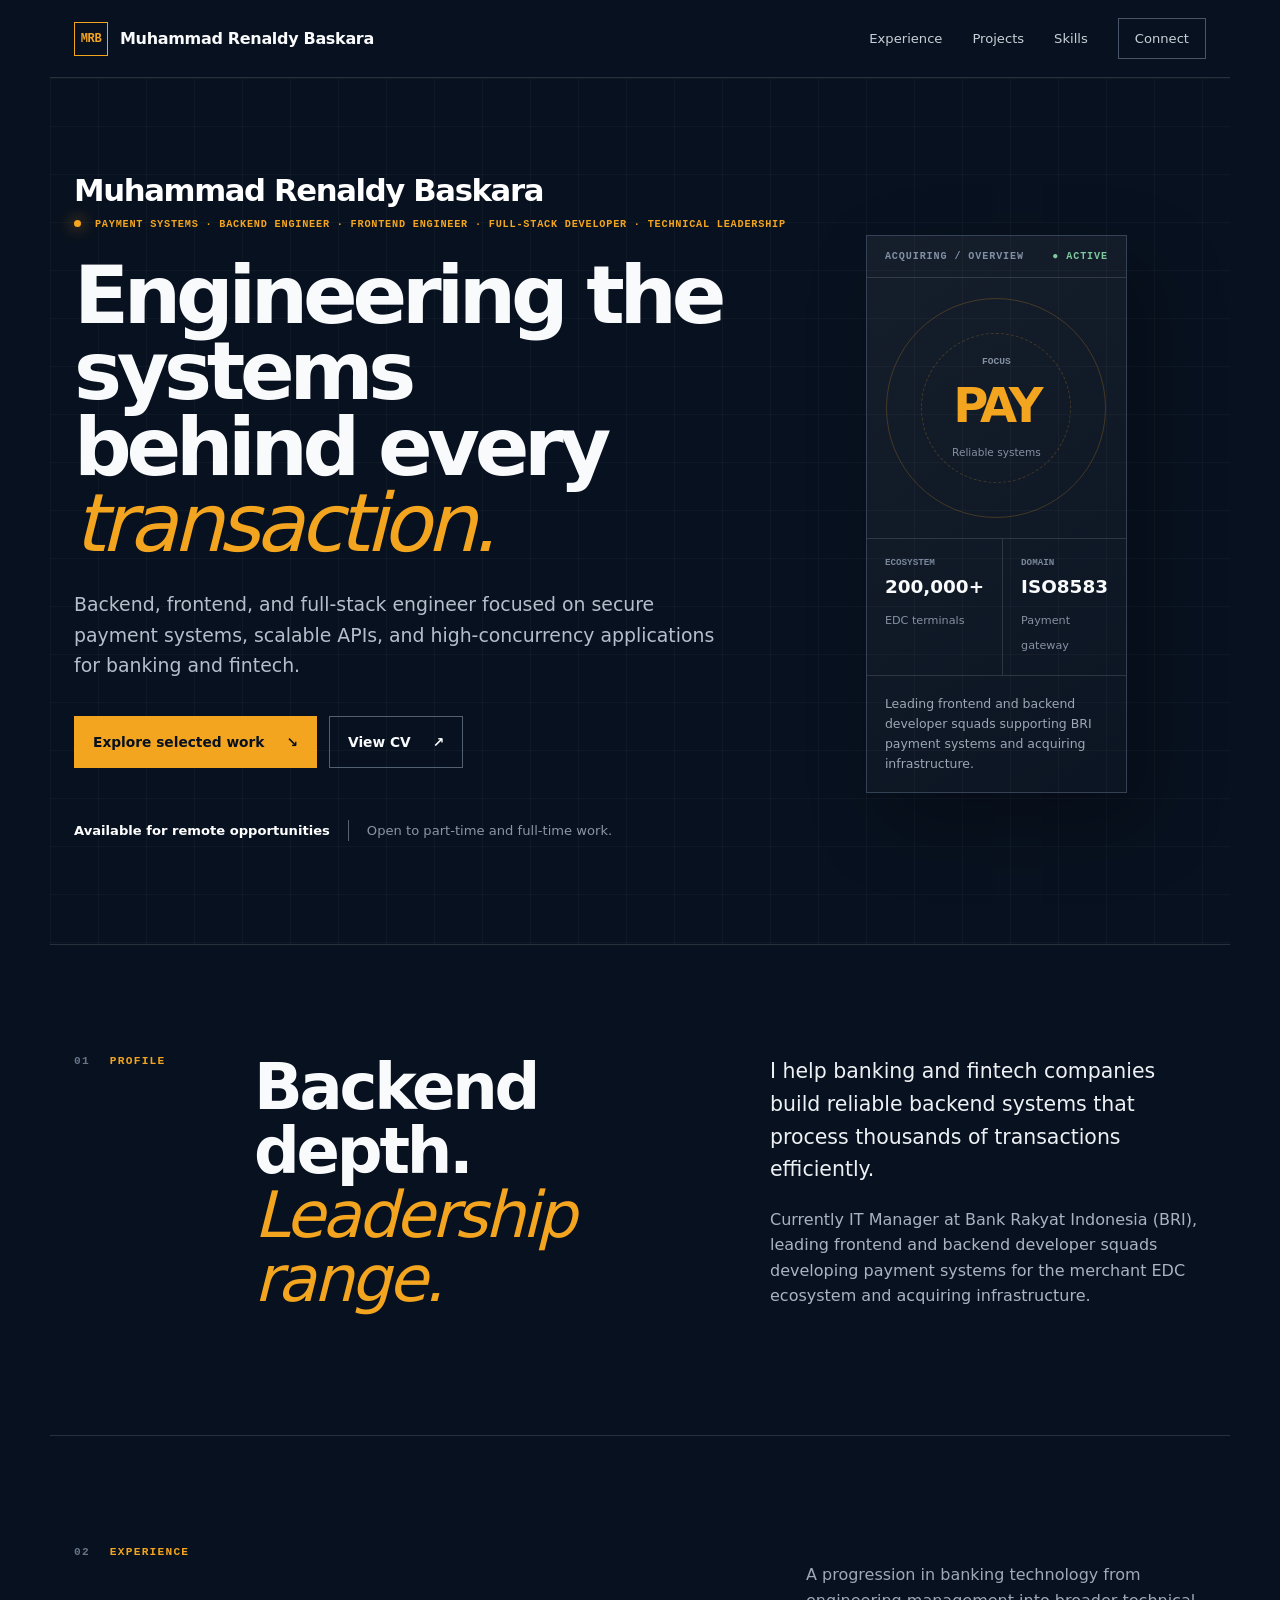
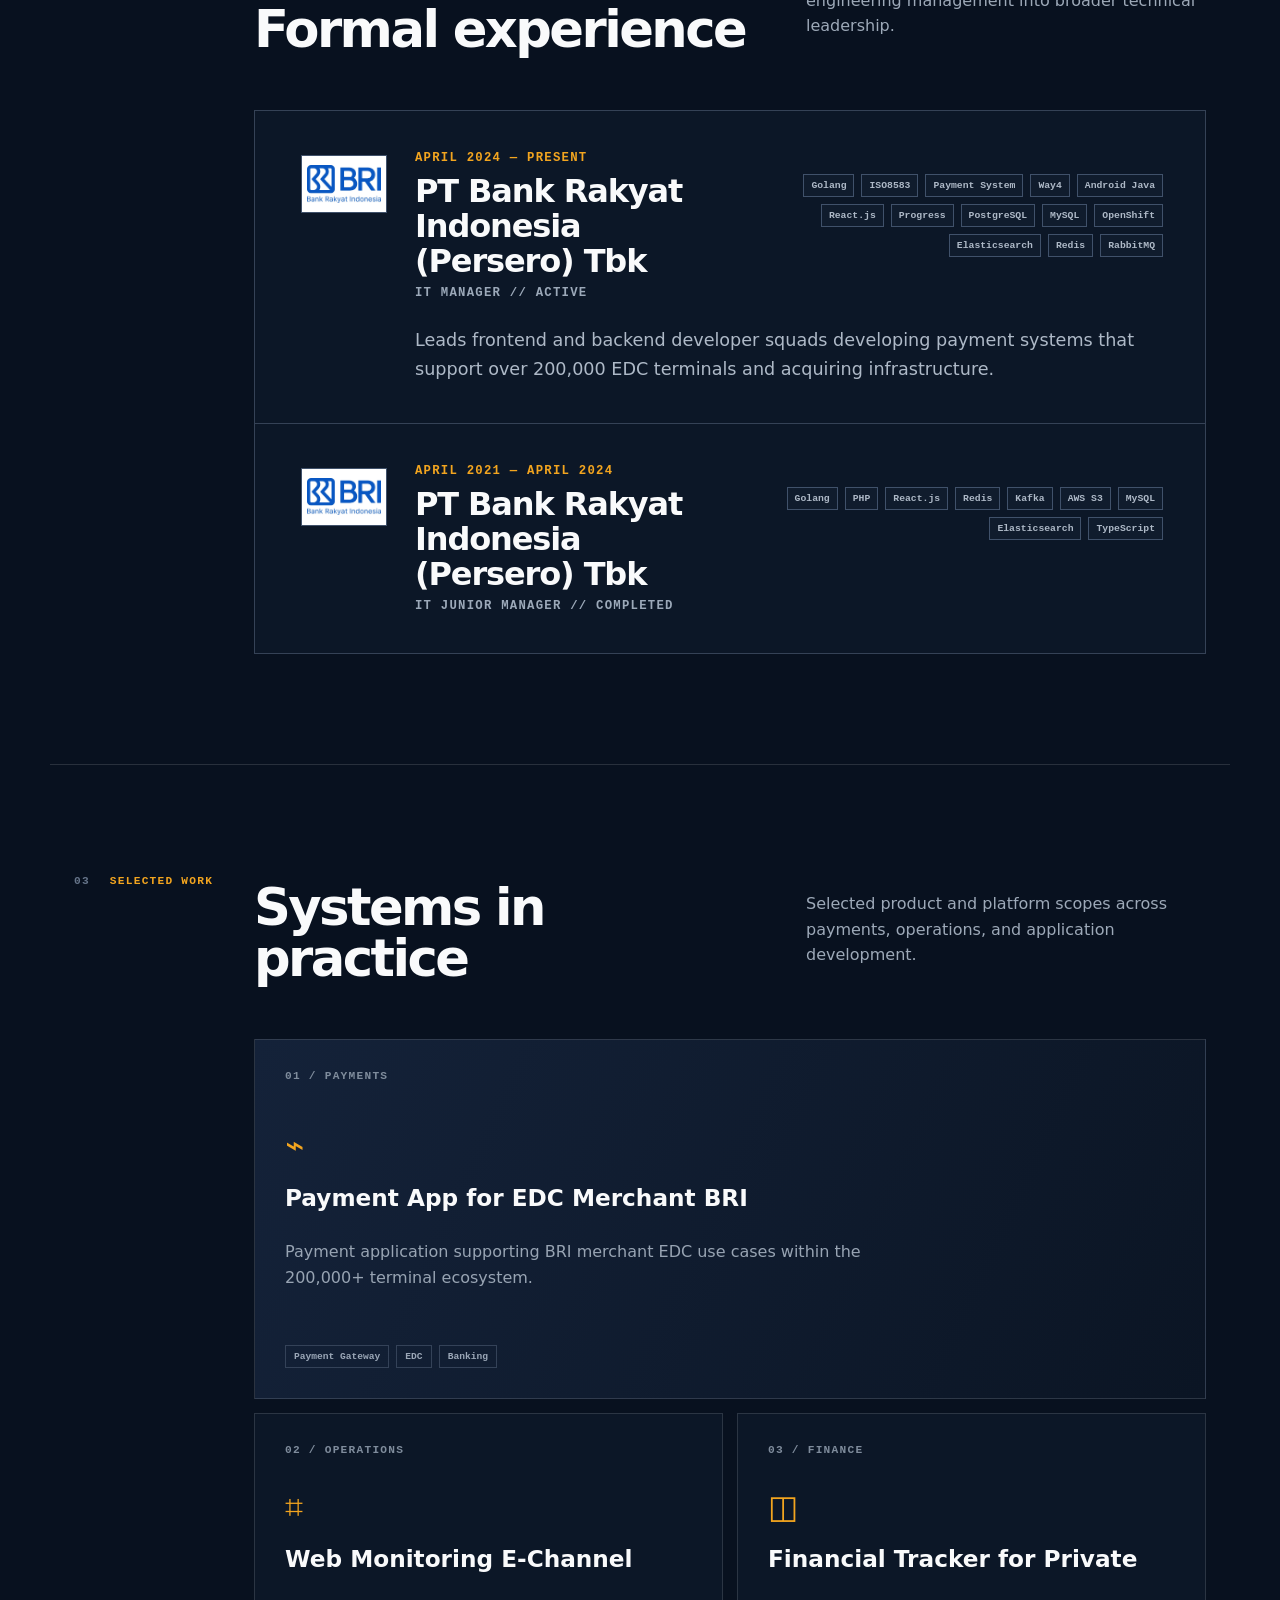
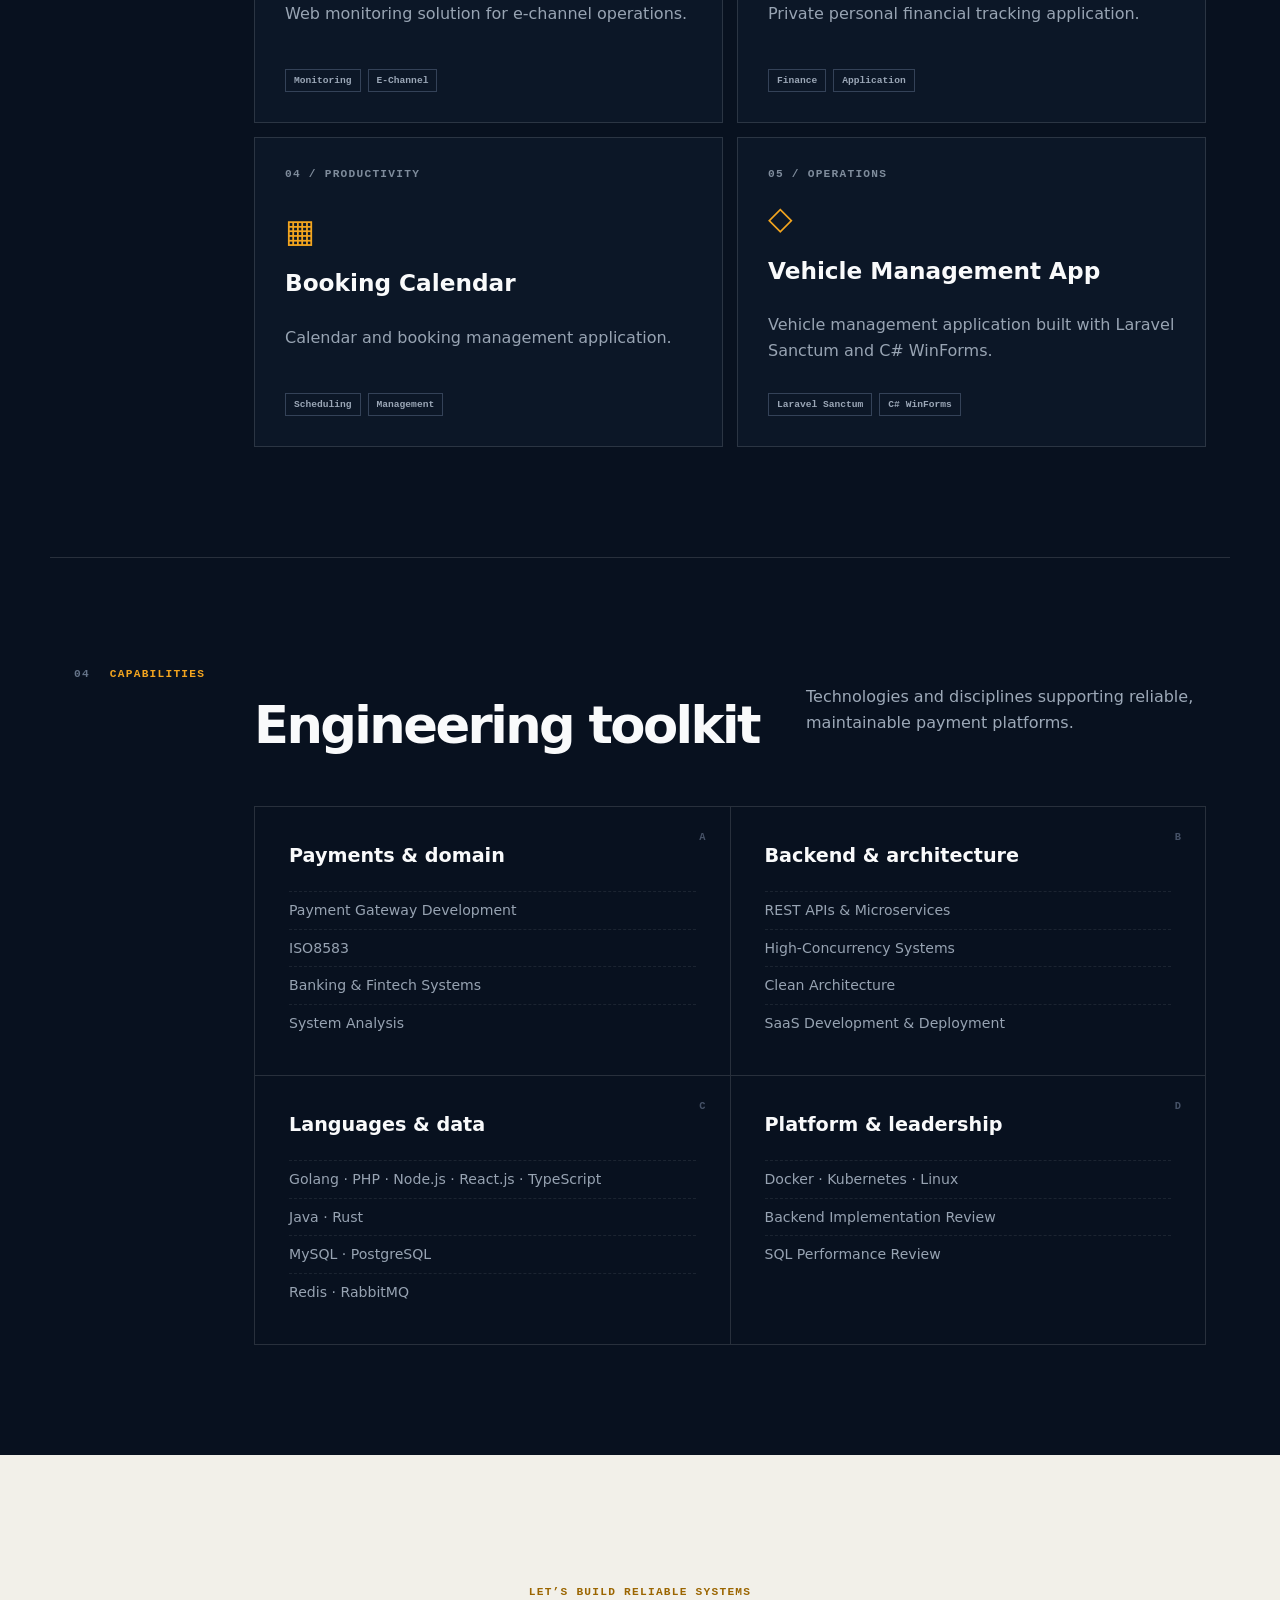
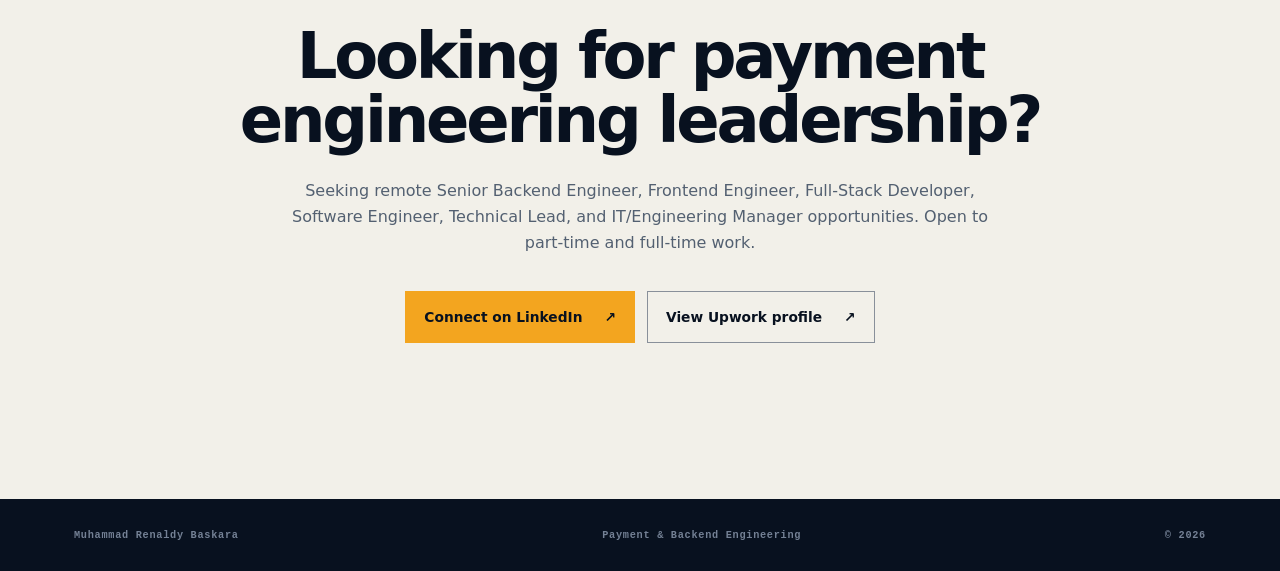
==== index.html @ 93cb057c "feat: publish portfolio and CV application" ====
<!doctype html>
<html lang="en">
<head>
  <meta charset="utf-8">
  <meta name="viewport" content="width=device-width, initial-scale=1">
  <meta name="description" content="Muhammad Renaldy Baskara is a Backend, Frontend, and Full-Stack Engineer focused on payment gateways, banking systems, Golang, ISO8583, scalable APIs, and high-concurrency fintech platforms.">
  <meta name="theme-color" content="#08111f">
  <link rel="canonical" href="https://famledger.my.id/renaldybaskara/">
  <meta property="og:type" content="website">
  <meta property="og:title" content="Muhammad Renaldy Baskara — Senior Backend Engineer & Technical Lead">
  <meta property="og:description" content="Payment gateway, banking systems, Golang, ISO8583, scalable APIs, and high-concurrency backend engineering.">
  <meta property="og:url" content="https://famledger.my.id/renaldybaskara/">
  <meta name="twitter:card" content="summary">
  <title>Muhammad Renaldy Baskara — Senior Backend Engineer & Technical Lead</title>
  <script type="application/ld+json">{"@context":"https://schema.org","@type":"Person","name":"Muhammad Renaldy Baskara","jobTitle":"Senior Backend Engineer | Payment Gateway | Golang | ISO8583","url":"https://famledger.my.id/renaldybaskara/","worksFor":{"@type":"Organization","name":"Bank Rakyat Indonesia"},"sameAs":["https://www.linkedin.com/in/mrenaldybaskara?trk=contact-info","https://www.upwork.com/freelancers/~01356ddc4dbcc68cb0?companyReference=2062589248382688414&mp_source=share"]}</script>
  <link rel="stylesheet" href="assets/styles.css">
  <script src="assets/main.js" defer></script>
</head>
<body>
  <a class="skip-link" href="#main">Skip to main content</a>
  <header class="site-header">
    <a class="brand" href="#top" aria-label="Muhammad Renaldy Baskara, home"><span class="brand-mark" aria-hidden="true">MRB</span><span>Muhammad Renaldy Baskara</span></a>
    <nav aria-label="Primary navigation">
      <a href="#experience">Experience</a><a href="#projects">Projects</a><a href="#skills">Skills</a><a class="nav-cta" href="#contact">Connect</a>
    </nav>
  </header>

  <main id="main">
    <section class="hero" id="top" aria-labelledby="hero-title">
      <div class="hero-copy">
        <p class="hero-name">Muhammad Renaldy Baskara</p>
        <p class="eyebrow"><span class="status-dot" aria-hidden="true"></span> Payment systems · Backend engineer · Frontend engineer · Full-stack developer · Technical leadership</p>
        <h1 id="hero-title">Engineering the systems<br>behind every <span>transaction.</span></h1>
        <p class="hero-lede">Backend, frontend, and full-stack engineer focused on secure payment systems, scalable APIs, and high-concurrency applications for banking and fintech.</p>
        <div class="hero-actions">
          <a class="button button-primary" href="#projects">Explore selected work <span aria-hidden="true">↘</span></a>
          <a class="button button-secondary" href="Muhammad_Renaldy_Baskara_CV.pdf">View CV <span aria-hidden="true">↗</span></a>
        </div>
        <p class="availability"><strong>Available for remote opportunities</strong><span>Open to part-time and full-time work.</span></p>
      </div>
      <div class="system-card" aria-label="Professional focus overview">
        <div class="system-head"><span>ACQUIRING / OVERVIEW</span><span class="live">● ACTIVE</span></div>
        <div class="system-core">
          <span class="orbit orbit-one" aria-hidden="true"></span><span class="orbit orbit-two" aria-hidden="true"></span>
          <div class="core-mark"><small>FOCUS</small><strong>PAY</strong><span>Reliable systems</span></div>
        </div>
        <div class="system-stats">
          <div><small>ECOSYSTEM</small><strong>200,000+</strong><span>EDC terminals</span></div>
          <div><small>DOMAIN</small><strong>ISO8583</strong><span>Payment gateway</span></div>
        </div>
        <p class="system-note">Leading frontend and backend developer squads supporting BRI payment systems and acquiring infrastructure.</p>
      </div>
    </section>

    <section class="section intro" id="about" aria-labelledby="about-title">
      <div class="section-label"><span>01</span> Profile</div>
      <div class="section-content split-intro">
        <h2 id="about-title">Backend depth.<br><em>Leadership range.</em></h2>
        <div><p class="large-copy">I help banking and fintech companies build reliable backend systems that process thousands of transactions efficiently.</p><p>Currently IT Manager at Bank Rakyat Indonesia (BRI), leading frontend and backend developer squads developing payment systems for the merchant EDC ecosystem and acquiring infrastructure.</p></div>
      </div>
    </section>

    <section class="section" id="experience" aria-labelledby="experience-title">
      <div class="section-label"><span>02</span> Experience</div>
      <div class="section-content">
        <div class="title-row"><h2 id="experience-title">Formal experience</h2><p>A progression in banking technology from engineering management into broader technical leadership.</p></div>
        <div class="timeline experience-ledger">
          <article class="role current">
            <div class="role-logo"><img src="assets/bri-logo-full.jpg" alt="Bank Rakyat Indonesia (BRI) logo"></div>
            <div class="role-body"><p class="role-date">April 2024 — Present</p><div class="role-heading"><div><h3>PT Bank Rakyat Indonesia<br>(Persero) Tbk</h3><p class="role-subtitle">IT MANAGER // ACTIVE</p></div><ul class="role-tags" aria-label="IT Manager technology stack"><li>Golang</li><li>ISO8583</li><li>Payment System</li><li>Way4</li><li>Android Java</li><li>React.js</li><li>Progress</li><li>PostgreSQL</li><li>MySQL</li><li>OpenShift</li><li>Elasticsearch</li><li>Redis</li><li>RabbitMQ</li></ul></div><p class="role-description">Leads frontend and backend developer squads developing payment systems that support over 200,000 EDC terminals and acquiring infrastructure.</p></div>
          </article>
          <article class="role">
            <div class="role-logo"><img src="assets/bri-logo-full.jpg" alt="Bank Rakyat Indonesia (BRI) logo"></div>
            <div class="role-body"><p class="role-date">April 2021 — April 2024</p><div class="role-heading"><div><h3>PT Bank Rakyat Indonesia<br>(Persero) Tbk</h3><p class="role-subtitle">IT JUNIOR MANAGER // COMPLETED</p></div><ul class="role-tags" aria-label="IT Junior Manager technology stack"><li>Golang</li><li>PHP</li><li>React.js</li><li>Redis</li><li>Kafka</li><li>AWS S3</li><li>MySQL</li><li>Elasticsearch</li><li>TypeScript</li></ul></div></div>
          </article>
        </div>
      </div>
    </section>

    <section class="section projects-section" id="projects" aria-labelledby="projects-title">
      <div class="section-label"><span>03</span> Selected work</div>
      <div class="section-content">
        <div class="title-row"><h2 id="projects-title">Systems in practice</h2><p>Selected product and platform scopes across payments, operations, and application development.</p></div>
        <div class="project-grid">
          <article class="project featured"><div class="project-index">01 / PAYMENTS</div><div class="project-icon" aria-hidden="true">⌁</div><h3>Payment App for EDC Merchant BRI</h3><p>Payment application supporting BRI merchant EDC use cases within the 200,000+ terminal ecosystem.</p><div class="tags"><span>Payment Gateway</span><span>EDC</span><span>Banking</span></div></article>
          <article class="project"><div class="project-index">02 / OPERATIONS</div><div class="project-icon" aria-hidden="true">⌗</div><h3>Web Monitoring E-Channel</h3><p>Web monitoring solution for e-channel operations.</p><div class="tags"><span>Monitoring</span><span>E-Channel</span></div></article>
          <article class="project"><div class="project-index">03 / FINANCE</div><div class="project-icon" aria-hidden="true">◫</div><h3>Financial Tracker for Private</h3><p>Private personal financial tracking application.</p><div class="tags"><span>Finance</span><span>Application</span></div></article>
          <article class="project"><div class="project-index">04 / PRODUCTIVITY</div><div class="project-icon" aria-hidden="true">▦</div><h3>Booking Calendar</h3><p>Calendar and booking management application.</p><div class="tags"><span>Scheduling</span><span>Management</span></div></article>
          <article class="project"><div class="project-index">05 / OPERATIONS</div><div class="project-icon" aria-hidden="true">◇</div><h3>Vehicle Management App</h3><p>Vehicle management application built with Laravel Sanctum and C# WinForms.</p><div class="tags"><span>Laravel Sanctum</span><span>C# WinForms</span></div></article>
        </div>
      </div>
    </section>

    <section class="section" id="skills" aria-labelledby="skills-title">
      <div class="section-label"><span>04</span> Capabilities</div>
      <div class="section-content">
        <div class="title-row"><h2 id="skills-title">Engineering toolkit</h2><p>Technologies and disciplines supporting reliable, maintainable payment platforms.</p></div>
        <div class="skill-grid">
          <article><span class="skill-no">A</span><h3>Payments & domain</h3><ul><li>Payment Gateway Development</li><li>ISO8583</li><li>Banking & Fintech Systems</li><li>System Analysis</li></ul></article>
          <article><span class="skill-no">B</span><h3>Backend & architecture</h3><ul><li>REST APIs & Microservices</li><li>High-Concurrency Systems</li><li>Clean Architecture</li><li>SaaS Development & Deployment</li></ul></article>
          <article><span class="skill-no">C</span><h3>Languages & data</h3><ul><li>Golang · PHP · Node.js · React.js · TypeScript</li><li>Java · Rust</li><li>MySQL · PostgreSQL</li><li>Redis · RabbitMQ</li></ul></article>
          <article><span class="skill-no">D</span><h3>Platform & leadership</h3><ul><li>Docker · Kubernetes · Linux</li><li>Backend Implementation Review</li><li>SQL Performance Review</li></ul></article>
        </div>
      </div>
    </section>

    <section class="contact" id="contact" aria-labelledby="contact-title">
      <p class="eyebrow">Let’s build reliable systems</p><h2 id="contact-title">Looking for payment<br>engineering leadership?</h2><p>Seeking remote Senior Backend Engineer, Frontend Engineer, Full-Stack Developer, Software Engineer, Technical Lead, and IT/Engineering Manager opportunities. Open to part-time and full-time work.</p>
      <div class="contact-actions"><a class="button button-primary" href="https://www.linkedin.com/in/mrenaldybaskara?trk=contact-info" target="_blank" rel="noopener noreferrer">Connect on LinkedIn <span aria-hidden="true">↗</span></a><a class="button button-secondary" href="https://www.upwork.com/freelancers/~01356ddc4dbcc68cb0?companyReference=2062589248382688414&amp;mp_source=share" target="_blank" rel="noopener noreferrer">View Upwork profile <span aria-hidden="true">↗</span></a></div>
    </section>
  </main>
  <footer><span>Muhammad Renaldy Baskara</span><span>Payment & Backend Engineering</span><span>© <span data-year>2026</span></span></footer>
</body>
</html>
---- assets/styles.css ----
:root{--ink:#08111f;--ink-2:#101c2d;--paper:#f2f0e9;--muted:#a9b2bf;--line:rgba(255,255,255,.13);--amber:#f3a51f;--blue:#88a9c4;--max:1180px;--sans:Inter,ui-sans-serif,system-ui,-apple-system,BlinkMacSystemFont,"Segoe UI",sans-serif;--mono:"SFMono-Regular",Consolas,"Liberation Mono",monospace}*{box-sizing:border-box}html{scroll-behavior:smooth}body{margin:0;background:var(--ink);color:#f9fafb;font-family:var(--sans);line-height:1.6}a{color:inherit}a:focus-visible{outline:3px solid var(--amber);outline-offset:4px}.skip-link{position:fixed;z-index:99;top:1rem;left:1rem;padding:.7rem 1rem;background:var(--amber);color:var(--ink);transform:translateY(-180%)}.skip-link:focus{transform:none}.site-header{height:78px;display:flex;align-items:center;justify-content:space-between;max-width:var(--max);margin:auto;padding:0 24px;border-bottom:1px solid var(--line)}.brand{display:flex;gap:12px;align-items:center;text-decoration:none;font-weight:700;letter-spacing:-.02em}.brand-mark{display:grid;place-items:center;width:34px;height:34px;border:1px solid var(--amber);color:var(--amber);font:700 12px var(--mono)}nav{display:flex;align-items:center;gap:30px}nav a{text-decoration:none;color:#c9d0d9;font-size:.82rem}nav a:hover{color:#fff}.nav-cta{border:1px solid #485468;padding:9px 16px}.hero{max-width:var(--max);min-height:700px;margin:auto;padding:96px 24px 90px;display:grid;grid-template-columns:1.32fr .68fr;gap:80px;align-items:center;background-image:linear-gradient(rgba(255,255,255,.026) 1px,transparent 1px),linear-gradient(90deg,rgba(255,255,255,.026) 1px,transparent 1px);background-size:48px 48px}.eyebrow,.section-label,.project-index,.role-tag{font:600 .7rem var(--mono);letter-spacing:.11em;text-transform:uppercase;color:var(--amber)}.status-dot{display:inline-block;width:7px;height:7px;border-radius:50%;background:var(--amber);box-shadow:0 0 16px var(--amber);margin-right:7px}.hero h1{font-size:clamp(3.3rem,6.3vw,6.5rem);line-height:.94;letter-spacing:-.065em;margin:28px 0}.hero h1 span{color:var(--amber);font-style:italic;font-weight:500}.hero-lede{max-width:650px;font-size:1.18rem;color:#b5bfcb}.hero-actions,.contact-actions{display:flex;gap:12px;margin:36px 0}.button{display:inline-flex;gap:22px;align-items:center;justify-content:space-between;padding:14px 18px;text-decoration:none;font-size:.86rem;font-weight:700;border:1px solid #526072}.button-primary{background:var(--amber);border-color:var(--amber);color:var(--ink)}.button-secondary{background:transparent}.availability{display:flex;gap:18px;align-items:center;margin-top:52px;font-size:.82rem}.availability strong{color:#fff}.availability span{color:#8995a5;border-left:1px solid #566172;padding-left:18px}.system-card{border:1px solid #354256;background:linear-gradient(145deg,rgba(255,255,255,.055),rgba(255,255,255,.015));box-shadow:20px 30px 70px rgba(0,0,0,.25)}.system-head{display:flex;justify-content:space-between;padding:15px 18px;border-bottom:1px solid var(--line);font:600 .63rem var(--mono);letter-spacing:.09em;color:#8090a4}.live{color:#7ec89e}.system-core{position:relative;height:260px;display:grid;place-items:center;overflow:hidden}.orbit{position:absolute;border:1px solid rgba(243,165,31,.22);border-radius:50%}.orbit-one{width:220px;height:220px}.orbit-two{width:150px;height:150px;border-style:dashed}.core-mark{z-index:1;display:flex;flex-direction:column;align-items:center}.core-mark small{font:600 .6rem var(--mono);color:#8290a1}.core-mark strong{font-size:3rem;letter-spacing:-.08em;color:var(--amber)}.core-mark span{font-size:.66rem;color:#8390a0}.system-stats{display:grid;grid-template-columns:1fr 1fr;border-top:1px solid var(--line);border-bottom:1px solid var(--line)}.system-stats div{padding:18px}.system-stats div+div{border-left:1px solid var(--line)}.system-stats small{display:block;font:600 .58rem var(--mono);color:#78879a}.system-stats strong{display:block;font-size:1.15rem;margin:4px 0}.system-stats span{font-size:.7rem;color:#8491a1}.system-note{padding:18px;margin:0;font-size:.78rem;color:#9ba7b5}.section{max-width:var(--max);margin:auto;padding:110px 24px;display:grid;grid-template-columns:180px 1fr;border-top:1px solid var(--line)}.section-label span{color:#657489;margin-right:12px}.section-content h2,.contact h2{font-size:clamp(2.5rem,5vw,5rem);line-height:1;letter-spacing:-.05em;margin:0}.split-intro{display:grid;grid-template-columns:1fr 1fr;gap:80px}.split-intro h2 em{color:var(--amber);font-weight:500}.split-intro p{color:#aab4c1}.split-intro .large-copy{font-size:1.28rem;color:#eef1f4;margin-top:0}.title-row{display:flex;align-items:end;justify-content:space-between;gap:40px;margin-bottom:55px}.title-row h2{font-size:clamp(2.3rem,4vw,4.2rem)}.title-row p{max-width:400px;color:#9da9b8}.timeline{border-top:1px solid var(--line)}.role{display:grid;grid-template-columns:210px 1fr;border-bottom:1px solid var(--line);padding:42px 0}.role-date{display:flex;flex-direction:column;font:600 .66rem var(--mono);letter-spacing:.08em;color:#8390a2}.role-date span+span:before{content:"↓";display:block;margin:11px 0;color:#4b5869}.role-body{border-left:1px solid var(--line);padding-left:42px}.role-body h3{font-size:1.7rem;margin:0}.role-body p{max-width:650px;color:#9da9b8}.role-body .company{color:var(--amber);font-size:.84rem}.project-grid{display:grid;grid-template-columns:repeat(2,1fr);gap:14px}.project{min-height:310px;padding:30px;border:1px solid var(--line);background:#0c1727;display:flex;flex-direction:column}.project.featured{grid-column:span 2;min-height:360px;background:linear-gradient(115deg,#142239,#0b1524)}.project-index{color:#7f8c9c}.project-icon{margin:auto 0 12px;color:var(--amber);font-size:2rem}.project h3{font-size:1.45rem;line-height:1.2;margin:0 0 12px}.project p{color:#98a4b3;max-width:630px}.tags{display:flex;flex-wrap:wrap;gap:7px;margin-top:auto}.tags span{border:1px solid #344258;padding:5px 8px;font:600 .6rem var(--mono);color:#9ba7b7}.skill-grid{display:grid;grid-template-columns:repeat(2,1fr);border-top:1px solid var(--line);border-left:1px solid var(--line)}.skill-grid article{position:relative;padding:34px;border-right:1px solid var(--line);border-bottom:1px solid var(--line)}.skill-no{position:absolute;right:24px;top:24px;color:#465267;font:600 .65rem var(--mono)}.skill-grid h3{font-size:1.2rem;margin-top:0}.skill-grid ul{list-style:none;padding:0;margin:0;color:#97a3b2}.skill-grid li{padding:7px 0;border-top:1px dashed rgba(255,255,255,.08);font-size:.88rem}.contact{background:var(--paper);color:var(--ink);text-align:center;padding:120px 24px}.contact h2{margin:26px 0}.contact>p:not(.eyebrow){max-width:700px;margin:0 auto;color:#536071}.contact-actions{justify-content:center}.contact .button-secondary{border-color:#89909a}.contact .eyebrow{color:#9b6500}footer{max-width:var(--max);margin:auto;padding:30px 24px;display:flex;justify-content:space-between;font:600 .64rem var(--mono);letter-spacing:.07em;color:#748195}.js .section,.js .project,.js .skill-grid article{opacity:0;transform:translateY(18px);transition:opacity .7s ease,transform .7s ease}.js .is-visible,.js .section.is-visible .project,.js .section.is-visible .skill-grid article{opacity:1;transform:none}.js .project:nth-child(2),.js .skill-grid article:nth-child(2){transition-delay:.08s}.js .project:nth-child(3),.js .skill-grid article:nth-child(3){transition-delay:.14s}@media(max-width:850px){nav a:not(.nav-cta){display:none}.hero{grid-template-columns:1fr;padding-top:65px;gap:35px}.system-card{max-width:520px}.section{grid-template-columns:1fr;padding-top:80px;padding-bottom:80px}.section-label{margin-bottom:34px}.split-intro{grid-template-columns:1fr;gap:35px}.title-row{display:block}.title-row p{margin-top:22px}.role{grid-template-columns:150px 1fr}}@media(max-width:560px){.site-header{height:68px}.brand>span:last-child{display:none}.hero{min-height:auto;padding:60px 18px}.hero h1{font-size:3.5rem}.hero-actions,.contact-actions{flex-direction:column}.availability{align-items:flex-start;flex-direction:column;gap:7px}.availability span{border:0;padding:0}.system-core{height:210px}.section{padding:68px 18px}.project-grid,.skill-grid{grid-template-columns:1fr}.project.featured{grid-column:auto;min-height:330px}.role{grid-template-columns:1fr;gap:18px}.role-date{flex-direction:row;gap:16px}.role-date span+span:before{display:inline;content:"→";margin-right:16px}.role-body{border-left:0;padding-left:0}.contact{padding:80px 18px}.contact h2 br{display:none}footer{flex-direction:column;gap:8px;padding:24px 18px}}@media(prefers-reduced-motion:reduce){html{scroll-behavior:auto}.js .section,.js .project,.js .skill-grid article{opacity:1;transform:none;transition:none}}
html,body{overflow-x:clip}
.hero-name{margin:0 0 12px;color:#fff;font-size:clamp(1.35rem,2.4vw,2.2rem);font-weight:750;line-height:1.05;letter-spacing:-.045em}.bri-logo{display:inline-block;width:auto;height:38px;max-width:150px;object-fit:contain;vertical-align:middle;margin:0 10px 0 0;padding:2px;background:#fff;border:1px solid rgba(255,255,255,.18)}
@media(max-width:560px){.contact h2 br{display:block}.hero-name{font-size:1.3rem}.bri-logo{height:28px;max-width:110px}}
@media(min-width:851px){.hero .eyebrow{font-size:.64rem;letter-spacing:.075em;white-space:nowrap}}
/* Experience ledger: original editorial treatment inspired by the supplied reference. */
.experience-ledger{border:1px solid #d8d4ca;background:#f4f2ec;color:#172033}.experience-ledger .role{grid-template-columns:94px 1fr;gap:24px;padding:40px 42px;border-color:#d8d4ca}.experience-ledger .role-logo{display:flex;align-items:flex-start;justify-content:center;padding-top:4px}.experience-ledger .role-logo img{display:block;width:86px;height:58px;object-fit:contain;background:#fff;border:1px solid #d8d4ca;padding:5px}.experience-ledger .role-body{border:0;padding:0}.experience-ledger .role-date{margin:0 0 9px;color:#c5684d;font:700 .77rem var(--mono);letter-spacing:.1em;text-transform:uppercase}.experience-ledger .role-heading{display:flex;align-items:flex-start;justify-content:space-between;gap:28px}.experience-ledger .role-body h3{margin:0;color:#182030;font-size:clamp(1.45rem,2.5vw,2.3rem);line-height:1.1;letter-spacing:-.035em}.experience-ledger .role-subtitle{margin:7px 0 0;color:#566274;font:600 .77rem var(--mono);letter-spacing:.1em}.experience-ledger .role-tags{display:flex;flex-wrap:wrap;justify-content:flex-end;gap:7px;max-width:310px;margin:0;padding:0;list-style:none}.experience-ledger .role-tags li{padding:5px 7px;border:1px solid #d4d0c7;color:#596476;background:#f8f7f3;font:600 .61rem var(--mono);white-space:nowrap}.experience-ledger .role-description{max-width:820px;margin:26px 0 0;color:#4e5969;font-size:1.1rem}.experience-ledger .role:last-child{border-bottom:0}@media(max-width:700px){.experience-ledger .role{grid-template-columns:68px 1fr;padding:30px 22px;gap:18px}.experience-ledger .role-logo img{width:64px;height:48px}.experience-ledger .role-heading{display:block}.experience-ledger .role-tags{justify-content:flex-start;max-width:none;margin-top:18px}.experience-ledger .role-description{font-size:1rem}}
/* Keep the portfolio's established dark payment-infrastructure theme; only the experience format changes. */
#experience .experience-ledger{background:#0c1727;color:#f9fafb;border-color:#354256}#experience .experience-ledger .role{border-color:#354256}#experience .experience-ledger .role-logo img{border-color:#40516a;background:#fff}#experience .experience-ledger .role-date{color:var(--amber)}#experience .experience-ledger .role-body h3{color:#f9fafb}#experience .experience-ledger .role-subtitle{color:#9ca9b9}#experience .experience-ledger .role-tags{max-width:390px}#experience .experience-ledger .role-tags li{color:#aeb9c7;background:#101c2d;border-color:#40516a}#experience .experience-ledger .role-description{color:#aeb9c7}
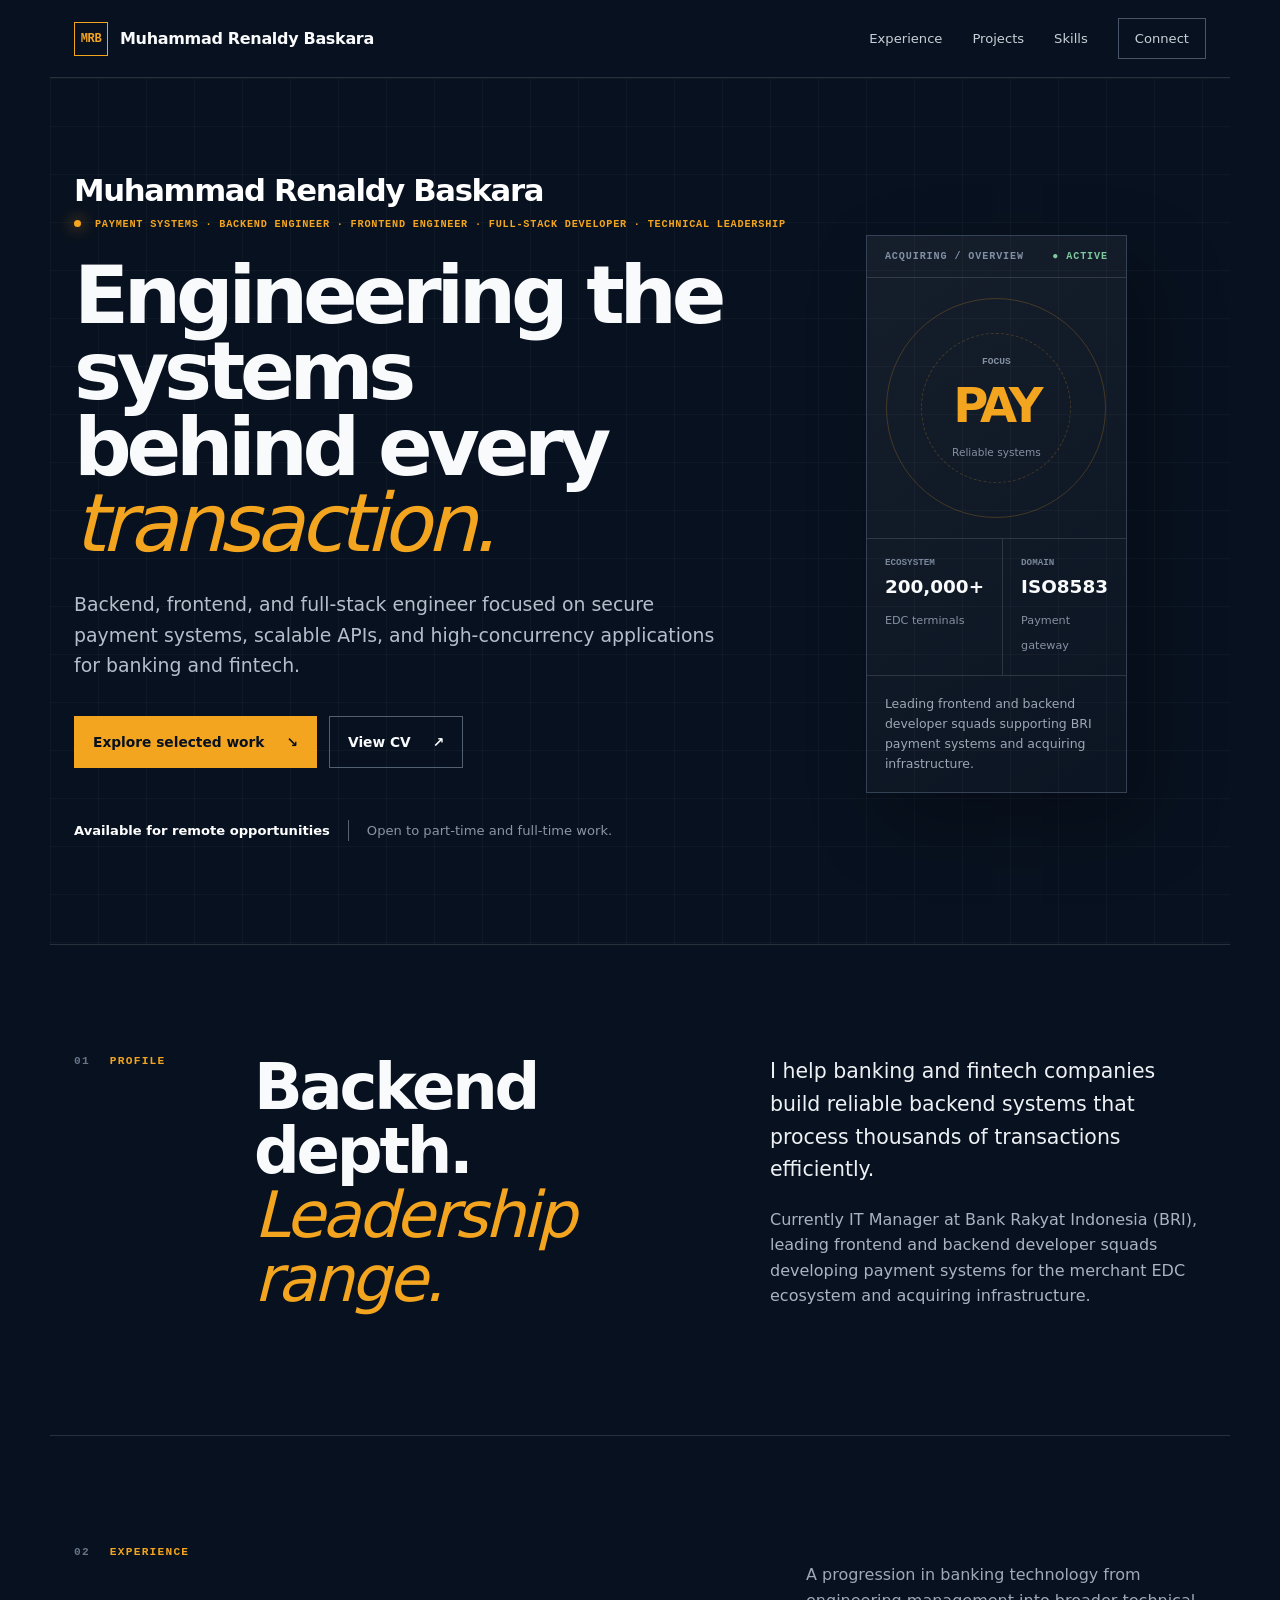
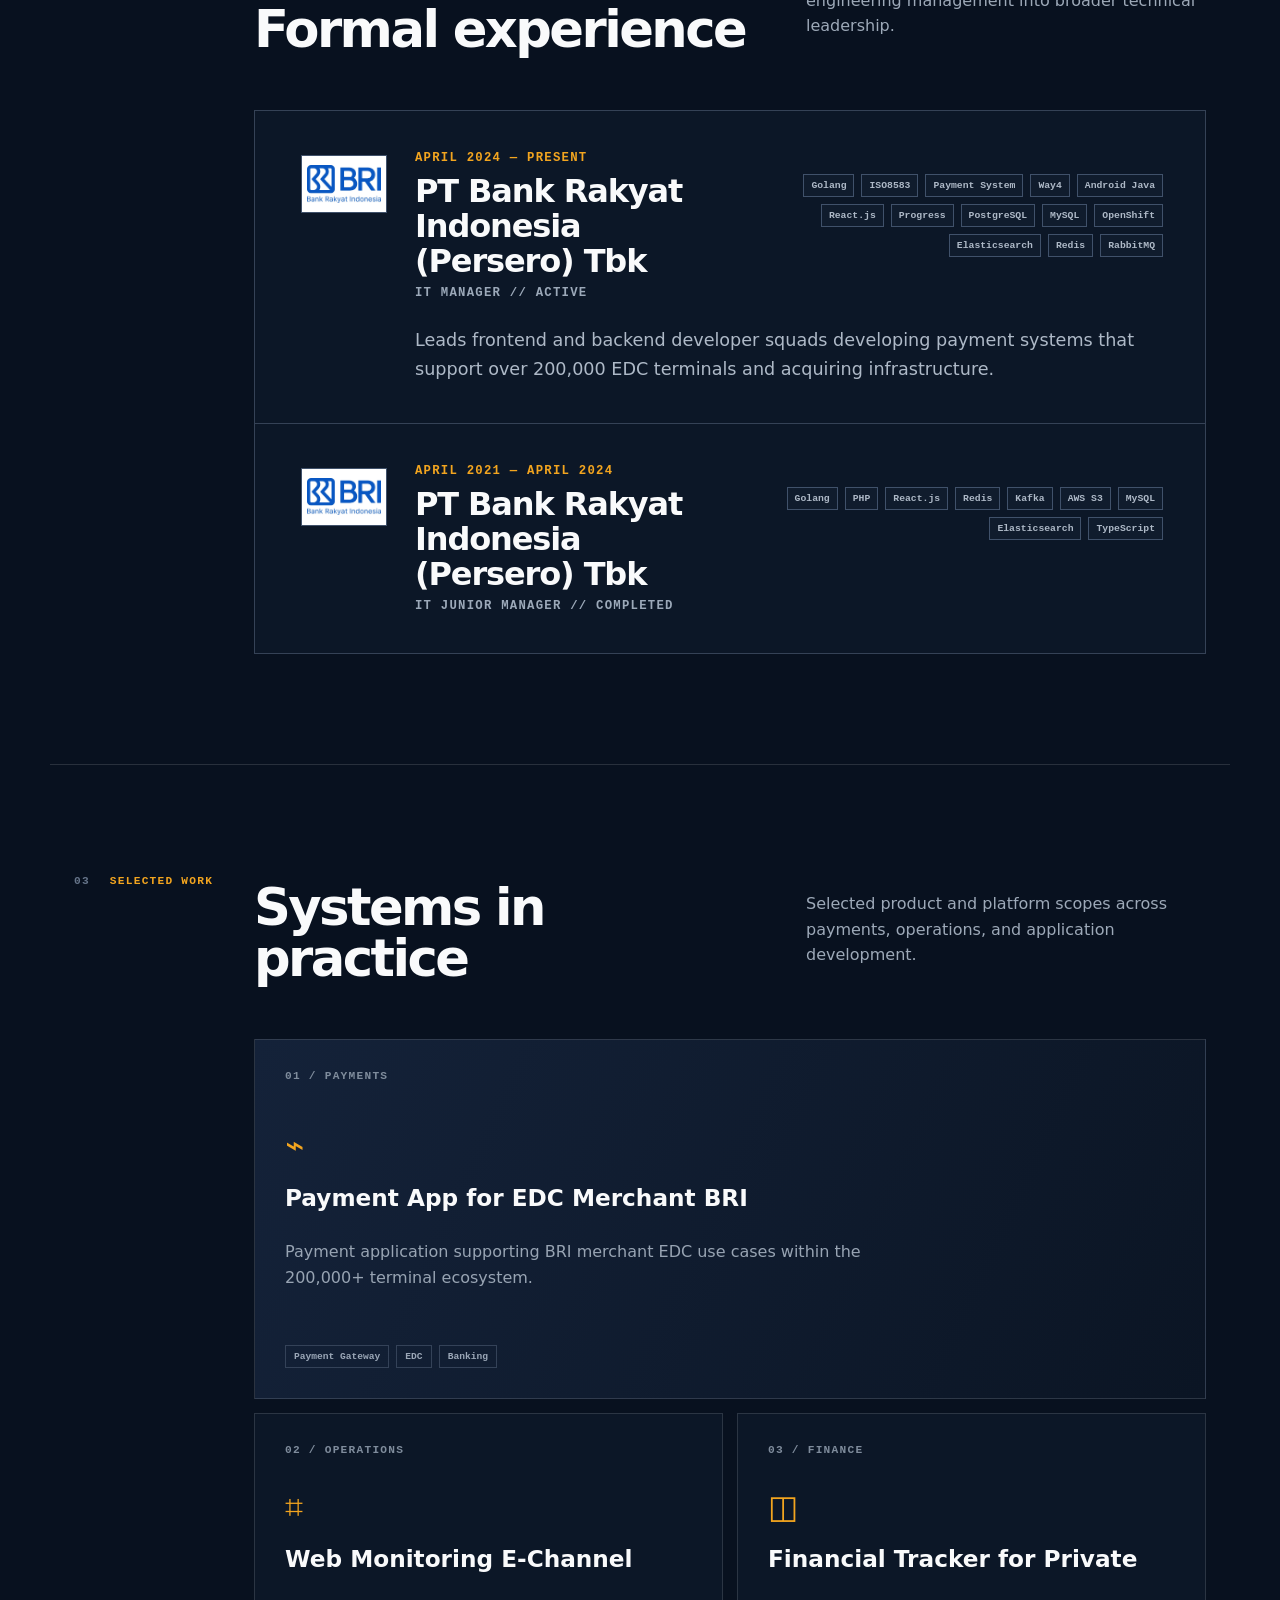
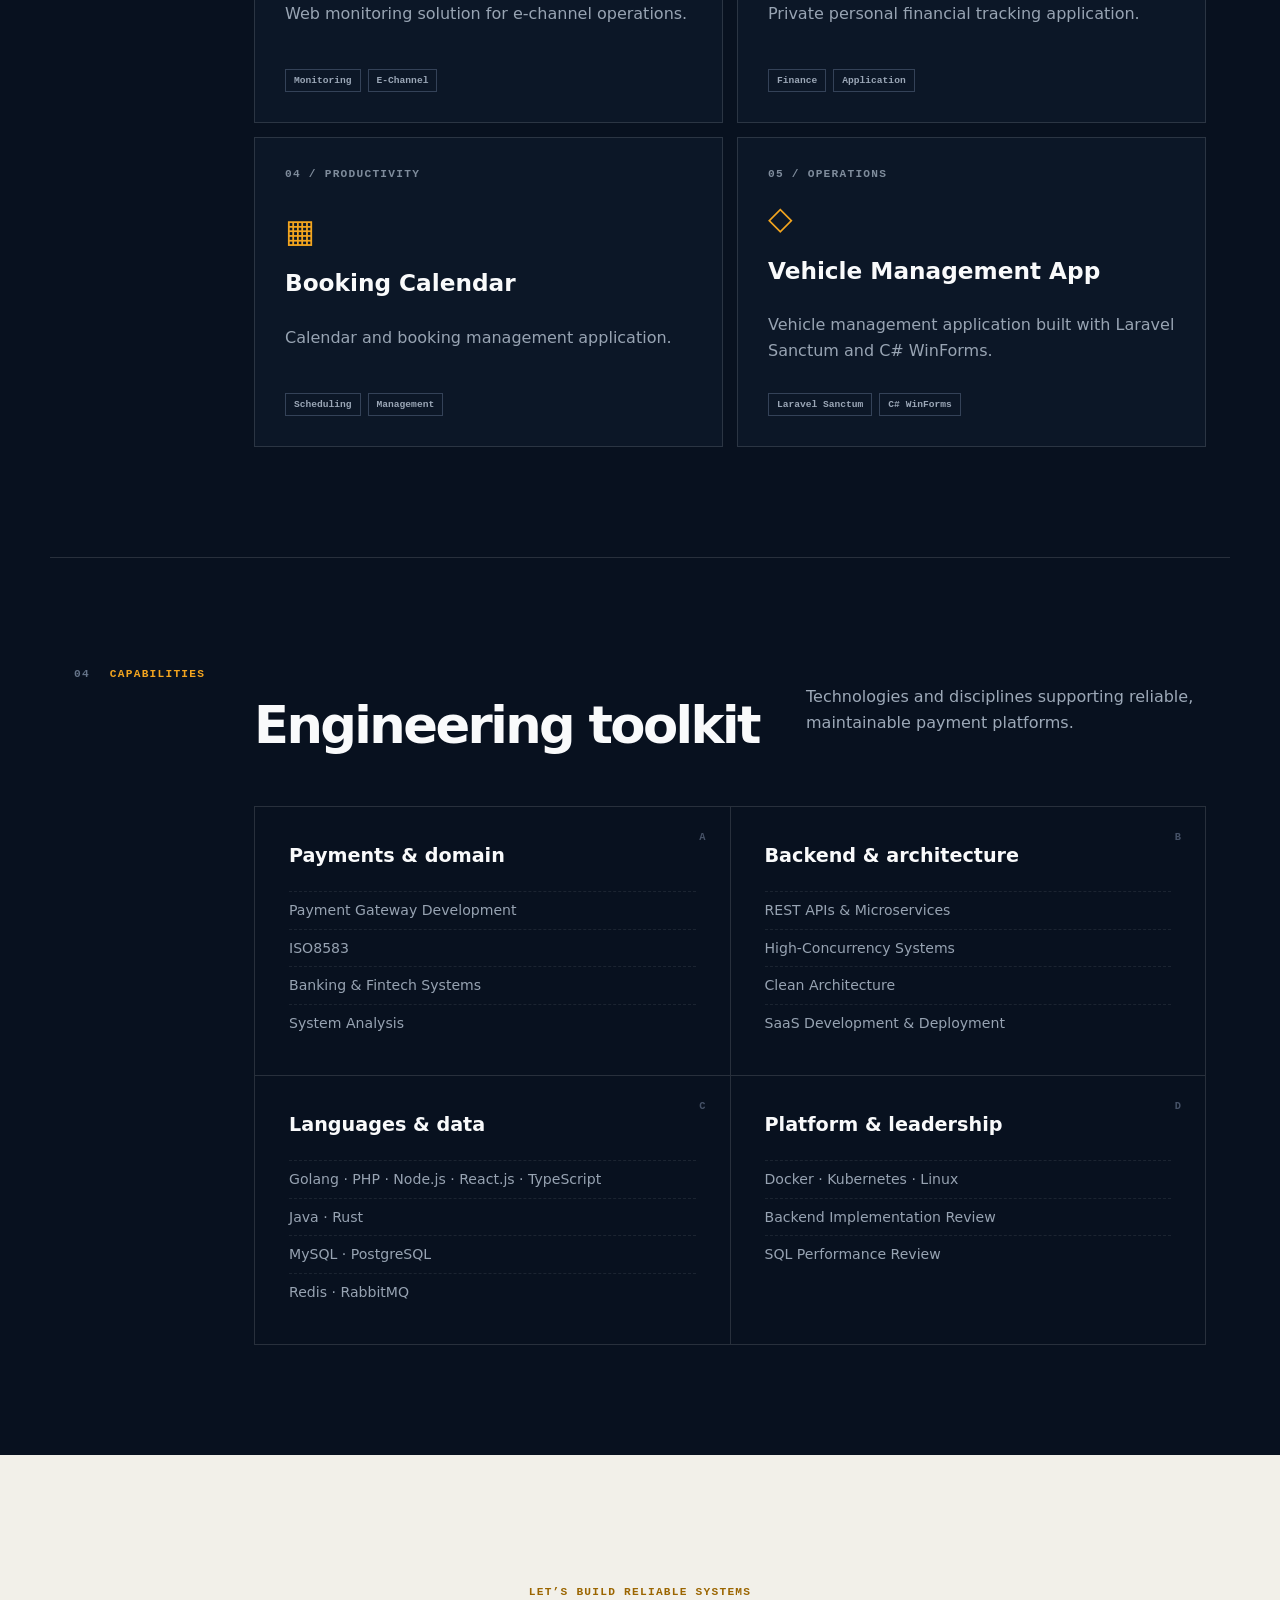
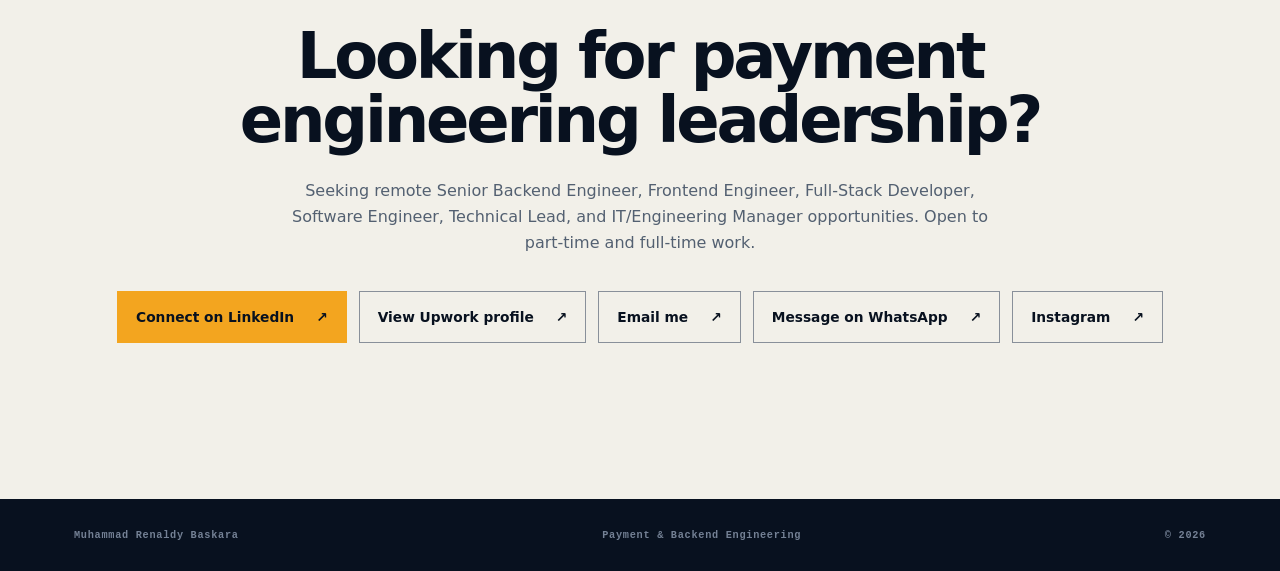
==== commit fcafbe00: "feat: add direct portfolio contact links" ====
--- a/index.html
+++ b/index.html
@@ -12,7 +12,7 @@
   <meta property="og:url" content="https://famledger.my.id/renaldybaskara/">
   <meta name="twitter:card" content="summary">
   <title>Muhammad Renaldy Baskara — Senior Backend Engineer & Technical Lead</title>
-  <script type="application/ld+json">{"@context":"https://schema.org","@type":"Person","name":"Muhammad Renaldy Baskara","jobTitle":"Senior Backend Engineer | Payment Gateway | Golang | ISO8583","url":"https://famledger.my.id/renaldybaskara/","worksFor":{"@type":"Organization","name":"Bank Rakyat Indonesia"},"sameAs":["https://www.linkedin.com/in/mrenaldybaskara?trk=contact-info","https://www.upwork.com/freelancers/~01356ddc4dbcc68cb0?companyReference=2062589248382688414&mp_source=share"]}</script>
+  <script type="application/ld+json">{"@context":"https://schema.org","@type":"Person","name":"Muhammad Renaldy Baskara","jobTitle":"Senior Backend Engineer | Payment Gateway | Golang | ISO8583","url":"https://famledger.my.id/renaldybaskara/","worksFor":{"@type":"Organization","name":"Bank Rakyat Indonesia"},"sameAs":["https://www.linkedin.com/in/mrenaldybaskara?trk=contact-info","https://www.upwork.com/freelancers/~01356ddc4dbcc68cb0?companyReference=2062589248382688414&mp_source=share","mailto:renaldybaskara6@gmail.com","https://wa.me/6281272103353","https://www.instagram.com/renaldybaskara?igsh=ZHhtNmtpYXdxajly&utm_source=qr"]}</script>
   <link rel="stylesheet" href="assets/styles.css">
   <script src="assets/main.js" defer></script>
 </head>
@@ -106,7 +106,7 @@
 
     <section class="contact" id="contact" aria-labelledby="contact-title">
       <p class="eyebrow">Let’s build reliable systems</p><h2 id="contact-title">Looking for payment<br>engineering leadership?</h2><p>Seeking remote Senior Backend Engineer, Frontend Engineer, Full-Stack Developer, Software Engineer, Technical Lead, and IT/Engineering Manager opportunities. Open to part-time and full-time work.</p>
-      <div class="contact-actions"><a class="button button-primary" href="https://www.linkedin.com/in/mrenaldybaskara?trk=contact-info" target="_blank" rel="noopener noreferrer">Connect on LinkedIn <span aria-hidden="true">↗</span></a><a class="button button-secondary" href="https://www.upwork.com/freelancers/~01356ddc4dbcc68cb0?companyReference=2062589248382688414&amp;mp_source=share" target="_blank" rel="noopener noreferrer">View Upwork profile <span aria-hidden="true">↗</span></a></div>
+      <div class="contact-actions"><a class="button button-primary" href="https://www.linkedin.com/in/mrenaldybaskara?trk=contact-info" target="_blank" rel="noopener noreferrer">Connect on LinkedIn <span aria-hidden="true">↗</span></a><a class="button button-secondary" href="https://www.upwork.com/freelancers/~01356ddc4dbcc68cb0?companyReference=2062589248382688414&amp;mp_source=share" target="_blank" rel="noopener noreferrer">View Upwork profile <span aria-hidden="true">↗</span></a><a class="button button-secondary" href="mailto:renaldybaskara6@gmail.com">Email me <span aria-hidden="true">↗</span></a><a class="button button-secondary" href="https://wa.me/6281272103353" target="_blank" rel="noopener noreferrer">Message on WhatsApp <span aria-hidden="true">↗</span></a><a class="button button-secondary" href="https://www.instagram.com/renaldybaskara?igsh=ZHhtNmtpYXdxajly&amp;utm_source=qr" target="_blank" rel="noopener noreferrer">Instagram <span aria-hidden="true">↗</span></a></div>
     </section>
   </main>
   <footer><span>Muhammad Renaldy Baskara</span><span>Payment & Backend Engineering</span><span>© <span data-year>2026</span></span></footer>
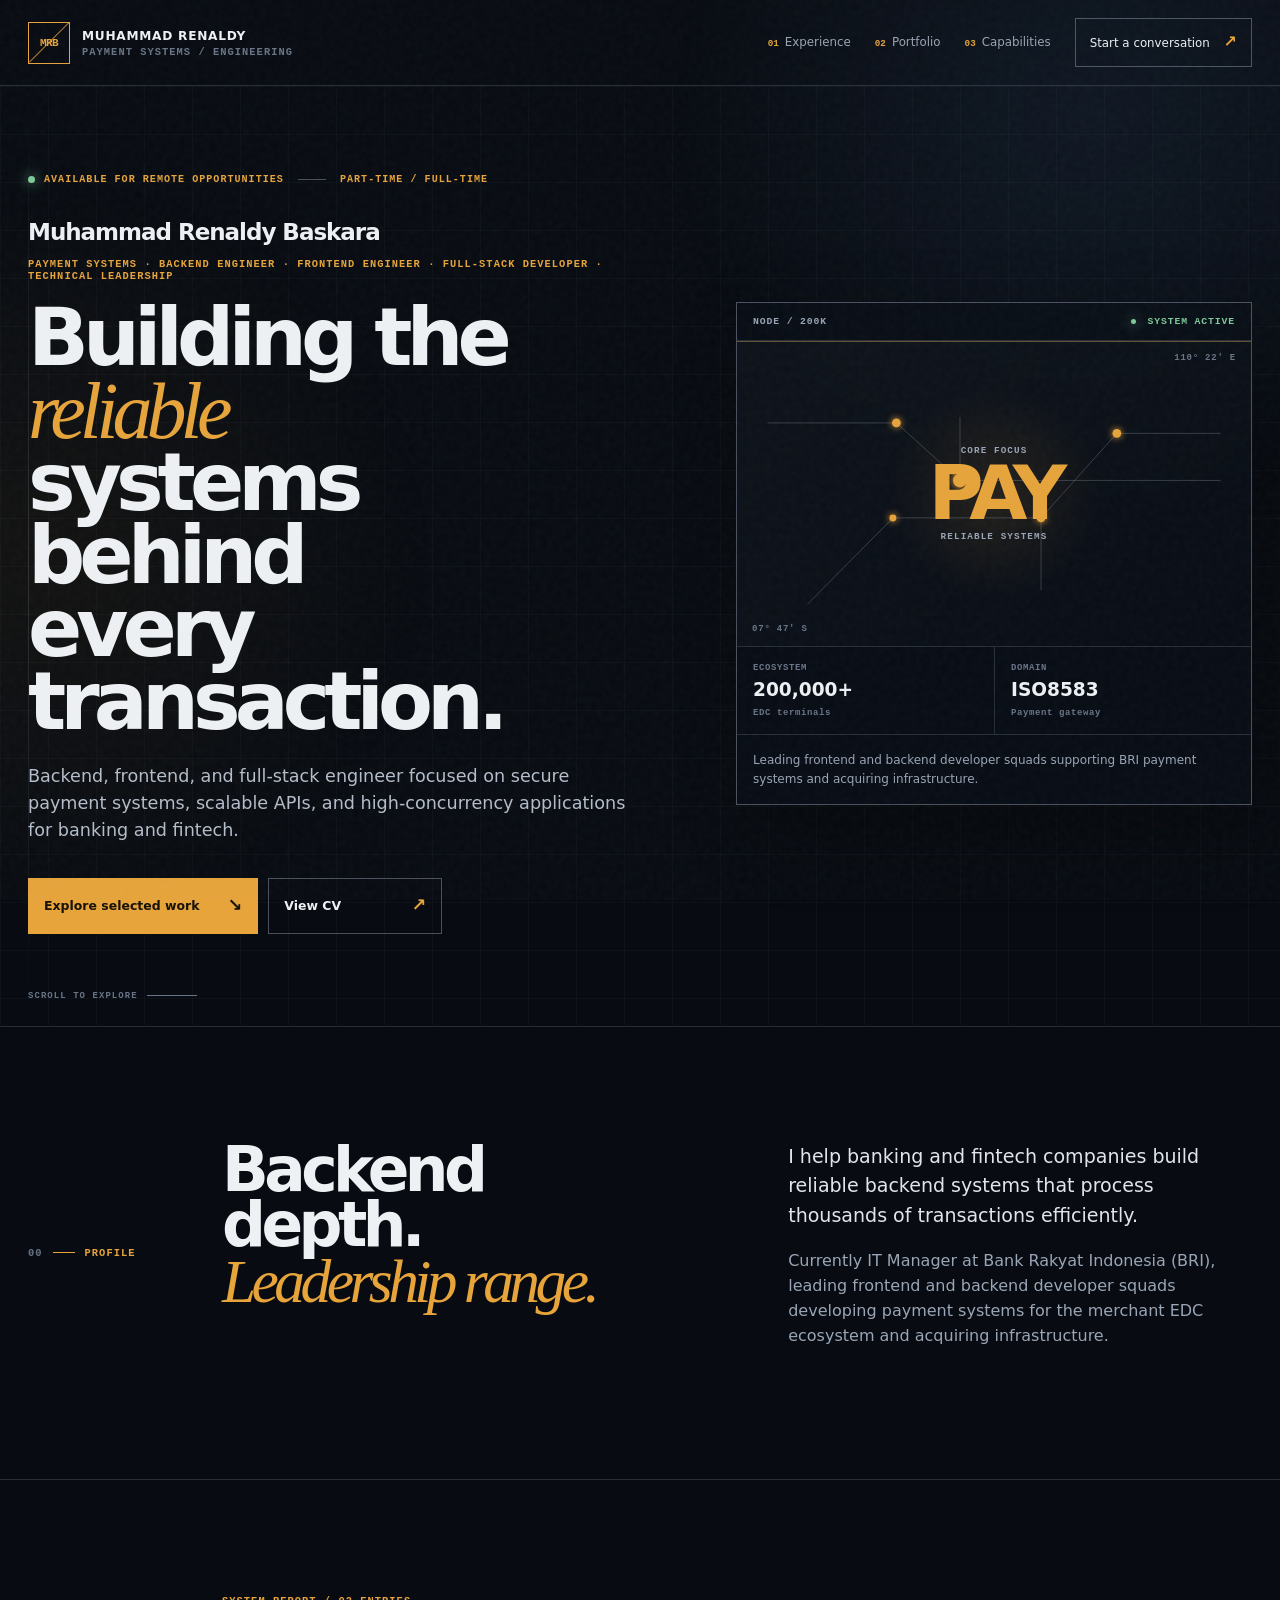
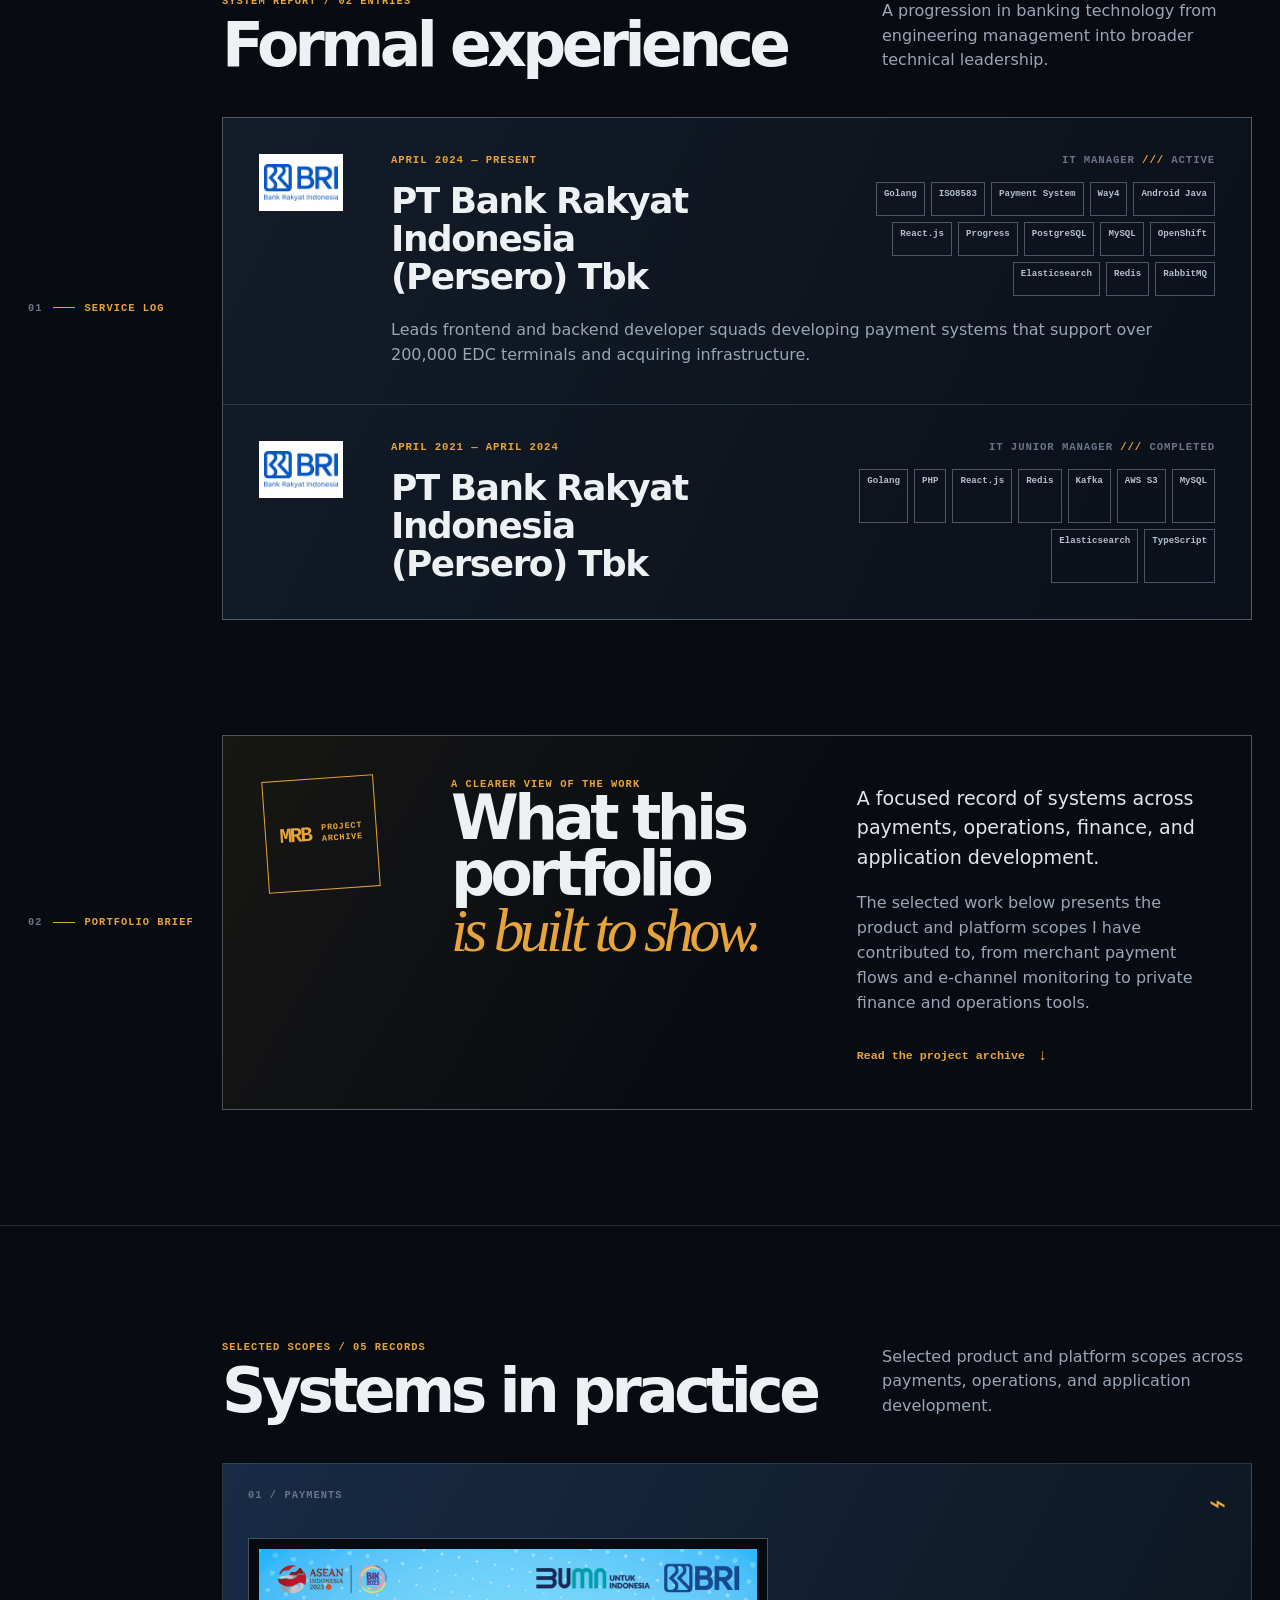
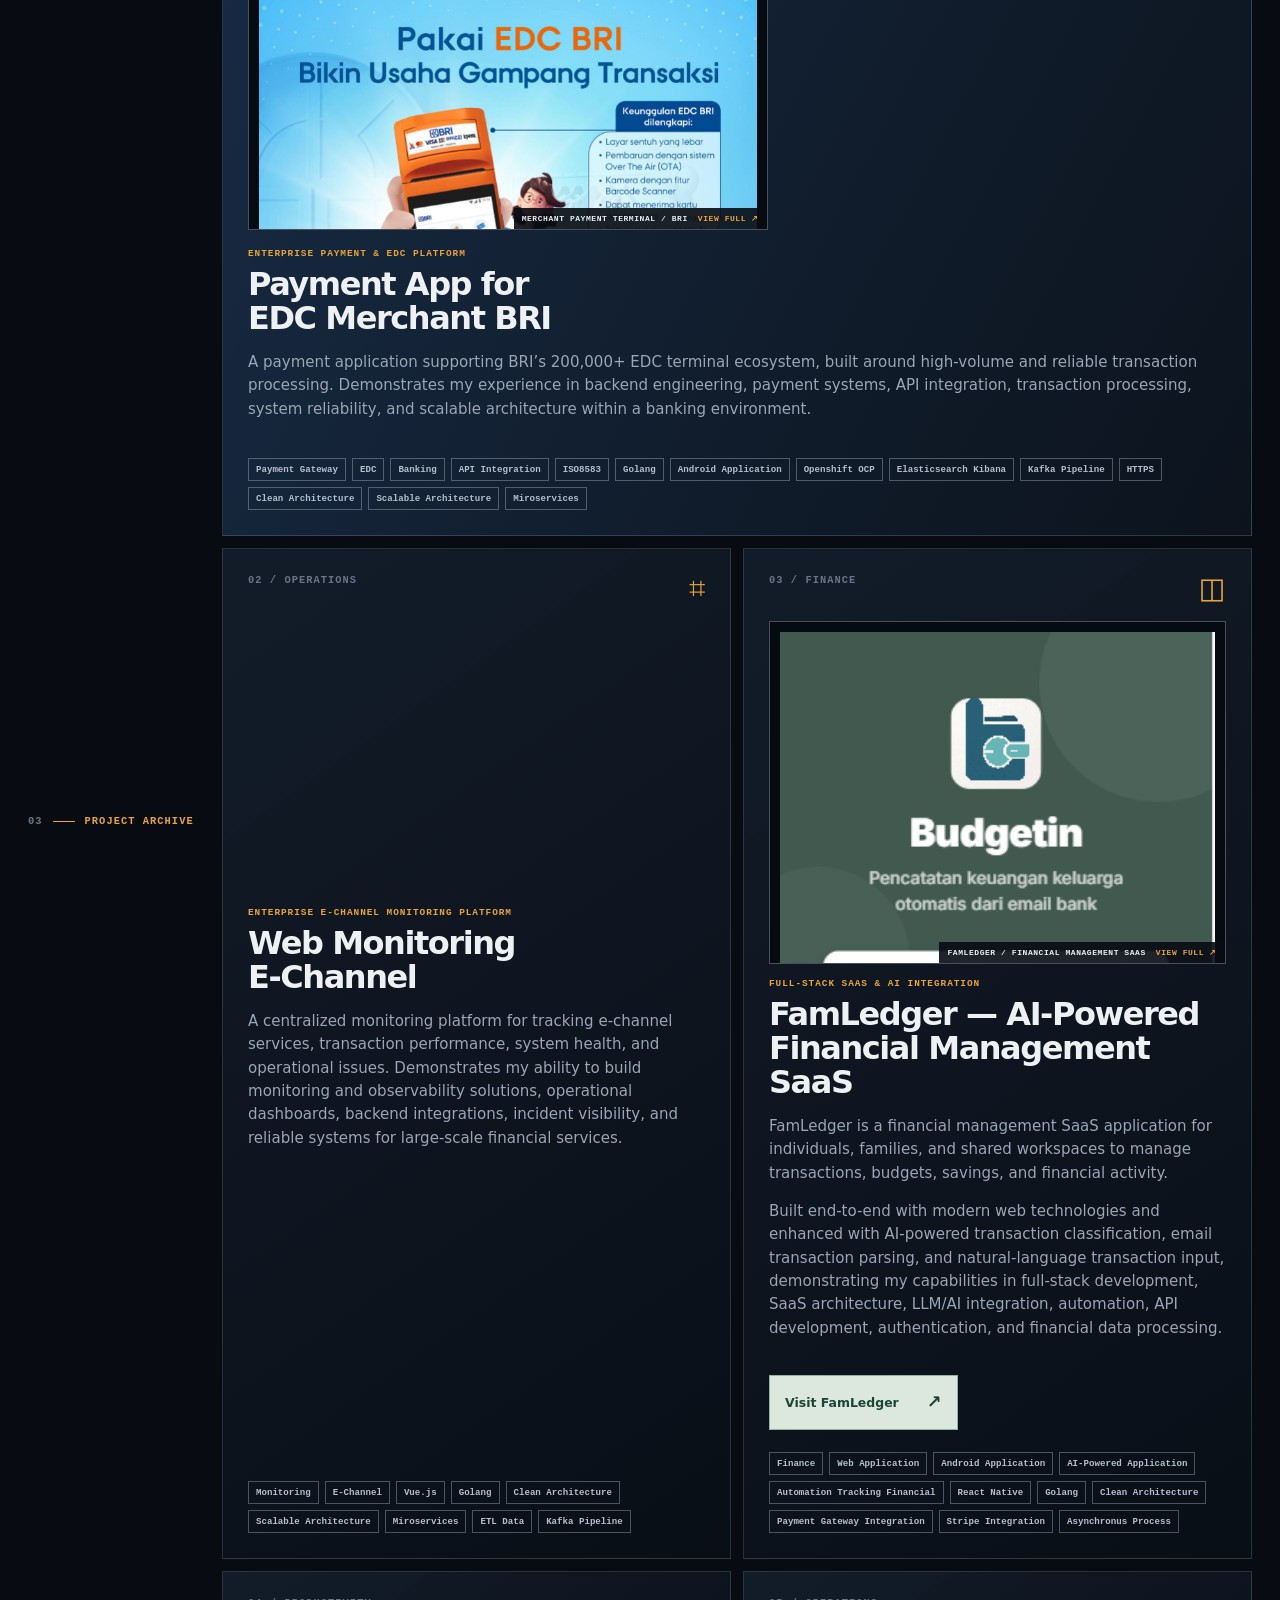
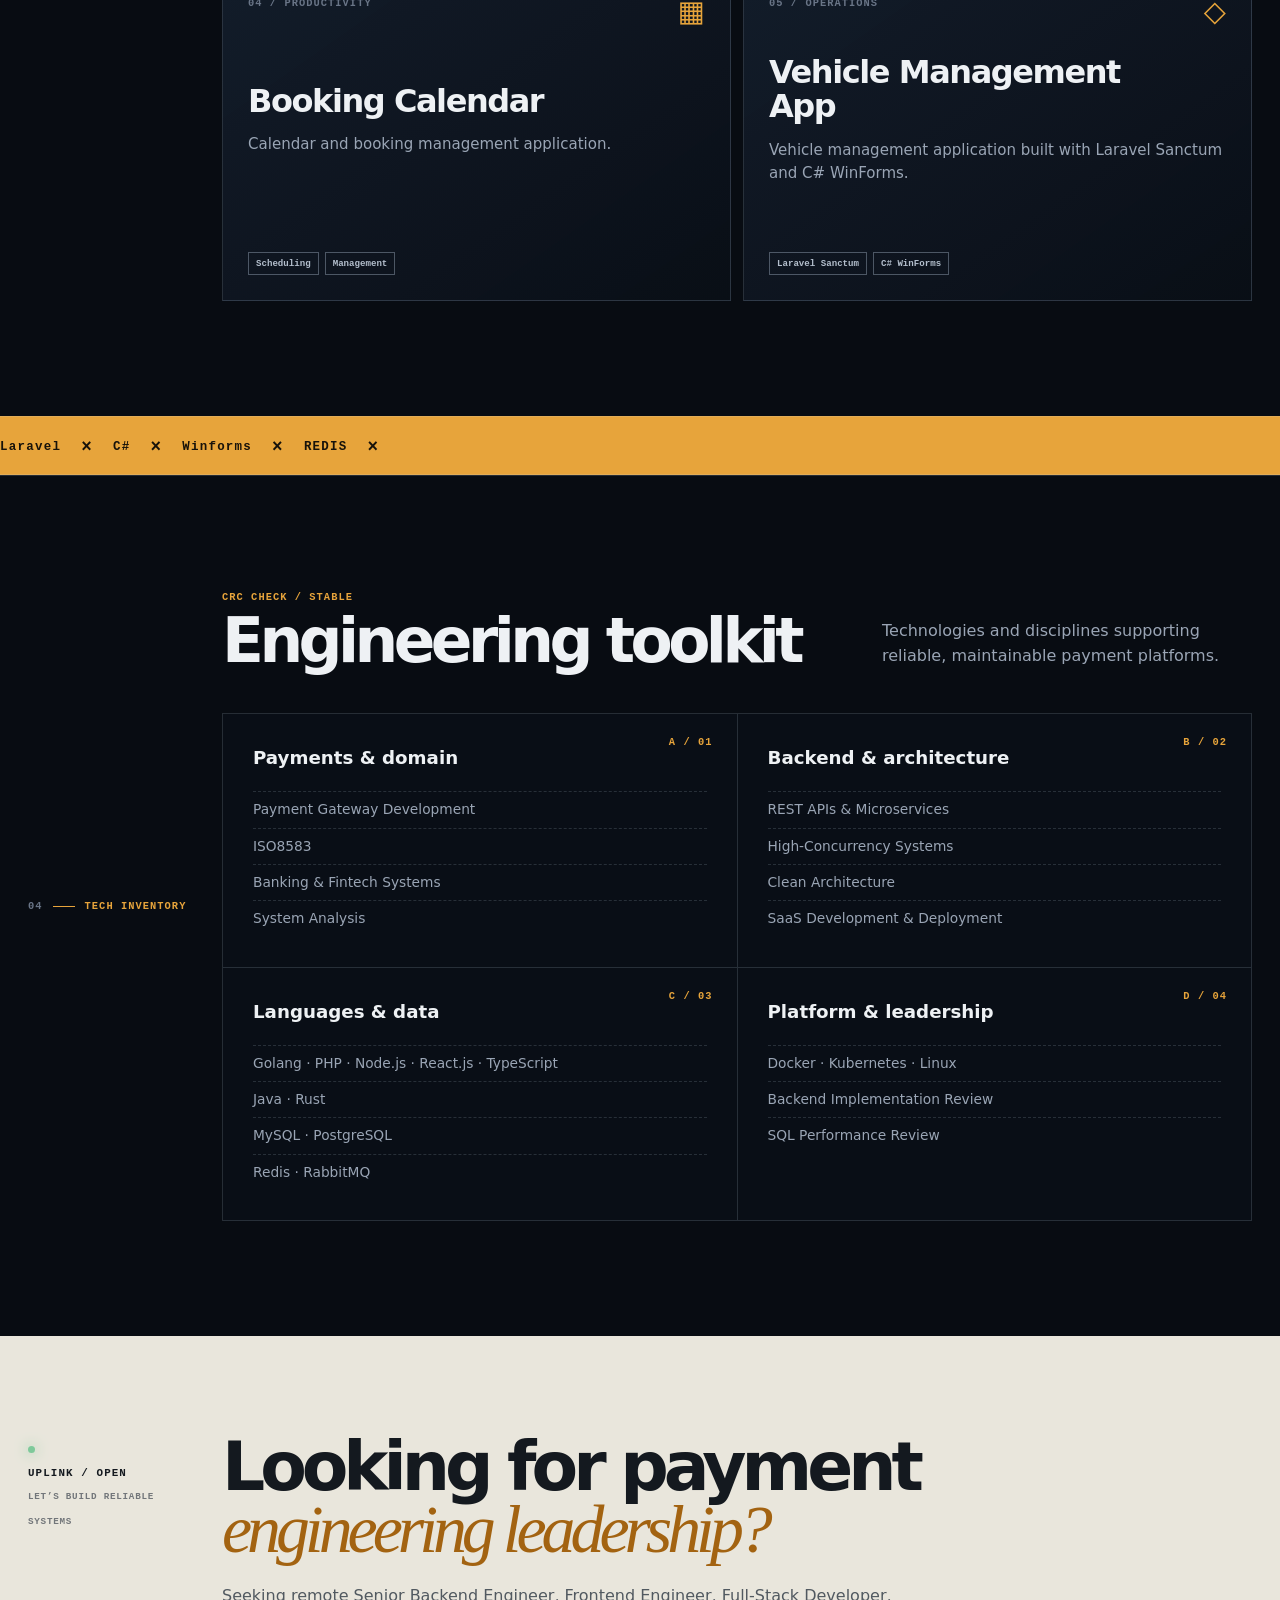
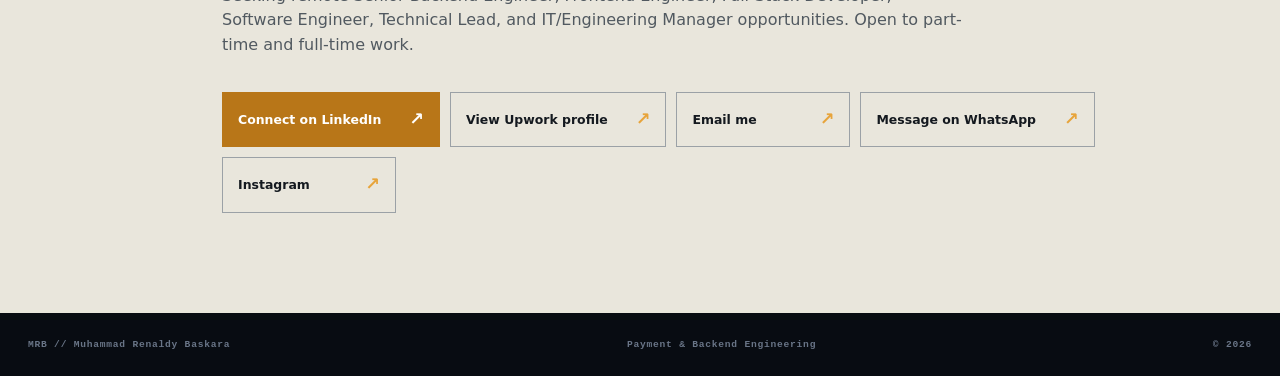
==== commit f1c6c1f7: "edit index.html" ====
--- a/index.html
+++ b/index.html
@@ -1,114 +1,34 @@
 <!doctype html>
 <html lang="en">
 <head>
-  <meta charset="utf-8">
-  <meta name="viewport" content="width=device-width, initial-scale=1">
-  <meta name="description" content="Muhammad Renaldy Baskara is a Backend, Frontend, and Full-Stack Engineer focused on payment gateways, banking systems, Golang, ISO8583, scalable APIs, and high-concurrency fintech platforms.">
-  <meta name="theme-color" content="#08111f">
-  <link rel="canonical" href="https://famledger.my.id/renaldybaskara/">
-  <meta property="og:type" content="website">
-  <meta property="og:title" content="Muhammad Renaldy Baskara — Senior Backend Engineer & Technical Lead">
-  <meta property="og:description" content="Payment gateway, banking systems, Golang, ISO8583, scalable APIs, and high-concurrency backend engineering.">
-  <meta property="og:url" content="https://famledger.my.id/renaldybaskara/">
-  <meta name="twitter:card" content="summary">
+  <meta charset="utf-8"><meta name="viewport" content="width=device-width, initial-scale=1">
+  <meta name="description" content="Muhammad Renaldy Baskara is a Backend, Frontend, and Full-Stack Engineer focused on payment gateways, banking systems, Golang, ISO8583, scalable APIs, and high-concurrency fintech platforms."><meta name="theme-color" content="#080c12">
+  <link rel="canonical" href="https://famledger.my.id/renaldybaskara/"><meta property="og:type" content="website"><meta property="og:title" content="Muhammad Renaldy Baskara — Senior Backend Engineer & Technical Lead"><meta property="og:description" content="Payment gateway, banking systems, Golang, ISO8583, scalable APIs, and high-concurrency backend engineering."><meta property="og:url" content="https://famledger.my.id/renaldybaskara/"><meta name="twitter:card" content="summary">
   <title>Muhammad Renaldy Baskara — Senior Backend Engineer & Technical Lead</title>
-  <script type="application/ld+json">{"@context":"https://schema.org","@type":"Person","name":"Muhammad Renaldy Baskara","jobTitle":"Senior Backend Engineer | Payment Gateway | Golang | ISO8583","url":"https://famledger.my.id/renaldybaskara/","worksFor":{"@type":"Organization","name":"Bank Rakyat Indonesia"},"sameAs":["https://www.linkedin.com/in/mrenaldybaskara?trk=contact-info","https://www.upwork.com/freelancers/~01356ddc4dbcc68cb0?companyReference=2062589248382688414&mp_source=share","mailto:renaldybaskara6@gmail.com","https://wa.me/6281272103353","https://www.instagram.com/renaldybaskara?igsh=ZHhtNmtpYXdxajly&utm_source=qr"]}</script>
-  <link rel="stylesheet" href="assets/styles.css">
-  <script src="assets/main.js" defer></script>
+  <script type="application/ld+json">{"@context":"https://schema.org","@type":"Person","name":"Muhammad Renaldy Baskara","jobTitle":"Senior Backend Engineer | Payment Gateway | Golang | ISO8583","url":"https://famledger.my.id/renaldybaskara/","worksFor":{"@type":"Organization","name":"Bank Rakyat Indonesia"},"sameAs":["https://www.linkedin.com/in/mrenaldybaskara?trk=contact-info","https://www.upwork.com/freelancers/~01356ddc4dbcc68cb0?companyReference=2062589248382688414&mp_source=share","mailto:renaldybaskara8@gmail.com","https://wa.me/6281272103353","https://www.instagram.com/renaldybaskara?igsh=ZHhtNmtpYXdxajly&utm_source=qr"]}</script>
+  <link rel="stylesheet" href="assets/styles.css"><script src="assets/main.js" defer></script>
 </head>
 <body>
-  <a class="skip-link" href="#main">Skip to main content</a>
+  <a class="skip-link" href="#main">Skip to main content</a><div class="page-noise" aria-hidden="true"></div>
   <header class="site-header">
-    <a class="brand" href="#top" aria-label="Muhammad Renaldy Baskara, home"><span class="brand-mark" aria-hidden="true">MRB</span><span>Muhammad Renaldy Baskara</span></a>
-    <nav aria-label="Primary navigation">
-      <a href="#experience">Experience</a><a href="#projects">Projects</a><a href="#skills">Skills</a><a class="nav-cta" href="#contact">Connect</a>
-    </nav>
+    <a class="brand" href="#top" aria-label="Muhammad Renaldy Baskara, home"><span class="brand-mark" aria-hidden="true"><i></i><b>MRB</b></span><span class="brand-copy"><strong>MUHAMMAD RENALDY</strong><small>PAYMENT SYSTEMS / ENGINEERING</small></span></a>
+    <nav aria-label="Primary navigation"><a href="#experience"><span>01</span>Experience</a><a href="#portfolio"><span>02</span>Portfolio</a><a href="#skills"><span>03</span>Capabilities</a><a class="nav-cta" href="#contact">Start a conversation <b aria-hidden="true">↗</b></a></nav>
   </header>
-
   <main id="main">
     <section class="hero" id="top" aria-labelledby="hero-title">
-      <div class="hero-copy">
-        <p class="hero-name">Muhammad Renaldy Baskara</p>
-        <p class="eyebrow"><span class="status-dot" aria-hidden="true"></span> Payment systems · Backend engineer · Frontend engineer · Full-stack developer · Technical leadership</p>
-        <h1 id="hero-title">Engineering the systems<br>behind every <span>transaction.</span></h1>
-        <p class="hero-lede">Backend, frontend, and full-stack engineer focused on secure payment systems, scalable APIs, and high-concurrency applications for banking and fintech.</p>
-        <div class="hero-actions">
-          <a class="button button-primary" href="#projects">Explore selected work <span aria-hidden="true">↘</span></a>
-          <a class="button button-secondary" href="Muhammad_Renaldy_Baskara_CV.pdf">View CV <span aria-hidden="true">↗</span></a>
-        </div>
-        <p class="availability"><strong>Available for remote opportunities</strong><span>Open to part-time and full-time work.</span></p>
-      </div>
-      <div class="system-card" aria-label="Professional focus overview">
-        <div class="system-head"><span>ACQUIRING / OVERVIEW</span><span class="live">● ACTIVE</span></div>
-        <div class="system-core">
-          <span class="orbit orbit-one" aria-hidden="true"></span><span class="orbit orbit-two" aria-hidden="true"></span>
-          <div class="core-mark"><small>FOCUS</small><strong>PAY</strong><span>Reliable systems</span></div>
-        </div>
-        <div class="system-stats">
-          <div><small>ECOSYSTEM</small><strong>200,000+</strong><span>EDC terminals</span></div>
-          <div><small>DOMAIN</small><strong>ISO8583</strong><span>Payment gateway</span></div>
-        </div>
-        <p class="system-note">Leading frontend and backend developer squads supporting BRI payment systems and acquiring infrastructure.</p>
-      </div>
+      <div class="hero-copy reveal"><div class="signal-line"><span class="status-dot" aria-hidden="true"></span><span>AVAILABLE FOR REMOTE OPPORTUNITIES</span><i aria-hidden="true"></i><span>PART-TIME / FULL-TIME</span></div><p class="hero-name">Muhammad Renaldy Baskara</p><p class="eyebrow">Payment systems · Backend engineer · Frontend engineer · Full-stack developer · Technical leadership</p><h1 id="hero-title">Building the <em>reliable</em><br>systems behind<br>every transaction.</h1><p class="hero-lede">Backend, frontend, and full-stack engineer focused on secure payment systems, scalable APIs, and high-concurrency applications for banking and fintech.</p><div class="hero-actions"><a class="button button-primary" href="#projects"><span>Explore selected work</span><b aria-hidden="true">↘</b></a><a class="button button-secondary" href="Muhammad_Renaldy_Baskara_CV.pdf"><span>View CV</span><b aria-hidden="true">↗</b></a></div></div>
+      <aside class="system-card reveal" aria-label="Professional focus overview"><div class="card-topline"><span>NODE / 200K</span><span><i class="ping" aria-hidden="true"></i> SYSTEM ACTIVE</span></div><div class="system-display"><div class="scan-line" aria-hidden="true"></div><svg class="network-graphic" viewBox="0 0 520 350" aria-hidden="true"><path d="M0 94H148L221 160H520M46 302l98-99h170l87-97h119M221 160v-73M314 203v83"/><circle cx="148" cy="94" r="5"/><circle cx="221" cy="160" r="8"/><circle cx="401" cy="106" r="5"/><circle cx="314" cy="203" r="5"/><circle cx="144" cy="203" r="4"/></svg><div class="system-center"><small>CORE FOCUS</small><strong>PAY</strong><span>RELIABLE SYSTEMS</span></div><div class="system-coordinate coordinate-one">07° 47' S</div><div class="system-coordinate coordinate-two">110° 22' E</div></div><div class="system-stats"><div><small>ECOSYSTEM</small><strong>200,000+</strong><span>EDC terminals</span></div><div><small>DOMAIN</small><strong>ISO8583</strong><span>Payment gateway</span></div></div><p class="system-note">Leading frontend and backend developer squads supporting BRI payment systems and acquiring infrastructure.</p></aside>
+      <div class="scroll-prompt" aria-hidden="true"><span>SCROLL TO EXPLORE</span><i></i></div>
     </section>
-
-    <section class="section intro" id="about" aria-labelledby="about-title">
-      <div class="section-label"><span>01</span> Profile</div>
-      <div class="section-content split-intro">
-        <h2 id="about-title">Backend depth.<br><em>Leadership range.</em></h2>
-        <div><p class="large-copy">I help banking and fintech companies build reliable backend systems that process thousands of transactions efficiently.</p><p>Currently IT Manager at Bank Rakyat Indonesia (BRI), leading frontend and backend developer squads developing payment systems for the merchant EDC ecosystem and acquiring infrastructure.</p></div>
-      </div>
-    </section>
-
-    <section class="section" id="experience" aria-labelledby="experience-title">
-      <div class="section-label"><span>02</span> Experience</div>
-      <div class="section-content">
-        <div class="title-row"><h2 id="experience-title">Formal experience</h2><p>A progression in banking technology from engineering management into broader technical leadership.</p></div>
-        <div class="timeline experience-ledger">
-          <article class="role current">
-            <div class="role-logo"><img src="assets/bri-logo-full.jpg" alt="Bank Rakyat Indonesia (BRI) logo"></div>
-            <div class="role-body"><p class="role-date">April 2024 — Present</p><div class="role-heading"><div><h3>PT Bank Rakyat Indonesia<br>(Persero) Tbk</h3><p class="role-subtitle">IT MANAGER // ACTIVE</p></div><ul class="role-tags" aria-label="IT Manager technology stack"><li>Golang</li><li>ISO8583</li><li>Payment System</li><li>Way4</li><li>Android Java</li><li>React.js</li><li>Progress</li><li>PostgreSQL</li><li>MySQL</li><li>OpenShift</li><li>Elasticsearch</li><li>Redis</li><li>RabbitMQ</li></ul></div><p class="role-description">Leads frontend and backend developer squads developing payment systems that support over 200,000 EDC terminals and acquiring infrastructure.</p></div>
-          </article>
-          <article class="role">
-            <div class="role-logo"><img src="assets/bri-logo-full.jpg" alt="Bank Rakyat Indonesia (BRI) logo"></div>
-            <div class="role-body"><p class="role-date">April 2021 — April 2024</p><div class="role-heading"><div><h3>PT Bank Rakyat Indonesia<br>(Persero) Tbk</h3><p class="role-subtitle">IT JUNIOR MANAGER // COMPLETED</p></div><ul class="role-tags" aria-label="IT Junior Manager technology stack"><li>Golang</li><li>PHP</li><li>React.js</li><li>Redis</li><li>Kafka</li><li>AWS S3</li><li>MySQL</li><li>Elasticsearch</li><li>TypeScript</li></ul></div></div>
-          </article>
-        </div>
-      </div>
-    </section>
-
-    <section class="section projects-section" id="projects" aria-labelledby="projects-title">
-      <div class="section-label"><span>03</span> Selected work</div>
-      <div class="section-content">
-        <div class="title-row"><h2 id="projects-title">Systems in practice</h2><p>Selected product and platform scopes across payments, operations, and application development.</p></div>
-        <div class="project-grid">
-          <article class="project featured"><div class="project-index">01 / PAYMENTS</div><div class="project-icon" aria-hidden="true">⌁</div><h3>Payment App for EDC Merchant BRI</h3><p>Payment application supporting BRI merchant EDC use cases within the 200,000+ terminal ecosystem.</p><div class="tags"><span>Payment Gateway</span><span>EDC</span><span>Banking</span></div></article>
-          <article class="project"><div class="project-index">02 / OPERATIONS</div><div class="project-icon" aria-hidden="true">⌗</div><h3>Web Monitoring E-Channel</h3><p>Web monitoring solution for e-channel operations.</p><div class="tags"><span>Monitoring</span><span>E-Channel</span></div></article>
-          <article class="project"><div class="project-index">03 / FINANCE</div><div class="project-icon" aria-hidden="true">◫</div><h3>Financial Tracker for Private</h3><p>Private personal financial tracking application.</p><div class="tags"><span>Finance</span><span>Application</span></div></article>
-          <article class="project"><div class="project-index">04 / PRODUCTIVITY</div><div class="project-icon" aria-hidden="true">▦</div><h3>Booking Calendar</h3><p>Calendar and booking management application.</p><div class="tags"><span>Scheduling</span><span>Management</span></div></article>
-          <article class="project"><div class="project-index">05 / OPERATIONS</div><div class="project-icon" aria-hidden="true">◇</div><h3>Vehicle Management App</h3><p>Vehicle management application built with Laravel Sanctum and C# WinForms.</p><div class="tags"><span>Laravel Sanctum</span><span>C# WinForms</span></div></article>
-        </div>
-      </div>
-    </section>
-
-    <section class="section" id="skills" aria-labelledby="skills-title">
-      <div class="section-label"><span>04</span> Capabilities</div>
-      <div class="section-content">
-        <div class="title-row"><h2 id="skills-title">Engineering toolkit</h2><p>Technologies and disciplines supporting reliable, maintainable payment platforms.</p></div>
-        <div class="skill-grid">
-          <article><span class="skill-no">A</span><h3>Payments & domain</h3><ul><li>Payment Gateway Development</li><li>ISO8583</li><li>Banking & Fintech Systems</li><li>System Analysis</li></ul></article>
-          <article><span class="skill-no">B</span><h3>Backend & architecture</h3><ul><li>REST APIs & Microservices</li><li>High-Concurrency Systems</li><li>Clean Architecture</li><li>SaaS Development & Deployment</li></ul></article>
-          <article><span class="skill-no">C</span><h3>Languages & data</h3><ul><li>Golang · PHP · Node.js · React.js · TypeScript</li><li>Java · Rust</li><li>MySQL · PostgreSQL</li><li>Redis · RabbitMQ</li></ul></article>
-          <article><span class="skill-no">D</span><h3>Platform & leadership</h3><ul><li>Docker · Kubernetes · Linux</li><li>Backend Implementation Review</li><li>SQL Performance Review</li></ul></article>
-        </div>
-      </div>
-    </section>
-
-    <section class="contact" id="contact" aria-labelledby="contact-title">
-      <p class="eyebrow">Let’s build reliable systems</p><h2 id="contact-title">Looking for payment<br>engineering leadership?</h2><p>Seeking remote Senior Backend Engineer, Frontend Engineer, Full-Stack Developer, Software Engineer, Technical Lead, and IT/Engineering Manager opportunities. Open to part-time and full-time work.</p>
-      <div class="contact-actions"><a class="button button-primary" href="https://www.linkedin.com/in/mrenaldybaskara?trk=contact-info" target="_blank" rel="noopener noreferrer">Connect on LinkedIn <span aria-hidden="true">↗</span></a><a class="button button-secondary" href="https://www.upwork.com/freelancers/~01356ddc4dbcc68cb0?companyReference=2062589248382688414&amp;mp_source=share" target="_blank" rel="noopener noreferrer">View Upwork profile <span aria-hidden="true">↗</span></a><a class="button button-secondary" href="mailto:renaldybaskara6@gmail.com">Email me <span aria-hidden="true">↗</span></a><a class="button button-secondary" href="https://wa.me/6281272103353" target="_blank" rel="noopener noreferrer">Message on WhatsApp <span aria-hidden="true">↗</span></a><a class="button button-secondary" href="https://www.instagram.com/renaldybaskara?igsh=ZHhtNmtpYXdxajly&amp;utm_source=qr" target="_blank" rel="noopener noreferrer">Instagram <span aria-hidden="true">↗</span></a></div>
-    </section>
+    <section class="section intro" id="about" aria-labelledby="about-title"><div class="section-label"><span>00</span><i></i> Profile</div><div class="section-content split-intro reveal"><h2 id="about-title">Backend depth.<br><em>Leadership range.</em></h2><div><p class="large-copy">I help banking and fintech companies build reliable backend systems that process thousands of transactions efficiently.</p><p>Currently IT Manager at Bank Rakyat Indonesia (BRI), leading frontend and backend developer squads developing payment systems for the merchant EDC ecosystem and acquiring infrastructure.</p></div></div></section>
+    <section class="section" id="experience" aria-labelledby="experience-title"><div class="section-label"><span>01</span><i></i> Service log</div><div class="section-content reveal"><div class="title-row"><div><p class="eyebrow">SYSTEM REPORT / 02 ENTRIES</p><h2 id="experience-title">Formal experience</h2></div><p>A progression in banking technology from engineering management into broader technical leadership.</p></div><div class="experience-ledger"><article class="role current"><div class="role-logo"><img src="assets/bri-logo-full.jpg" alt="Bank Rakyat Indonesia (BRI) logo"></div><div class="role-body"><div class="role-meta"><p class="role-date">April 2024 — Present</p><p class="role-subtitle">IT MANAGER <span>///</span> ACTIVE</p></div><div class="role-heading"><h3>PT Bank Rakyat Indonesia<br>(Persero) Tbk</h3><ul class="role-tags" aria-label="IT Manager technology stack"><li>Golang</li><li>ISO8583</li><li>Payment System</li><li>Way4</li><li>Android Java</li><li>React.js</li><li>Progress</li><li>PostgreSQL</li><li>MySQL</li><li>OpenShift</li><li>Elasticsearch</li><li>Redis</li><li>RabbitMQ</li></ul></div><p class="role-description">Leads frontend and backend developer squads developing payment systems that support over 200,000 EDC terminals and acquiring infrastructure.</p></div></article><article class="role"><div class="role-logo"><img src="assets/bri-logo-full.jpg" alt="Bank Rakyat Indonesia (BRI) logo"></div><div class="role-body"><div class="role-meta"><p class="role-date">April 2021 — April 2024</p><p class="role-subtitle">IT JUNIOR MANAGER <span>///</span> COMPLETED</p></div><div class="role-heading"><h3>PT Bank Rakyat Indonesia<br>(Persero) Tbk</h3><ul class="role-tags" aria-label="IT Junior Manager technology stack"><li>Golang</li><li>PHP</li><li>React.js</li><li>Redis</li><li>Kafka</li><li>AWS S3</li><li>MySQL</li><li>Elasticsearch</li><li>TypeScript</li></ul></div></div></article></div></div></section>
+    <section class="section portfolio-intro" id="portfolio" aria-labelledby="portfolio-title"><div class="section-label"><span>02</span><i></i> Portfolio brief</div><div class="section-content reveal"><div class="portfolio-panel"><div class="portfolio-stamp" aria-hidden="true"><span>MRB</span><small>PROJECT<br>ARCHIVE</small></div><div><p class="eyebrow">A CLEARER VIEW OF THE WORK</p><h2 id="portfolio-title">What this portfolio<br><em>is built to show.</em></h2></div><div class="portfolio-copy"><p class="large-copy">A focused record of systems across payments, operations, finance, and application development.</p><p>The selected work below presents the product and platform scopes I have contributed to, from merchant payment flows and e-channel monitoring to private finance and operations tools.</p><a class="text-link" href="#projects">Read the project archive <b aria-hidden="true">↓</b></a></div></div></div></section>
+    <section class="section projects-section" id="projects" aria-labelledby="projects-title"><div class="section-label"><span>03</span><i></i> Project archive</div><div class="section-content reveal"><div class="title-row"><div><p class="eyebrow">SELECTED SCOPES / 05 RECORDS</p><h2 id="projects-title">Systems in practice</h2></div><p>Selected product and platform scopes across payments, operations, and application development.</p></div><div class="project-grid"><article class="project featured"><div class="project-top"><span class="project-index">01 / PAYMENTS</span><span class="project-glyph" aria-hidden="true">⌁</span></div><button class="project-preview project-preview-edc" type="button" data-preview-src="assets/edc-merchant-payment.png" data-preview-alt="BRI merchant EDC terminal application visual"><img src="assets/edc-merchant-payment.png" alt="BRI merchant EDC terminal application visual"><span class="project-preview-caption">MERCHANT PAYMENT TERMINAL / BRI <b>VIEW FULL ↗</b></span></button><div class="project-body"><p class="project-kicker">ENTERPRISE PAYMENT &amp; EDC PLATFORM</p><h3>Payment App for<br>EDC Merchant BRI</h3><p>A payment application supporting BRI’s 200,000+ EDC terminal ecosystem, built around high-volume and reliable transaction processing. Demonstrates my experience in backend engineering, payment systems, API integration, transaction processing, system reliability, and scalable architecture within a banking environment.</p></div><div class="tags"><span>Payment Gateway</span><span>EDC</span><span>Banking</span><span>API Integration</span><span>ISO8583</span><span>Golang</span><span>Android Application</span><span>Openshift OCP</span><span>Elasticsearch Kibana</span><span>Kafka Pipeline</span><span>HTTPS</span><span>Clean Architecture</span><span>Scalable Architecture</span><span>Miroservices</span></div></article><article class="project"><div class="project-top"><span class="project-index">02 / OPERATIONS</span><span class="project-glyph" aria-hidden="true">⌗</span></div><div class="project-body"><p class="project-kicker">ENTERPRISE E-CHANNEL MONITORING PLATFORM</p><h3>Web Monitoring<br>E-Channel</h3><p>A centralized monitoring platform for tracking e-channel services, transaction performance, system health, and operational issues. Demonstrates my ability to build monitoring and observability solutions, operational dashboards, backend integrations, incident visibility, and reliable systems for large-scale financial services.</p></div><div class="tags"><span>Monitoring</span><span>E-Channel</span><span>Vue.js</span><span>Golang</span><span>Clean Architecture</span><span>Scalable Architecture</span><span>Miroservices</span><span>ETL Data</span><span>Kafka Pipeline</span></article><article class="project"><div class="project-top"><span class="project-index">03 / FINANCE</span><span class="project-glyph" aria-hidden="true">◫</span></div><button class="project-preview project-preview-famledger" type="button" data-preview-src="assets/famledger-financial-management.png" data-preview-alt="FamLedger financial management onboarding screen"><img src="assets/famledger-financial-management.png" alt="FamLedger financial management onboarding screen"><span class="project-preview-caption">FAMLEDGER / FINANCIAL MANAGEMENT SAAS <b>VIEW FULL ↗</b></span></button><div class="project-body"><p class="project-kicker">FULL-STACK SAAS &amp; AI INTEGRATION</p><h3>FamLedger — AI-Powered<br>Financial Management SaaS</h3><p>FamLedger is a financial management SaaS application for individuals, families, and shared workspaces to manage transactions, budgets, savings, and financial activity.</p><p>Built end-to-end with modern web technologies and enhanced with AI-powered transaction classification, email transaction parsing, and natural-language transaction input, demonstrating my capabilities in full-stack development, SaaS architecture, LLM/AI integration, automation, API development, authentication, and financial data processing.</p><a class="button button-famledger" href="https://famledger.my.id" target="_blank" rel="noopener noreferrer"><span>Visit FamLedger</span><b aria-hidden="true">↗</b></a></div><div class="tags"><span>Finance</span><span>Web Application</span><span>Android Application</span><span>AI-Powered Application</span><span>Automation Tracking Financial</span><span>React Native</span><span>Golang</span><span>Clean Architecture</span><span>Payment Gateway Integration</span><span>Stripe Integration</span><span>Asynchronus Process</span></div></article><article class="project"><div class="project-top"><span class="project-index">04 / PRODUCTIVITY</span><span class="project-glyph" aria-hidden="true">▦</span></div><div class="project-body"><h3>Booking Calendar</h3><p>Calendar and booking management application.</p></div><div class="tags"><span>Scheduling</span><span>Management</span></div></article><article class="project"><div class="project-top"><span class="project-index">05 / OPERATIONS</span><span class="project-glyph" aria-hidden="true">◇</span></div><div class="project-body"><h3>Vehicle Management<br>App</h3><p>Vehicle management application built with Laravel Sanctum and C# WinForms.</p></div><div class="tags"><span>Laravel Sanctum</span><span>C# WinForms</span></div></article></div></div></section>
+    <section class="ticker" aria-label="Core technologies"><div><span>Laravel</span><b>×</b><span>C#</span><b>×</b><span>Winforms</span><b>×</b><span>REDIS</span><b>×</b></div></section>
+    <section class="section" id="skills" aria-labelledby="skills-title"><div class="section-label"><span>04</span><i></i> Tech inventory</div><div class="section-content reveal"><div class="title-row"><div><p class="eyebrow">CRC CHECK / STABLE</p><h2 id="skills-title">Engineering toolkit</h2></div><p>Technologies and disciplines supporting reliable, maintainable payment platforms.</p></div><div class="skill-grid"><article><span class="skill-no">A / 01</span><h3>Payments &amp; domain</h3><ul><li>Payment Gateway Development</li><li>ISO8583</li><li>Banking &amp; Fintech Systems</li><li>System Analysis</li></ul></article><article><span class="skill-no">B / 02</span><h3>Backend &amp; architecture</h3><ul><li>REST APIs &amp; Microservices</li><li>High-Concurrency Systems</li><li>Clean Architecture</li><li>SaaS Development &amp; Deployment</li></ul></article><article><span class="skill-no">C / 03</span><h3>Languages &amp; data</h3><ul><li>Golang · PHP · Node.js · React.js · TypeScript</li><li>Java · Rust</li><li>MySQL · PostgreSQL</li><li>Redis · RabbitMQ</li></ul></article><article><span class="skill-no">D / 04</span><h3>Platform &amp; leadership</h3><ul><li>Docker · Kubernetes · Linux</li><li>Backend Implementation Review</li><li>SQL Performance Review</li></ul></article></div></div></section>
+    <section class="contact" id="contact" aria-labelledby="contact-title"><div class="contact-grid"><div class="contact-label"><span class="status-dot" aria-hidden="true"></span><p>UPLINK / OPEN</p><small>LET’S BUILD RELIABLE SYSTEMS</small></div><div><h2 id="contact-title">Looking for payment<br><em>engineering leadership?</em></h2><p>Seeking remote Senior Backend Engineer, Frontend Engineer, Full-Stack Developer, Software Engineer, Technical Lead, and IT/Engineering Manager opportunities. Open to part-time and full-time work.</p><div class="contact-actions"><a class="button button-primary" href="https://www.linkedin.com/in/mrenaldybaskara?trk=contact-info" target="_blank" rel="noopener noreferrer"><span>Connect on LinkedIn</span><b aria-hidden="true">↗</b></a><a class="button button-secondary" href="https://www.upwork.com/freelancers/~01356ddc4dbcc68cb0?companyReference=2062589248382688414&amp;mp_source=share" target="_blank" rel="noopener noreferrer"><span>View Upwork profile</span><b aria-hidden="true">↗</b></a><a class="button button-secondary" href="mailto:renaldybaskara8@gmail.com"><span>Email me</span><b aria-hidden="true">↗</b></a><a class="button button-secondary" href="https://wa.me/6281272103353" target="_blank" rel="noopener noreferrer"><span>Message on WhatsApp</span><b aria-hidden="true">↗</b></a><a class="button button-secondary" href="https://www.instagram.com/renaldybaskara?igsh=ZHhtNmtpYXdxajly&amp;utm_source=qr" target="_blank" rel="noopener noreferrer"><span>Instagram</span><b aria-hidden="true">↗</b></a></div></div></div></section>
   </main>
-  <footer><span>Muhammad Renaldy Baskara</span><span>Payment & Backend Engineering</span><span>© <span data-year>2026</span></span></footer>
+  <footer><span>MRB // Muhammad Renaldy Baskara</span><span>Payment &amp; Backend Engineering</span><span>© <span data-year>2026</span></span></footer>
+  <dialog class="image-dialog" aria-label="Project image preview"><div class="image-dialog-content"><div class="image-dialog-header"><span>PROJECT VISUAL / FULL VIEW</span><button class="image-dialog-close" type="button" data-close-dialog>CLOSE ×</button></div><figure><img data-dialog-image src="" alt="Selected project visual preview"></figure></div></dialog>
 </body>
-</html>
+</html>
--- a/assets/styles.css
+++ b/assets/styles.css
@@ -1,9 +1,11 @@
-:root{--ink:#08111f;--ink-2:#101c2d;--paper:#f2f0e9;--muted:#a9b2bf;--line:rgba(255,255,255,.13);--amber:#f3a51f;--blue:#88a9c4;--max:1180px;--sans:Inter,ui-sans-serif,system-ui,-apple-system,BlinkMacSystemFont,"Segoe UI",sans-serif;--mono:"SFMono-Regular",Consolas,"Liberation Mono",monospace}*{box-sizing:border-box}html{scroll-behavior:smooth}body{margin:0;background:var(--ink);color:#f9fafb;font-family:var(--sans);line-height:1.6}a{color:inherit}a:focus-visible{outline:3px solid var(--amber);outline-offset:4px}.skip-link{position:fixed;z-index:99;top:1rem;left:1rem;padding:.7rem 1rem;background:var(--amber);color:var(--ink);transform:translateY(-180%)}.skip-link:focus{transform:none}.site-header{height:78px;display:flex;align-items:center;justify-content:space-between;max-width:var(--max);margin:auto;padding:0 24px;border-bottom:1px solid var(--line)}.brand{display:flex;gap:12px;align-items:center;text-decoration:none;font-weight:700;letter-spacing:-.02em}.brand-mark{display:grid;place-items:center;width:34px;height:34px;border:1px solid var(--amber);color:var(--amber);font:700 12px var(--mono)}nav{display:flex;align-items:center;gap:30px}nav a{text-decoration:none;color:#c9d0d9;font-size:.82rem}nav a:hover{color:#fff}.nav-cta{border:1px solid #485468;padding:9px 16px}.hero{max-width:var(--max);min-height:700px;margin:auto;padding:96px 24px 90px;display:grid;grid-template-columns:1.32fr .68fr;gap:80px;align-items:center;background-image:linear-gradient(rgba(255,255,255,.026) 1px,transparent 1px),linear-gradient(90deg,rgba(255,255,255,.026) 1px,transparent 1px);background-size:48px 48px}.eyebrow,.section-label,.project-index,.role-tag{font:600 .7rem var(--mono);letter-spacing:.11em;text-transform:uppercase;color:var(--amber)}.status-dot{display:inline-block;width:7px;height:7px;border-radius:50%;background:var(--amber);box-shadow:0 0 16px var(--amber);margin-right:7px}.hero h1{font-size:clamp(3.3rem,6.3vw,6.5rem);line-height:.94;letter-spacing:-.065em;margin:28px 0}.hero h1 span{color:var(--amber);font-style:italic;font-weight:500}.hero-lede{max-width:650px;font-size:1.18rem;color:#b5bfcb}.hero-actions,.contact-actions{display:flex;gap:12px;margin:36px 0}.button{display:inline-flex;gap:22px;align-items:center;justify-content:space-between;padding:14px 18px;text-decoration:none;font-size:.86rem;font-weight:700;border:1px solid #526072}.button-primary{background:var(--amber);border-color:var(--amber);color:var(--ink)}.button-secondary{background:transparent}.availability{display:flex;gap:18px;align-items:center;margin-top:52px;font-size:.82rem}.availability strong{color:#fff}.availability span{color:#8995a5;border-left:1px solid #566172;padding-left:18px}.system-card{border:1px solid #354256;background:linear-gradient(145deg,rgba(255,255,255,.055),rgba(255,255,255,.015));box-shadow:20px 30px 70px rgba(0,0,0,.25)}.system-head{display:flex;justify-content:space-between;padding:15px 18px;border-bottom:1px solid var(--line);font:600 .63rem var(--mono);letter-spacing:.09em;color:#8090a4}.live{color:#7ec89e}.system-core{position:relative;height:260px;display:grid;place-items:center;overflow:hidden}.orbit{position:absolute;border:1px solid rgba(243,165,31,.22);border-radius:50%}.orbit-one{width:220px;height:220px}.orbit-two{width:150px;height:150px;border-style:dashed}.core-mark{z-index:1;display:flex;flex-direction:column;align-items:center}.core-mark small{font:600 .6rem var(--mono);color:#8290a1}.core-mark strong{font-size:3rem;letter-spacing:-.08em;color:var(--amber)}.core-mark span{font-size:.66rem;color:#8390a0}.system-stats{display:grid;grid-template-columns:1fr 1fr;border-top:1px solid var(--line);border-bottom:1px solid var(--line)}.system-stats div{padding:18px}.system-stats div+div{border-left:1px solid var(--line)}.system-stats small{display:block;font:600 .58rem var(--mono);color:#78879a}.system-stats strong{display:block;font-size:1.15rem;margin:4px 0}.system-stats span{font-size:.7rem;color:#8491a1}.system-note{padding:18px;margin:0;font-size:.78rem;color:#9ba7b5}.section{max-width:var(--max);margin:auto;padding:110px 24px;display:grid;grid-template-columns:180px 1fr;border-top:1px solid var(--line)}.section-label span{color:#657489;margin-right:12px}.section-content h2,.contact h2{font-size:clamp(2.5rem,5vw,5rem);line-height:1;letter-spacing:-.05em;margin:0}.split-intro{display:grid;grid-template-columns:1fr 1fr;gap:80px}.split-intro h2 em{color:var(--amber);font-weight:500}.split-intro p{color:#aab4c1}.split-intro .large-copy{font-size:1.28rem;color:#eef1f4;margin-top:0}.title-row{display:flex;align-items:end;justify-content:space-between;gap:40px;margin-bottom:55px}.title-row h2{font-size:clamp(2.3rem,4vw,4.2rem)}.title-row p{max-width:400px;color:#9da9b8}.timeline{border-top:1px solid var(--line)}.role{display:grid;grid-template-columns:210px 1fr;border-bottom:1px solid var(--line);padding:42px 0}.role-date{display:flex;flex-direction:column;font:600 .66rem var(--mono);letter-spacing:.08em;color:#8390a2}.role-date span+span:before{content:"↓";display:block;margin:11px 0;color:#4b5869}.role-body{border-left:1px solid var(--line);padding-left:42px}.role-body h3{font-size:1.7rem;margin:0}.role-body p{max-width:650px;color:#9da9b8}.role-body .company{color:var(--amber);font-size:.84rem}.project-grid{display:grid;grid-template-columns:repeat(2,1fr);gap:14px}.project{min-height:310px;padding:30px;border:1px solid var(--line);background:#0c1727;display:flex;flex-direction:column}.project.featured{grid-column:span 2;min-height:360px;background:linear-gradient(115deg,#142239,#0b1524)}.project-index{color:#7f8c9c}.project-icon{margin:auto 0 12px;color:var(--amber);font-size:2rem}.project h3{font-size:1.45rem;line-height:1.2;margin:0 0 12px}.project p{color:#98a4b3;max-width:630px}.tags{display:flex;flex-wrap:wrap;gap:7px;margin-top:auto}.tags span{border:1px solid #344258;padding:5px 8px;font:600 .6rem var(--mono);color:#9ba7b7}.skill-grid{display:grid;grid-template-columns:repeat(2,1fr);border-top:1px solid var(--line);border-left:1px solid var(--line)}.skill-grid article{position:relative;padding:34px;border-right:1px solid var(--line);border-bottom:1px solid var(--line)}.skill-no{position:absolute;right:24px;top:24px;color:#465267;font:600 .65rem var(--mono)}.skill-grid h3{font-size:1.2rem;margin-top:0}.skill-grid ul{list-style:none;padding:0;margin:0;color:#97a3b2}.skill-grid li{padding:7px 0;border-top:1px dashed rgba(255,255,255,.08);font-size:.88rem}.contact{background:var(--paper);color:var(--ink);text-align:center;padding:120px 24px}.contact h2{margin:26px 0}.contact>p:not(.eyebrow){max-width:700px;margin:0 auto;color:#536071}.contact-actions{justify-content:center}.contact .button-secondary{border-color:#89909a}.contact .eyebrow{color:#9b6500}footer{max-width:var(--max);margin:auto;padding:30px 24px;display:flex;justify-content:space-between;font:600 .64rem var(--mono);letter-spacing:.07em;color:#748195}.js .section,.js .project,.js .skill-grid article{opacity:0;transform:translateY(18px);transition:opacity .7s ease,transform .7s ease}.js .is-visible,.js .section.is-visible .project,.js .section.is-visible .skill-grid article{opacity:1;transform:none}.js .project:nth-child(2),.js .skill-grid article:nth-child(2){transition-delay:.08s}.js .project:nth-child(3),.js .skill-grid article:nth-child(3){transition-delay:.14s}@media(max-width:850px){nav a:not(.nav-cta){display:none}.hero{grid-template-columns:1fr;padding-top:65px;gap:35px}.system-card{max-width:520px}.section{grid-template-columns:1fr;padding-top:80px;padding-bottom:80px}.section-label{margin-bottom:34px}.split-intro{grid-template-columns:1fr;gap:35px}.title-row{display:block}.title-row p{margin-top:22px}.role{grid-template-columns:150px 1fr}}@media(max-width:560px){.site-header{height:68px}.brand>span:last-child{display:none}.hero{min-height:auto;padding:60px 18px}.hero h1{font-size:3.5rem}.hero-actions,.contact-actions{flex-direction:column}.availability{align-items:flex-start;flex-direction:column;gap:7px}.availability span{border:0;padding:0}.system-core{height:210px}.section{padding:68px 18px}.project-grid,.skill-grid{grid-template-columns:1fr}.project.featured{grid-column:auto;min-height:330px}.role{grid-template-columns:1fr;gap:18px}.role-date{flex-direction:row;gap:16px}.role-date span+span:before{display:inline;content:"→";margin-right:16px}.role-body{border-left:0;padding-left:0}.contact{padding:80px 18px}.contact h2 br{display:none}footer{flex-direction:column;gap:8px;padding:24px 18px}}@media(prefers-reduced-motion:reduce){html{scroll-behavior:auto}.js .section,.js .project,.js .skill-grid article{opacity:1;transform:none;transition:none}}
-html,body{overflow-x:clip}
-.hero-name{margin:0 0 12px;color:#fff;font-size:clamp(1.35rem,2.4vw,2.2rem);font-weight:750;line-height:1.05;letter-spacing:-.045em}.bri-logo{display:inline-block;width:auto;height:38px;max-width:150px;object-fit:contain;vertical-align:middle;margin:0 10px 0 0;padding:2px;background:#fff;border:1px solid rgba(255,255,255,.18)}
-@media(max-width:560px){.contact h2 br{display:block}.hero-name{font-size:1.3rem}.bri-logo{height:28px;max-width:110px}}
-@media(min-width:851px){.hero .eyebrow{font-size:.64rem;letter-spacing:.075em;white-space:nowrap}}
-/* Experience ledger: original editorial treatment inspired by the supplied reference. */
-.experience-ledger{border:1px solid #d8d4ca;background:#f4f2ec;color:#172033}.experience-ledger .role{grid-template-columns:94px 1fr;gap:24px;padding:40px 42px;border-color:#d8d4ca}.experience-ledger .role-logo{display:flex;align-items:flex-start;justify-content:center;padding-top:4px}.experience-ledger .role-logo img{display:block;width:86px;height:58px;object-fit:contain;background:#fff;border:1px solid #d8d4ca;padding:5px}.experience-ledger .role-body{border:0;padding:0}.experience-ledger .role-date{margin:0 0 9px;color:#c5684d;font:700 .77rem var(--mono);letter-spacing:.1em;text-transform:uppercase}.experience-ledger .role-heading{display:flex;align-items:flex-start;justify-content:space-between;gap:28px}.experience-ledger .role-body h3{margin:0;color:#182030;font-size:clamp(1.45rem,2.5vw,2.3rem);line-height:1.1;letter-spacing:-.035em}.experience-ledger .role-subtitle{margin:7px 0 0;color:#566274;font:600 .77rem var(--mono);letter-spacing:.1em}.experience-ledger .role-tags{display:flex;flex-wrap:wrap;justify-content:flex-end;gap:7px;max-width:310px;margin:0;padding:0;list-style:none}.experience-ledger .role-tags li{padding:5px 7px;border:1px solid #d4d0c7;color:#596476;background:#f8f7f3;font:600 .61rem var(--mono);white-space:nowrap}.experience-ledger .role-description{max-width:820px;margin:26px 0 0;color:#4e5969;font-size:1.1rem}.experience-ledger .role:last-child{border-bottom:0}@media(max-width:700px){.experience-ledger .role{grid-template-columns:68px 1fr;padding:30px 22px;gap:18px}.experience-ledger .role-logo img{width:64px;height:48px}.experience-ledger .role-heading{display:block}.experience-ledger .role-tags{justify-content:flex-start;max-width:none;margin-top:18px}.experience-ledger .role-description{font-size:1rem}}
-/* Keep the portfolio's established dark payment-infrastructure theme; only the experience format changes. */
-#experience .experience-ledger{background:#0c1727;color:#f9fafb;border-color:#354256}#experience .experience-ledger .role{border-color:#354256}#experience .experience-ledger .role-logo img{border-color:#40516a;background:#fff}#experience .experience-ledger .role-date{color:var(--amber)}#experience .experience-ledger .role-body h3{color:#f9fafb}#experience .experience-ledger .role-subtitle{color:#9ca9b9}#experience .experience-ledger .role-tags{max-width:390px}#experience .experience-ledger .role-tags li{color:#aeb9c7;background:#101c2d;border-color:#40516a}#experience .experience-ledger .role-description{color:#aeb9c7}
+:root{--bg:#080c12;--surface:#0d131d;--surface-2:#121b29;--text:#eef1f4;--muted:#9aa5b5;--faint:#697587;--line:rgba(198,215,237,.16);--line-bright:rgba(198,215,237,.34);--amber:#e7a43b;--amber-hi:#ffc566;--green:#7ec99a;--max:1280px;--sans:Inter,ui-sans-serif,system-ui,-apple-system,BlinkMacSystemFont,"Segoe UI",sans-serif;--mono:"SFMono-Regular",Consolas,"Liberation Mono",monospace}*{box-sizing:border-box}html{scroll-behavior:smooth}body{margin:0;overflow-x:hidden;background:var(--bg);color:var(--text);font-family:var(--sans);line-height:1.55}body:before{position:fixed;z-index:-2;inset:0;content:"";background:radial-gradient(circle at 85% 13%,rgba(47,71,104,.2),transparent 26rem),radial-gradient(circle at 4% 62%,rgba(130,84,21,.09),transparent 24rem)}.page-noise{pointer-events:none;position:fixed;z-index:9;inset:0;opacity:.045;background-image:url("data:image/svg+xml,%3Csvg viewBox='0 0 180 180' xmlns='http://www.w3.org/2000/svg'%3E%3Cfilter id='n'%3E%3CfeTurbulence type='fractalNoise' baseFrequency='.8' numOctaves='3' stitchTiles='stitch'/%3E%3C/filter%3E%3Crect width='100%25' height='100%25' filter='url(%23n)' opacity='.8'/%3E%3C/svg%3E")}a{color:inherit}a:focus-visible{outline:2px solid var(--amber-hi);outline-offset:4px}.skip-link{position:fixed;z-index:20;top:1rem;left:1rem;padding:.7rem 1rem;background:var(--amber);color:var(--bg);font:700 .72rem var(--mono);transform:translateY(-200%)}.skip-link:focus{transform:none}.site-header{height:86px;max-width:var(--max);margin:auto;padding:0 28px;display:flex;align-items:center;justify-content:space-between;border-bottom:1px solid var(--line)}.brand{display:flex;align-items:center;gap:12px;text-decoration:none}.brand-mark{position:relative;display:grid;place-items:center;width:42px;height:42px;border:1px solid var(--amber);color:var(--amber);font:700 11px var(--mono);letter-spacing:-.06em;overflow:hidden}.brand-mark i{position:absolute;width:140%;height:1px;background:var(--amber);transform:rotate(-45deg);opacity:.7}.brand-mark b{z-index:1}.brand-copy{display:grid;gap:1px}.brand-copy strong{font-size:.76rem;letter-spacing:.06em}.brand-copy small,.eyebrow,.section-label,.project-index,.skill-no{font:600 .65rem var(--mono);letter-spacing:.1em;color:var(--faint)}nav{display:flex;align-items:center;gap:24px}nav a{color:var(--muted);font-size:.74rem;text-decoration:none;transition:color .2s}nav a:hover{color:var(--text)}nav a span{margin-right:6px;color:var(--amber);font:600 .58rem var(--mono)}.nav-cta{padding:11px 14px;border:1px solid var(--line-bright);color:var(--text)}.nav-cta b{margin-left:10px;color:var(--amber);font-size:1rem}.hero{position:relative;display:grid;grid-template-columns:minmax(0,1.08fr) minmax(360px,.92fr);gap:clamp(40px,8vw,128px);align-items:center;max-width:var(--max);min-height:705px;margin:auto;padding:88px 28px 92px;background-image:linear-gradient(rgba(198,215,237,.032) 1px,transparent 1px),linear-gradient(90deg,rgba(198,215,237,.032) 1px,transparent 1px);background-size:48px 48px}.hero:before{position:absolute;content:"";top:0;bottom:0;left:28px;width:1px;background:linear-gradient(transparent,var(--line),transparent)}.signal-line{display:flex;align-items:center;gap:9px;margin-bottom:30px;font:600 .63rem var(--mono);letter-spacing:.1em;color:var(--amber)}.signal-line>i{height:1px;width:28px;background:var(--line-bright);margin:0 5px}.status-dot,.ping{display:inline-block;width:7px;height:7px;border-radius:50%;background:var(--green);box-shadow:0 0 13px var(--green)}.hero-name{margin:0 0 7px;font-weight:700;font-size:clamp(1.1rem,1.8vw,1.55rem);letter-spacing:-.045em}.eyebrow{margin:0;color:var(--amber);text-transform:uppercase}.hero h1,.section-content h2,.contact h2{margin:20px 0 24px;font-size:clamp(3.45rem,6.25vw,6.7rem);line-height:.91;letter-spacing:-.074em}.hero h1 em,.section-content h2 em,.contact h2 em{color:var(--amber);font-family:Georgia,serif;font-weight:400}.hero-lede{max-width:610px;margin:0;color:#b4bdc9;font-size:1.1rem}.hero-actions,.contact-actions{display:flex;flex-wrap:wrap;gap:10px;margin-top:34px}.button{display:inline-flex;gap:28px;align-items:center;justify-content:space-between;min-width:174px;padding:13px 15px;text-decoration:none;border:1px solid var(--line-bright);font-size:.78rem;font-weight:700;transition:transform .2s,background .2s,border-color .2s}.button:hover{transform:translateY(-3px);border-color:var(--amber)}.button b{font-size:1.1rem;color:var(--amber)}.button-primary{border-color:var(--amber);background:var(--amber);color:#17120a}.button-primary b{color:#17120a}.system-card{border:1px solid var(--line-bright);background:rgba(10,15,23,.76);box-shadow:18px 28px 70px rgba(0,0,0,.3);backdrop-filter:blur(5px)}.card-topline{display:flex;justify-content:space-between;padding:13px 16px;border-bottom:1px solid var(--line);font:600 .61rem var(--mono);letter-spacing:.09em;color:var(--muted)}.card-topline span:last-child{color:var(--green)}.ping{width:5px;height:5px;margin-right:5px}.system-display{position:relative;height:305px;overflow:hidden;background:radial-gradient(circle at center,rgba(231,164,59,.11),transparent 35%),linear-gradient(135deg,rgba(255,255,255,.025),transparent)}.network-graphic{position:absolute;inset:0;width:100%;height:100%;stroke:rgba(209,221,235,.25);stroke-width:1;fill:none}.network-graphic circle{fill:var(--amber);stroke:none;filter:drop-shadow(0 0 4px var(--amber))}.system-center{position:absolute;inset:0;display:grid;place-content:center;text-align:center}.system-center small,.system-center span{font:600 .58rem var(--mono);letter-spacing:.12em;color:var(--muted)}.system-center strong{font-size:4.7rem;line-height:1;letter-spacing:-.1em;color:var(--amber)}.system-coordinate{position:absolute;font:600 .56rem var(--mono);letter-spacing:.09em;color:var(--faint)}.coordinate-one{left:15px;bottom:12px}.coordinate-two{right:15px;top:12px}.scan-line{position:absolute;z-index:1;top:0;left:0;width:100%;height:1px;background:var(--amber-hi);opacity:.35;animation:scan 5s ease-in-out infinite}.system-stats{display:grid;grid-template-columns:1fr 1fr;border-top:1px solid var(--line);border-bottom:1px solid var(--line)}.system-stats div{padding:16px}.system-stats div+div{border-left:1px solid var(--line)}.system-stats small,.system-stats span{display:block;font:600 .56rem var(--mono);letter-spacing:.07em;color:var(--faint)}.system-stats strong{display:block;margin:3px 0;font-size:1.16rem}.system-note{margin:0;padding:16px;color:var(--muted);font-size:.75rem}.scroll-prompt{position:absolute;bottom:25px;left:28px;display:flex;align-items:center;gap:9px;font:600 .56rem var(--mono);letter-spacing:.12em;color:var(--faint)}.scroll-prompt i{width:50px;height:1px;background:var(--faint)}.section{display:grid;grid-template-columns:170px minmax(0,1fr);gap:24px;max-width:var(--max);margin:auto;padding:115px 28px;border-top:1px solid var(--line)}.section-label{display:flex;align-items:center;gap:10px;color:var(--amber);text-transform:uppercase}.section-label>span{color:var(--faint)}.section-label i{display:block;width:22px;height:1px;background:var(--amber)}.split-intro{display:grid;grid-template-columns:1fr 1fr;gap:clamp(35px,8vw,130px)}.split-intro h2,.portfolio-panel h2{margin-top:0;font-size:clamp(2.7rem,4.8vw,5.2rem)}.split-intro p,.portfolio-copy p{color:var(--muted)}.large-copy{margin-top:0!important;color:#e0e5eb!important;font-size:1.19rem}.title-row{display:flex;align-items:end;justify-content:space-between;gap:36px;margin-bottom:44px}.title-row h2{margin:10px 0 0;font-size:clamp(2.7rem,4.8vw,5rem)}.title-row>p{max-width:370px;margin:0;color:var(--muted)}.experience-ledger{border:1px solid var(--line-bright);background:linear-gradient(115deg,rgba(22,33,48,.75),rgba(12,18,28,.72))}.role{display:grid;grid-template-columns:104px minmax(0,1fr);gap:28px;padding:36px;border-bottom:1px solid var(--line)}.role:last-child{border:0}.role-logo img{display:block;width:84px;height:57px;object-fit:contain;padding:5px;background:#fff}.role-meta{display:flex;justify-content:space-between;gap:18px;align-items:start;margin-bottom:16px}.role-date,.role-subtitle{margin:0;font:600 .67rem var(--mono);letter-spacing:.08em;text-transform:uppercase}.role-date{color:var(--amber)}.role-subtitle{color:var(--faint)}.role-subtitle span{color:var(--amber)}.role-heading{display:flex;justify-content:space-between;gap:28px}.role h3{margin:0;font-size:clamp(1.45rem,2.8vw,2.35rem);line-height:1.06;letter-spacing:-.04em}.role-tags,.tags{display:flex;flex-wrap:wrap;gap:6px;margin:0;padding:0;list-style:none}.role-tags{justify-content:flex-end;max-width:390px}.role-tags li,.tags span{padding:5px 7px;border:1px solid var(--line-bright);color:#b4bfcd;font:600 .57rem var(--mono);white-space:nowrap}.role-description{max-width:790px;margin:22px 0 0;color:var(--muted)}.portfolio-intro{padding-top:0;border:0}.portfolio-panel{display:grid;grid-template-columns:150px 1.05fr 1fr;gap:36px;align-items:start;padding:42px;border:1px solid var(--line-bright);background:linear-gradient(120deg,rgba(231,164,59,.07),transparent 55%)}.portfolio-stamp{display:flex;align-items:center;justify-content:center;gap:11px;width:112px;height:112px;border:1px solid var(--amber);color:var(--amber);transform:rotate(-4deg)}.portfolio-stamp span{font:700 1.3rem var(--mono);letter-spacing:-.1em}.portfolio-stamp small{font:600 .54rem/1.3 var(--mono);letter-spacing:.08em}.portfolio-copy{padding-top:6px}.text-link,.project-link{display:inline-flex;gap:13px;align-items:center;margin-top:16px;color:var(--amber);font:700 .73rem var(--mono);text-decoration:none}.text-link b,.project-link b{font-size:1rem}.project-grid{display:grid;grid-template-columns:repeat(2,1fr);gap:12px}.project{display:flex;min-height:330px;flex-direction:column;padding:25px;border:1px solid var(--line);background:linear-gradient(145deg,rgba(21,32,47,.82),rgba(10,15,23,.9));transition:transform .25s,border-color .25s,background .25s}.project:hover{transform:translateY(-5px);border-color:rgba(231,164,59,.66);background:#152238}.project.featured{grid-column:span 2;min-height:365px;background:linear-gradient(118deg,#182b45 0%,#101c2b 60%,#0c131d 100%)}.project-top{display:flex;justify-content:space-between;align-items:start}.project-index{color:var(--faint)}.project-glyph{color:var(--amber);font-size:1.8rem;line-height:1}.project-body{margin:auto 0}.project-kicker{color:var(--amber)!important;font:600 .59rem var(--mono)!important;letter-spacing:.1em}.project h3{margin:0 0 12px;font-size:clamp(1.45rem,2.5vw,2.25rem);line-height:1.06;letter-spacing:-.045em}.project p{color:var(--muted);font-size:.94rem}.project .tags{margin-top:22px}.ticker{overflow:hidden;padding:16px 0;border-top:1px solid var(--line);border-bottom:1px solid var(--line);background:var(--amber);color:#17120a;white-space:nowrap}.ticker div{display:inline-flex;align-items:center;gap:20px;min-width:max-content;animation:ticker 25s linear infinite;font:700 .78rem var(--mono);letter-spacing:.1em}.ticker b{font-size:1.1rem}.skill-grid{display:grid;grid-template-columns:repeat(2,1fr);border-top:1px solid var(--line);border-left:1px solid var(--line)}.skill-grid article{position:relative;padding:30px;border-right:1px solid var(--line);border-bottom:1px solid var(--line);background:rgba(13,19,29,.42)}.skill-no{position:absolute;top:22px;right:24px;color:var(--amber)}.skill-grid h3{margin:0 0 19px;font-size:1.14rem}.skill-grid ul{padding:0;margin:0;list-style:none}.skill-grid li{padding:7px 0;border-top:1px dashed var(--line);color:var(--muted);font-size:.86rem}.contact{padding:100px 28px;background:#e9e6dc;color:#14191f}.contact-grid{display:grid;grid-template-columns:170px minmax(0,1fr);gap:24px;max-width:var(--max);margin:auto}.contact-label p{margin:6px 0 3px;font:700 .68rem var(--mono);letter-spacing:.1em}.contact-label small{font:600 .58rem var(--mono);letter-spacing:.08em;color:#72767a}.contact h2{margin:0 0 23px;font-size:clamp(2.8rem,5.3vw,5.8rem)}.contact h2 em{color:#a36311}.contact h2+p{max-width:740px;color:#515960}.contact .button-secondary{border-color:#9ba1a6}.contact .button-primary{border-color:#b87618;background:#b87618;color:#fff}.contact .button-primary b{color:#fff}footer{display:flex;justify-content:space-between;gap:20px;max-width:var(--max);margin:auto;padding:26px 28px;color:var(--faint);font:600 .6rem var(--mono);letter-spacing:.08em}@keyframes scan{0%,100%{transform:translateY(0);opacity:0}20%,70%{opacity:.35}50%{transform:translateY(305px)}}@keyframes ticker{to{transform:translateX(-50%)}}.js .reveal,.js .project,.js .skill-grid article{opacity:0;transform:translateY(18px);transition:opacity .65s ease,transform .65s ease}.js .is-visible,.js .is-visible .project,.js .is-visible .skill-grid article{opacity:1;transform:none}.js .is-visible .project:nth-child(2),.js .is-visible .skill-grid article:nth-child(2){transition-delay:.07s}.js .is-visible .project:nth-child(3),.js .is-visible .skill-grid article:nth-child(3){transition-delay:.13s}@media(max-width:900px){.hero{grid-template-columns:1fr;gap:55px}.system-card{max-width:600px}.section,.contact-grid{grid-template-columns:1fr}.section-label{margin-bottom:28px}.portfolio-panel{grid-template-columns:130px 1fr}.portfolio-copy{grid-column:2}.role-heading{display:block}.role-tags{justify-content:flex-start;max-width:none;margin-top:18px}}@media(max-width:650px){.site-header{height:70px;padding:0 18px}.brand-copy{display:none}nav{gap:15px}nav a:not(.nav-cta){display:none}.nav-cta{font-size:.7rem}.hero{min-height:auto;padding:65px 18px 90px;background-size:34px 34px}.hero:before{left:18px}.signal-line{flex-wrap:wrap}.signal-line>i{display:none}.hero h1{font-size:clamp(3.4rem,14vw,4.75rem)}.section{padding:76px 18px}.split-intro,.portfolio-panel{grid-template-columns:1fr;gap:25px}.portfolio-copy{grid-column:auto}.title-row{display:block}.title-row>p{margin-top:18px}.role{grid-template-columns:1fr;padding:25px;gap:22px}.role-logo img{width:75px;height:52px}.role-meta{display:block}.role-subtitle{margin-top:6px}.project-grid,.skill-grid{grid-template-columns:1fr}.project.featured{grid-column:auto}.project{min-height:295px}.contact{padding:70px 18px}.contact-grid{gap:28px}footer{flex-direction:column;padding:22px 18px;gap:7px}.scroll-prompt{left:18px}.system-display{height:260px}}@media(prefers-reduced-motion:reduce){html{scroll-behavior:auto}.scan-line,.ticker div{animation:none}.js .reveal,.js .project,.js .skill-grid article{opacity:1;transform:none;transition:none}.project{transition:none}}
+
+/* Project visuals supplied by the portfolio owner. */
+.project-preview{position:relative;display:block;overflow:hidden;height:138px;margin:18px 0 5px;border:1px solid var(--line-bright);background:#dce8ed}.project-preview img{display:block;width:100%;height:100%;object-fit:cover;object-position:center 36%;transition:transform .45s ease}.project:hover .project-preview img{transform:scale(1.045)}.project-preview figcaption{position:absolute;right:0;bottom:0;margin:0;padding:5px 7px;background:rgba(8,12,18,.83);color:#e5edf7;font:600 .5rem var(--mono);letter-spacing:.07em}.project.featured .project-preview{width:min(100%,490px);height:164px;margin:20px 0 8px}.project-preview-edc img{object-position:center 43%}.project-preview-famledger img{object-position:center 30%}@media(max-width:650px){.project.featured .project-preview{height:145px}.project-preview{height:130px}}
+
+
+/* Full-artwork archive presentation: previews never crop the supplied project visuals. */
+.project-preview{display:grid;place-items:center;position:relative;width:100%;height:auto;aspect-ratio:4 / 3;padding:10px;border:1px solid var(--line-bright);background:#060b11;color:inherit;cursor:zoom-in;text-align:left}.project-preview img{width:100%;height:100%;object-fit:contain;object-position:center;transform:none!important}.project:hover .project-preview img{transform:none}.project.featured .project-preview{width:min(100%,520px);height:auto;aspect-ratio:16 / 9;margin:20px 0 8px}.project-preview-caption{position:absolute;right:0;bottom:0;display:flex;gap:10px;align-items:center;margin:0;padding:6px 8px;background:rgba(8,12,18,.9);color:#e5edf7;font:600 .5rem var(--mono);letter-spacing:.07em}.project-preview-caption b{color:var(--amber);font-weight:600}.image-dialog{width:min(1060px,calc(100vw - 32px));max-width:none;max-height:calc(100vh - 32px);margin:auto;padding:0;border:1px solid var(--line-bright);background:#090f17;color:var(--text);box-shadow:0 24px 100px rgba(0,0,0,.65)}.image-dialog::backdrop{background:rgba(4,7,11,.8);backdrop-filter:blur(5px)}.image-dialog-content{display:grid;grid-template-rows:auto minmax(0,1fr);height:min(860px,calc(100vh - 32px))}.image-dialog-header{display:flex;align-items:center;justify-content:space-between;padding:13px 16px;border-bottom:1px solid var(--line);font:600 .65rem var(--mono);letter-spacing:.1em;color:var(--muted)}.image-dialog-close{border:0;background:transparent;color:var(--amber);font:600 .65rem var(--mono);letter-spacing:.08em;cursor:pointer}.image-dialog figure{display:grid;place-items:center;min-height:0;margin:0;padding:18px;background:#060b11}.image-dialog img{display:block;max-width:100%;max-height:100%;object-fit:contain}@media(max-width:650px){.project.featured .project-preview{aspect-ratio:4 / 3}.project-preview-caption b{display:none}.image-dialog{width:calc(100vw - 20px);max-height:calc(100vh - 20px)}.image-dialog-content{height:calc(100vh - 20px)}.image-dialog figure{padding:10px}}
+
+
+.button-famledger{margin-top:20px;min-width:0;width:max-content;border-color:#8eb4a2;background:#dce8dd;color:#1e4338}.button-famledger b{color:#1e4338}.button-famledger:hover{border-color:#dce8dd;background:#eef6ef}
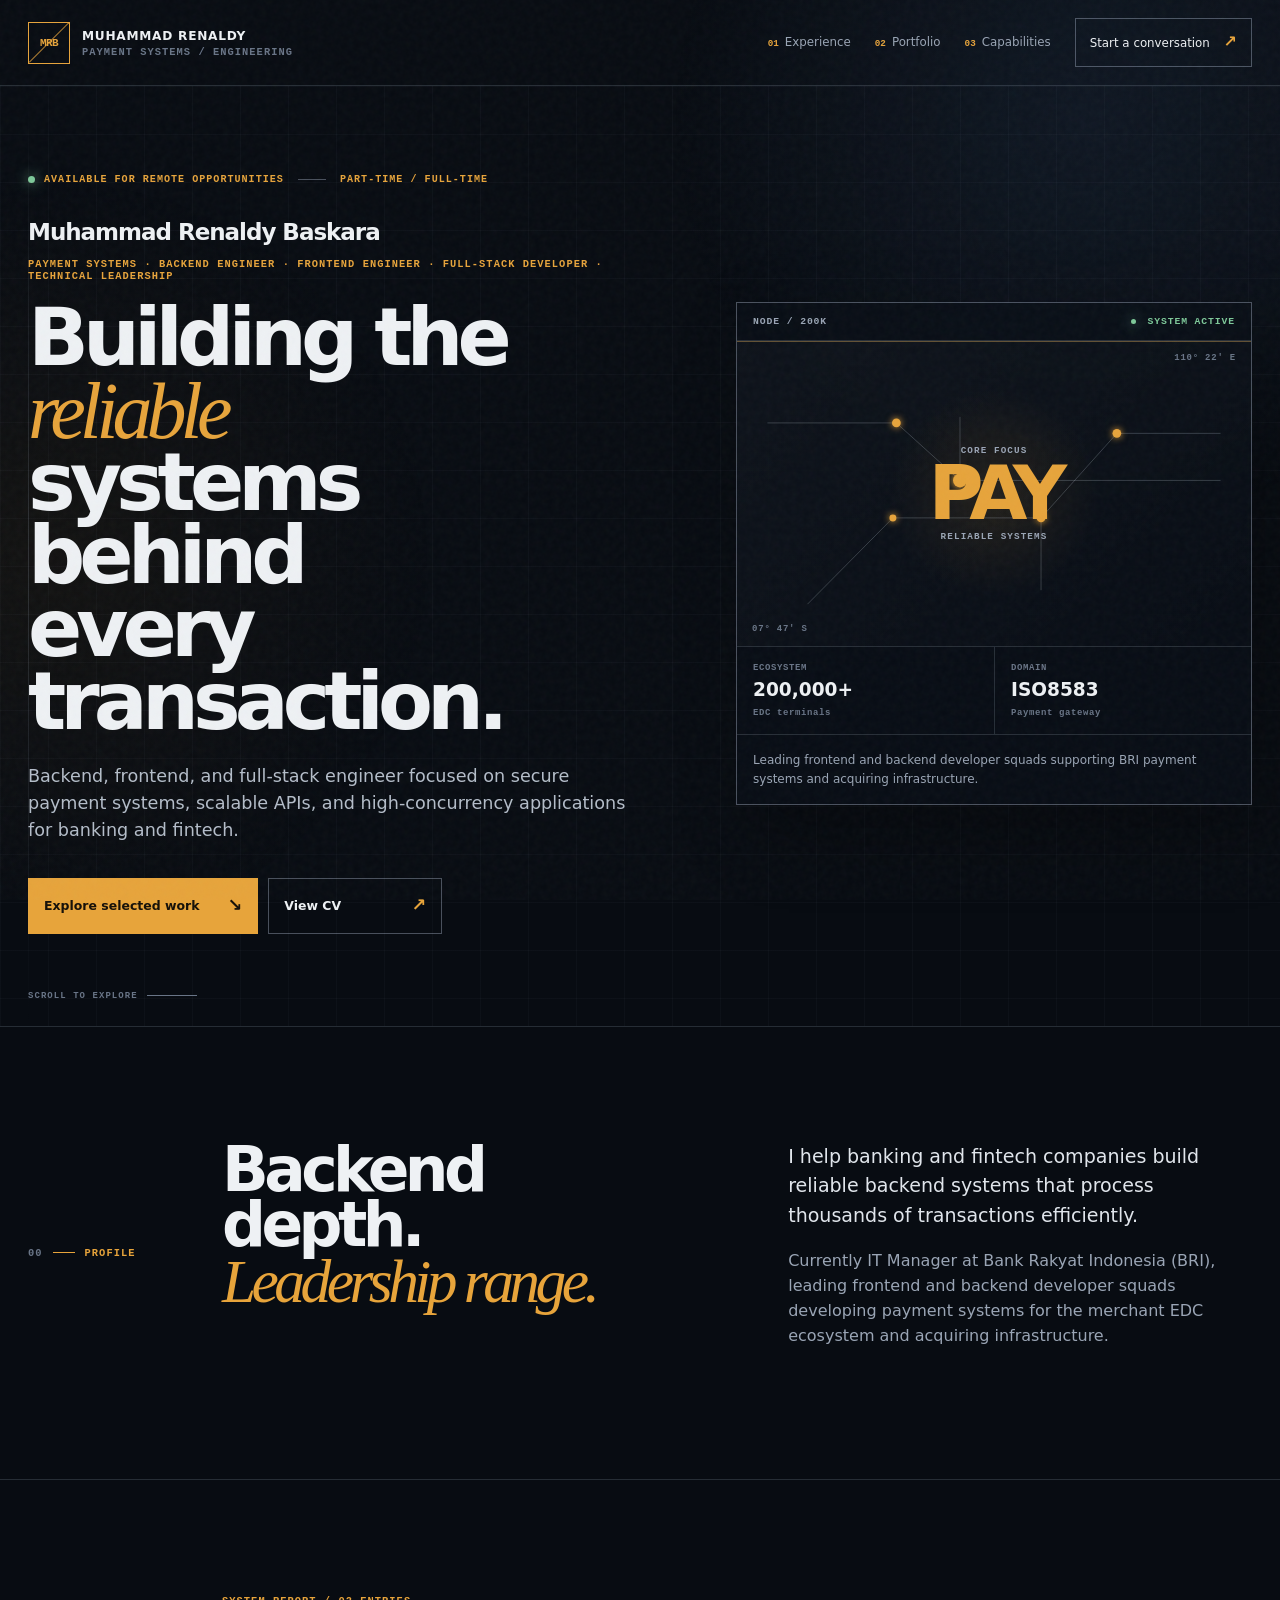
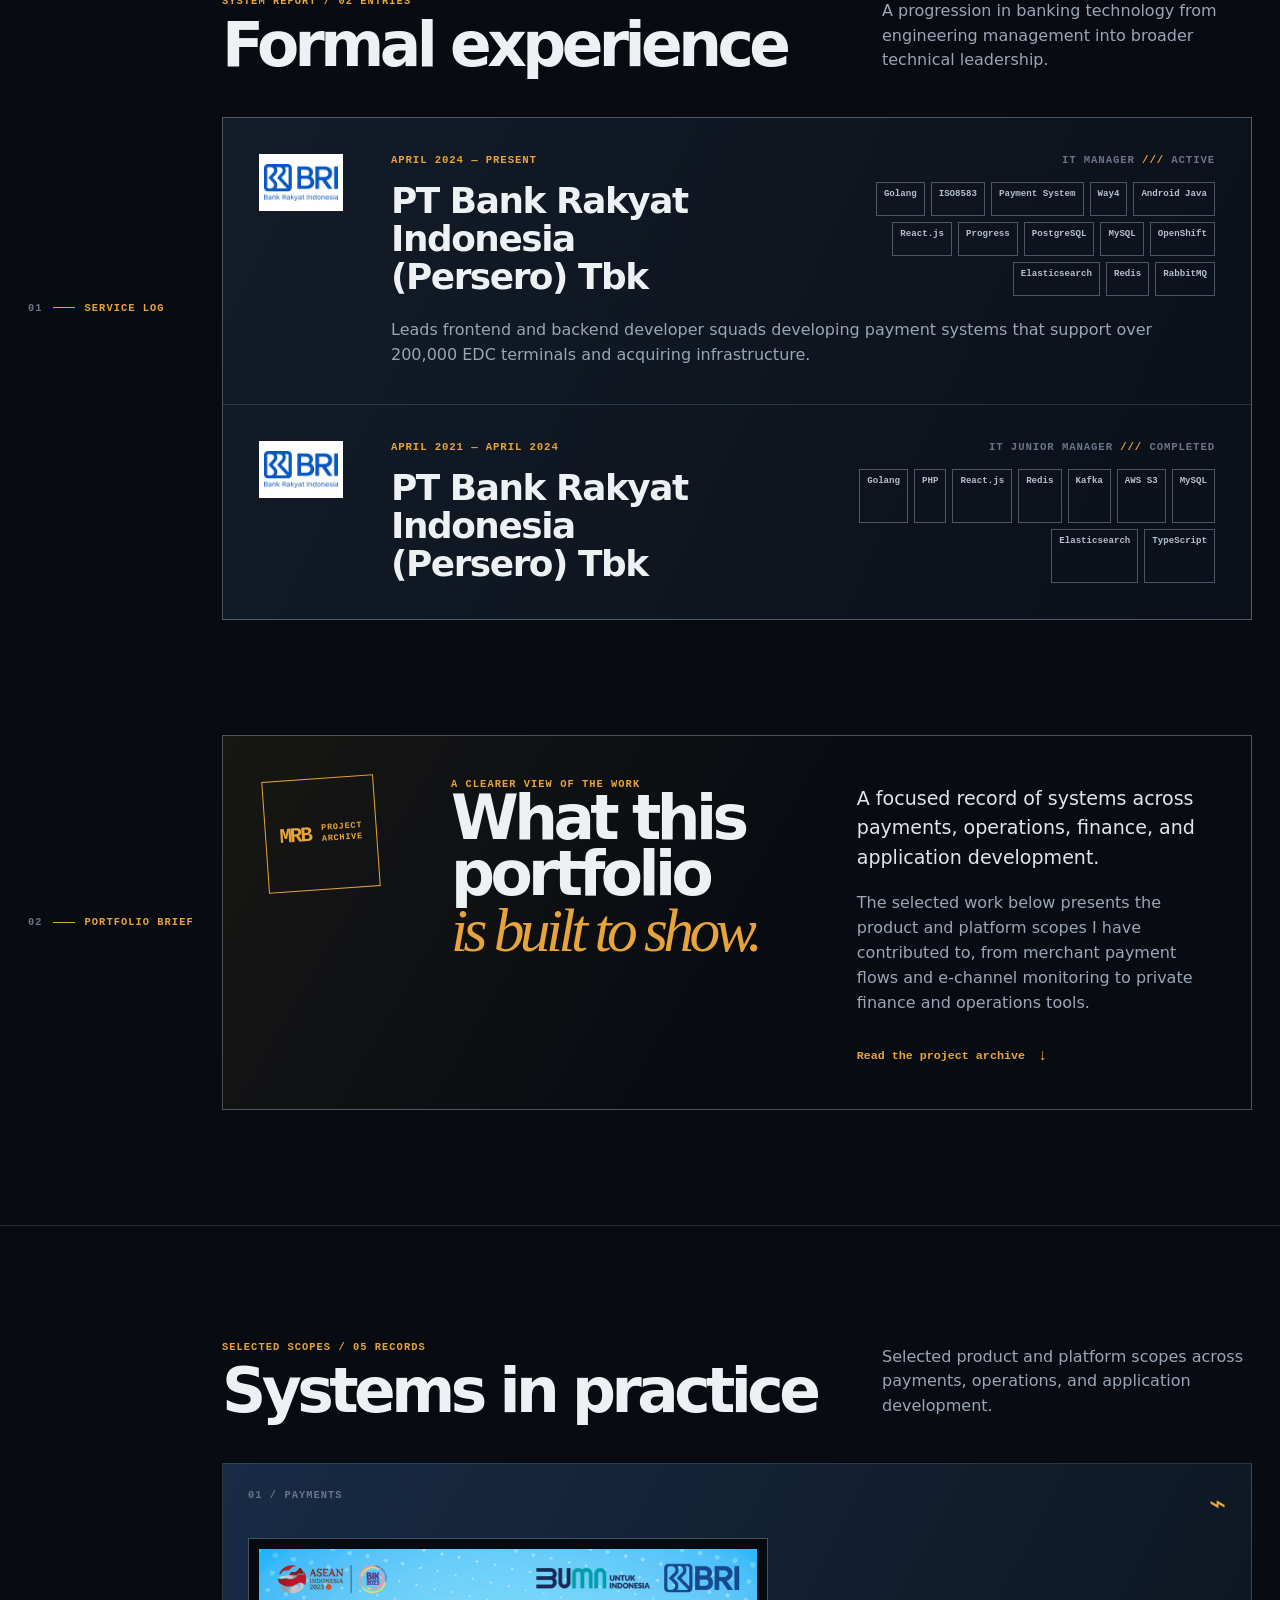
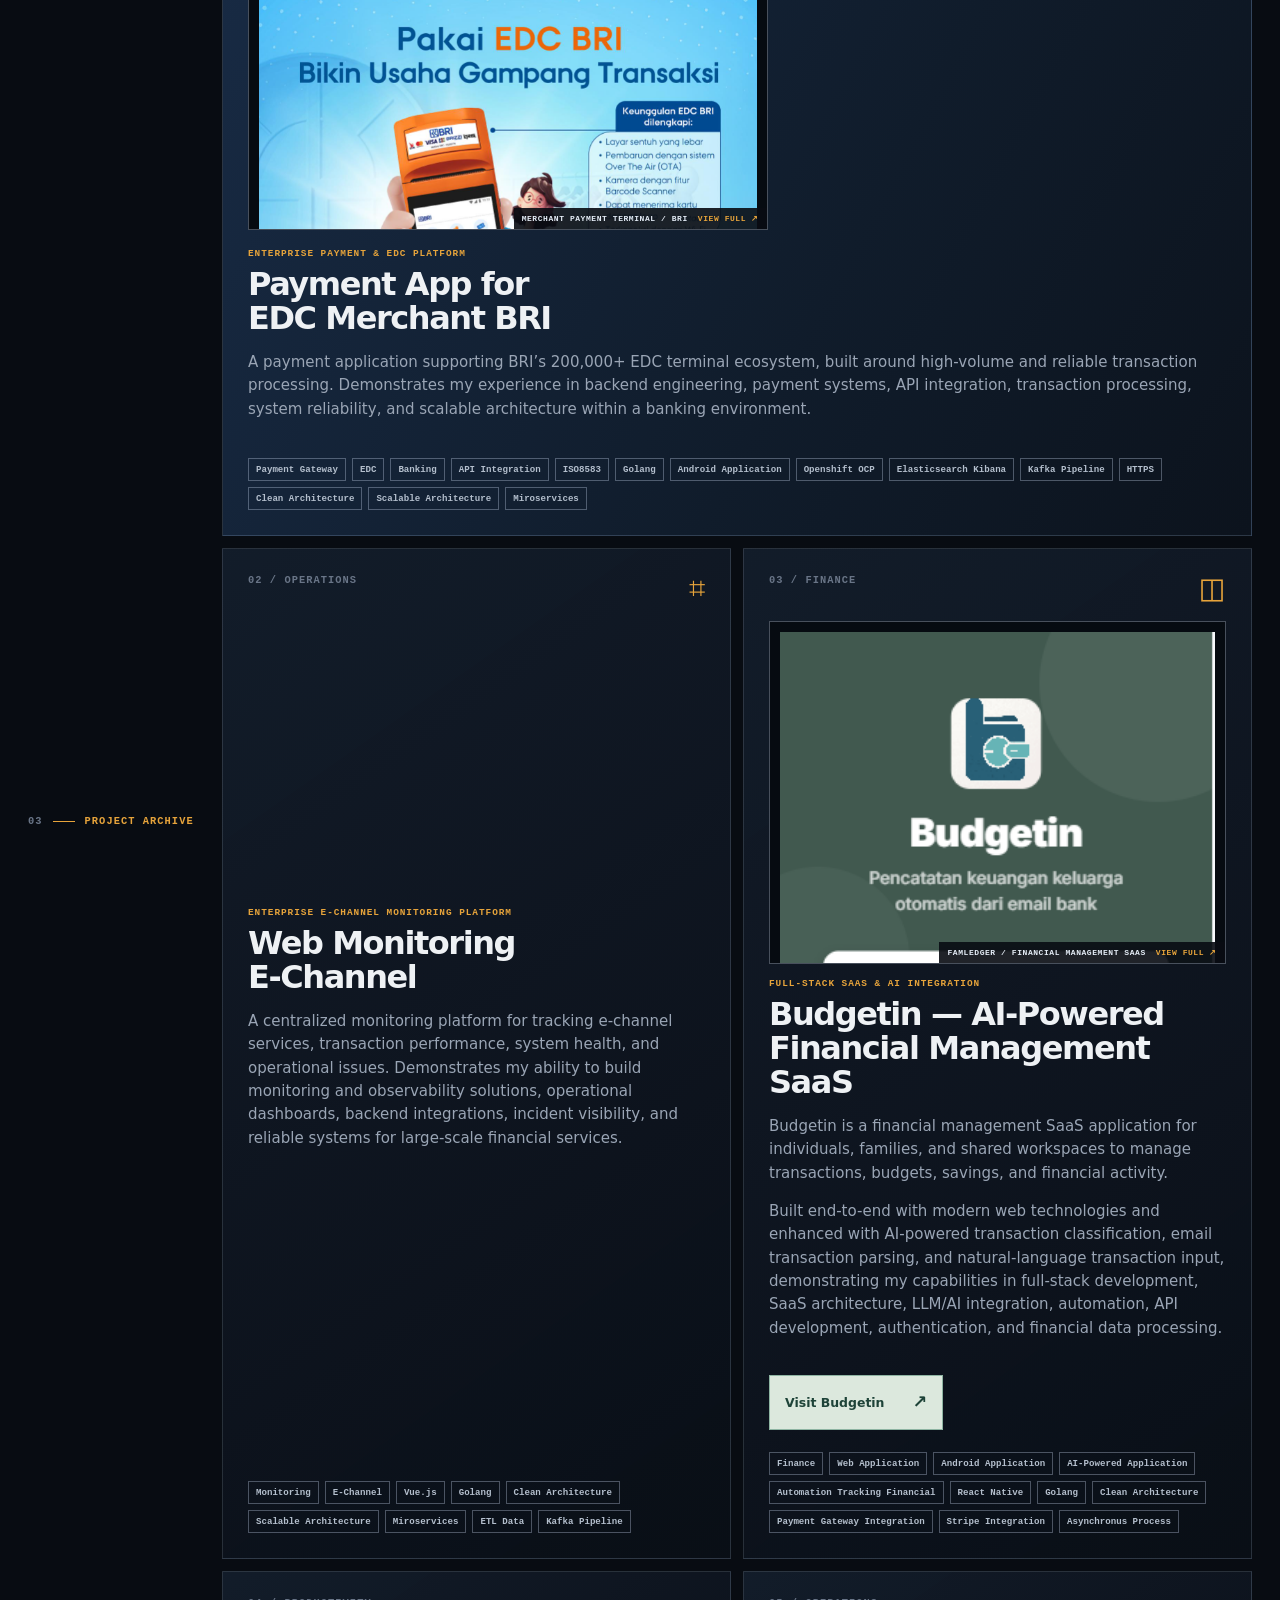
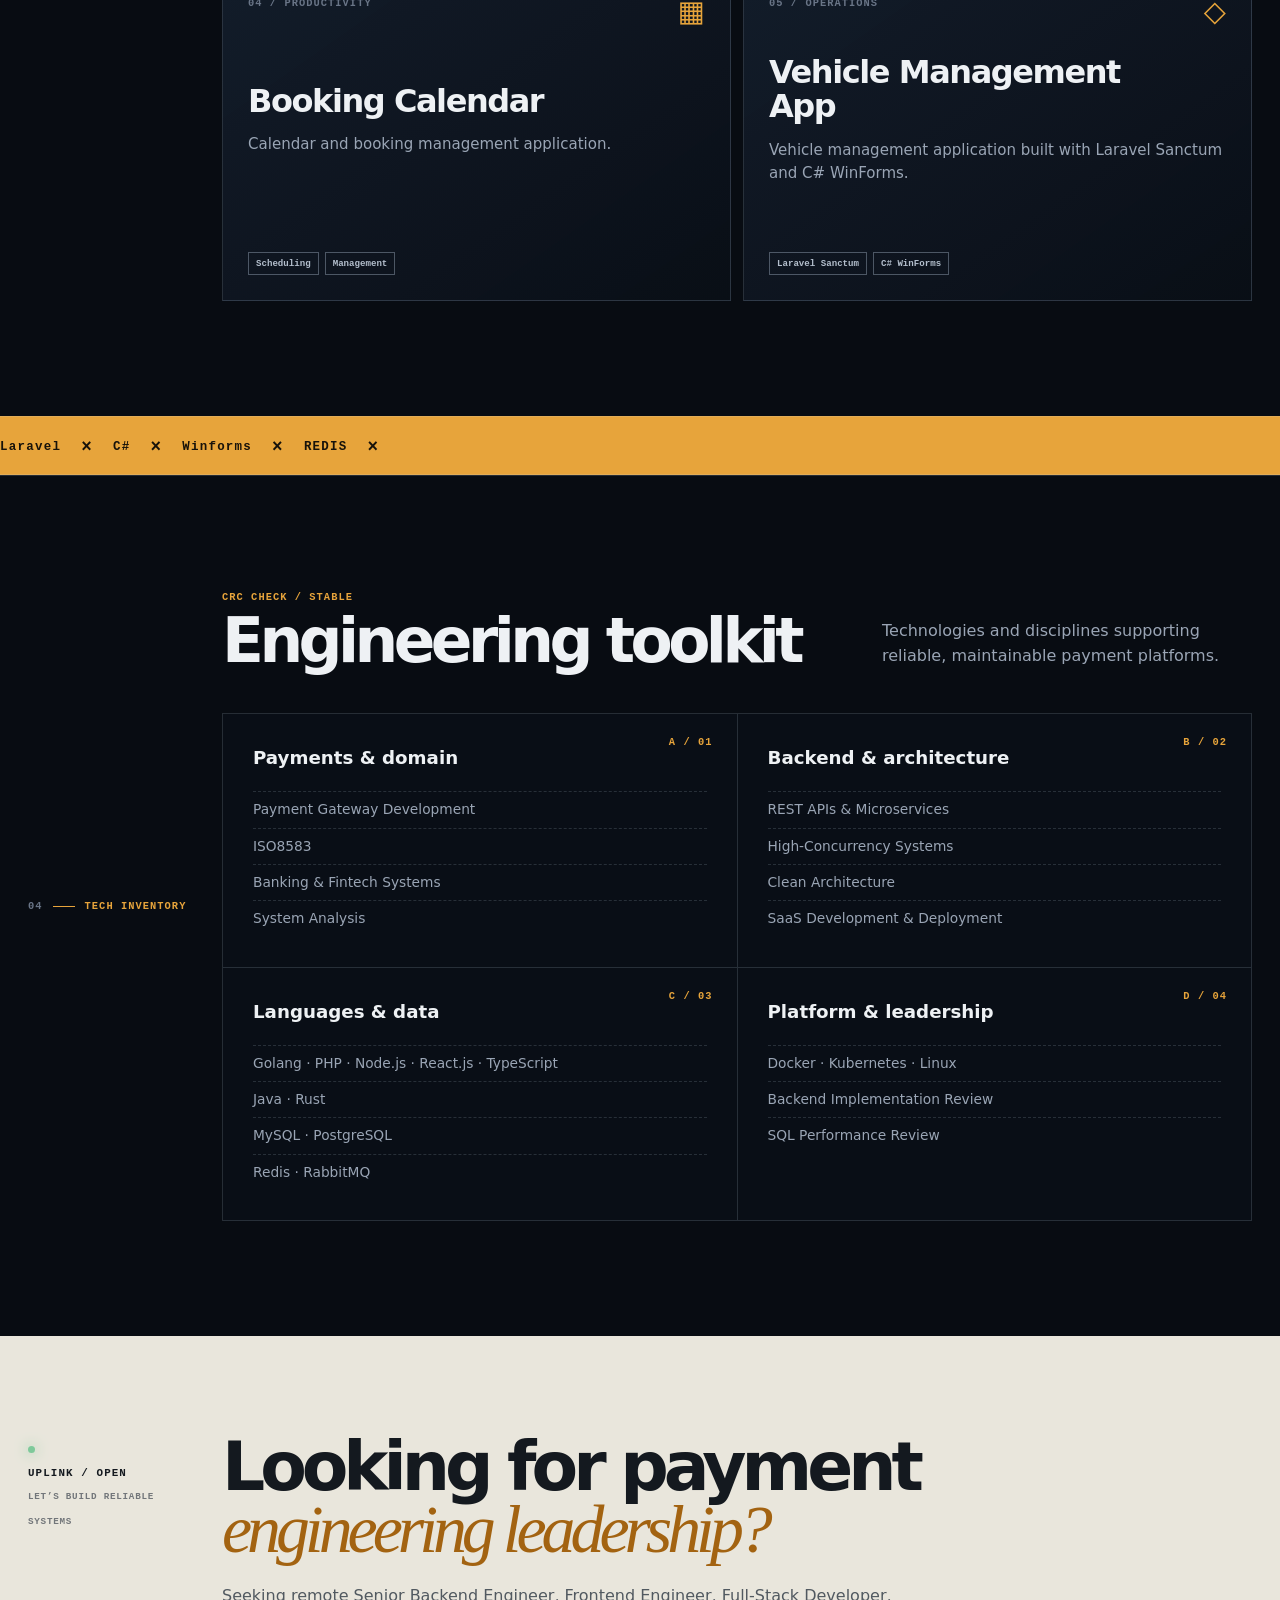
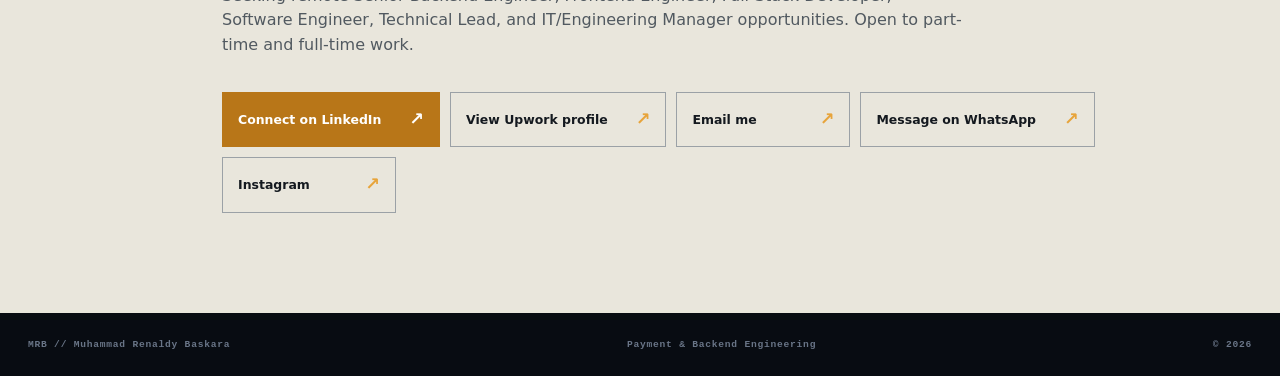
==== commit a38ab95d: "edit index.html" ====
--- a/index.html
+++ b/index.html
@@ -23,7 +23,7 @@
     <section class="section intro" id="about" aria-labelledby="about-title"><div class="section-label"><span>00</span><i></i> Profile</div><div class="section-content split-intro reveal"><h2 id="about-title">Backend depth.<br><em>Leadership range.</em></h2><div><p class="large-copy">I help banking and fintech companies build reliable backend systems that process thousands of transactions efficiently.</p><p>Currently IT Manager at Bank Rakyat Indonesia (BRI), leading frontend and backend developer squads developing payment systems for the merchant EDC ecosystem and acquiring infrastructure.</p></div></div></section>
     <section class="section" id="experience" aria-labelledby="experience-title"><div class="section-label"><span>01</span><i></i> Service log</div><div class="section-content reveal"><div class="title-row"><div><p class="eyebrow">SYSTEM REPORT / 02 ENTRIES</p><h2 id="experience-title">Formal experience</h2></div><p>A progression in banking technology from engineering management into broader technical leadership.</p></div><div class="experience-ledger"><article class="role current"><div class="role-logo"><img src="assets/bri-logo-full.jpg" alt="Bank Rakyat Indonesia (BRI) logo"></div><div class="role-body"><div class="role-meta"><p class="role-date">April 2024 — Present</p><p class="role-subtitle">IT MANAGER <span>///</span> ACTIVE</p></div><div class="role-heading"><h3>PT Bank Rakyat Indonesia<br>(Persero) Tbk</h3><ul class="role-tags" aria-label="IT Manager technology stack"><li>Golang</li><li>ISO8583</li><li>Payment System</li><li>Way4</li><li>Android Java</li><li>React.js</li><li>Progress</li><li>PostgreSQL</li><li>MySQL</li><li>OpenShift</li><li>Elasticsearch</li><li>Redis</li><li>RabbitMQ</li></ul></div><p class="role-description">Leads frontend and backend developer squads developing payment systems that support over 200,000 EDC terminals and acquiring infrastructure.</p></div></article><article class="role"><div class="role-logo"><img src="assets/bri-logo-full.jpg" alt="Bank Rakyat Indonesia (BRI) logo"></div><div class="role-body"><div class="role-meta"><p class="role-date">April 2021 — April 2024</p><p class="role-subtitle">IT JUNIOR MANAGER <span>///</span> COMPLETED</p></div><div class="role-heading"><h3>PT Bank Rakyat Indonesia<br>(Persero) Tbk</h3><ul class="role-tags" aria-label="IT Junior Manager technology stack"><li>Golang</li><li>PHP</li><li>React.js</li><li>Redis</li><li>Kafka</li><li>AWS S3</li><li>MySQL</li><li>Elasticsearch</li><li>TypeScript</li></ul></div></div></article></div></div></section>
     <section class="section portfolio-intro" id="portfolio" aria-labelledby="portfolio-title"><div class="section-label"><span>02</span><i></i> Portfolio brief</div><div class="section-content reveal"><div class="portfolio-panel"><div class="portfolio-stamp" aria-hidden="true"><span>MRB</span><small>PROJECT<br>ARCHIVE</small></div><div><p class="eyebrow">A CLEARER VIEW OF THE WORK</p><h2 id="portfolio-title">What this portfolio<br><em>is built to show.</em></h2></div><div class="portfolio-copy"><p class="large-copy">A focused record of systems across payments, operations, finance, and application development.</p><p>The selected work below presents the product and platform scopes I have contributed to, from merchant payment flows and e-channel monitoring to private finance and operations tools.</p><a class="text-link" href="#projects">Read the project archive <b aria-hidden="true">↓</b></a></div></div></div></section>
-    <section class="section projects-section" id="projects" aria-labelledby="projects-title"><div class="section-label"><span>03</span><i></i> Project archive</div><div class="section-content reveal"><div class="title-row"><div><p class="eyebrow">SELECTED SCOPES / 05 RECORDS</p><h2 id="projects-title">Systems in practice</h2></div><p>Selected product and platform scopes across payments, operations, and application development.</p></div><div class="project-grid"><article class="project featured"><div class="project-top"><span class="project-index">01 / PAYMENTS</span><span class="project-glyph" aria-hidden="true">⌁</span></div><button class="project-preview project-preview-edc" type="button" data-preview-src="assets/edc-merchant-payment.png" data-preview-alt="BRI merchant EDC terminal application visual"><img src="assets/edc-merchant-payment.png" alt="BRI merchant EDC terminal application visual"><span class="project-preview-caption">MERCHANT PAYMENT TERMINAL / BRI <b>VIEW FULL ↗</b></span></button><div class="project-body"><p class="project-kicker">ENTERPRISE PAYMENT &amp; EDC PLATFORM</p><h3>Payment App for<br>EDC Merchant BRI</h3><p>A payment application supporting BRI’s 200,000+ EDC terminal ecosystem, built around high-volume and reliable transaction processing. Demonstrates my experience in backend engineering, payment systems, API integration, transaction processing, system reliability, and scalable architecture within a banking environment.</p></div><div class="tags"><span>Payment Gateway</span><span>EDC</span><span>Banking</span><span>API Integration</span><span>ISO8583</span><span>Golang</span><span>Android Application</span><span>Openshift OCP</span><span>Elasticsearch Kibana</span><span>Kafka Pipeline</span><span>HTTPS</span><span>Clean Architecture</span><span>Scalable Architecture</span><span>Miroservices</span></div></article><article class="project"><div class="project-top"><span class="project-index">02 / OPERATIONS</span><span class="project-glyph" aria-hidden="true">⌗</span></div><div class="project-body"><p class="project-kicker">ENTERPRISE E-CHANNEL MONITORING PLATFORM</p><h3>Web Monitoring<br>E-Channel</h3><p>A centralized monitoring platform for tracking e-channel services, transaction performance, system health, and operational issues. Demonstrates my ability to build monitoring and observability solutions, operational dashboards, backend integrations, incident visibility, and reliable systems for large-scale financial services.</p></div><div class="tags"><span>Monitoring</span><span>E-Channel</span><span>Vue.js</span><span>Golang</span><span>Clean Architecture</span><span>Scalable Architecture</span><span>Miroservices</span><span>ETL Data</span><span>Kafka Pipeline</span></article><article class="project"><div class="project-top"><span class="project-index">03 / FINANCE</span><span class="project-glyph" aria-hidden="true">◫</span></div><button class="project-preview project-preview-famledger" type="button" data-preview-src="assets/famledger-financial-management.png" data-preview-alt="FamLedger financial management onboarding screen"><img src="assets/famledger-financial-management.png" alt="FamLedger financial management onboarding screen"><span class="project-preview-caption">FAMLEDGER / FINANCIAL MANAGEMENT SAAS <b>VIEW FULL ↗</b></span></button><div class="project-body"><p class="project-kicker">FULL-STACK SAAS &amp; AI INTEGRATION</p><h3>FamLedger — AI-Powered<br>Financial Management SaaS</h3><p>FamLedger is a financial management SaaS application for individuals, families, and shared workspaces to manage transactions, budgets, savings, and financial activity.</p><p>Built end-to-end with modern web technologies and enhanced with AI-powered transaction classification, email transaction parsing, and natural-language transaction input, demonstrating my capabilities in full-stack development, SaaS architecture, LLM/AI integration, automation, API development, authentication, and financial data processing.</p><a class="button button-famledger" href="https://famledger.my.id" target="_blank" rel="noopener noreferrer"><span>Visit FamLedger</span><b aria-hidden="true">↗</b></a></div><div class="tags"><span>Finance</span><span>Web Application</span><span>Android Application</span><span>AI-Powered Application</span><span>Automation Tracking Financial</span><span>React Native</span><span>Golang</span><span>Clean Architecture</span><span>Payment Gateway Integration</span><span>Stripe Integration</span><span>Asynchronus Process</span></div></article><article class="project"><div class="project-top"><span class="project-index">04 / PRODUCTIVITY</span><span class="project-glyph" aria-hidden="true">▦</span></div><div class="project-body"><h3>Booking Calendar</h3><p>Calendar and booking management application.</p></div><div class="tags"><span>Scheduling</span><span>Management</span></div></article><article class="project"><div class="project-top"><span class="project-index">05 / OPERATIONS</span><span class="project-glyph" aria-hidden="true">◇</span></div><div class="project-body"><h3>Vehicle Management<br>App</h3><p>Vehicle management application built with Laravel Sanctum and C# WinForms.</p></div><div class="tags"><span>Laravel Sanctum</span><span>C# WinForms</span></div></article></div></div></section>
+    <section class="section projects-section" id="projects" aria-labelledby="projects-title"><div class="section-label"><span>03</span><i></i> Project archive</div><div class="section-content reveal"><div class="title-row"><div><p class="eyebrow">SELECTED SCOPES / 05 RECORDS</p><h2 id="projects-title">Systems in practice</h2></div><p>Selected product and platform scopes across payments, operations, and application development.</p></div><div class="project-grid"><article class="project featured"><div class="project-top"><span class="project-index">01 / PAYMENTS</span><span class="project-glyph" aria-hidden="true">⌁</span></div><button class="project-preview project-preview-edc" type="button" data-preview-src="assets/edc-merchant-payment.png" data-preview-alt="BRI merchant EDC terminal application visual"><img src="assets/edc-merchant-payment.png" alt="BRI merchant EDC terminal application visual"><span class="project-preview-caption">MERCHANT PAYMENT TERMINAL / BRI <b>VIEW FULL ↗</b></span></button><div class="project-body"><p class="project-kicker">ENTERPRISE PAYMENT &amp; EDC PLATFORM</p><h3>Payment App for<br>EDC Merchant BRI</h3><p>A payment application supporting BRI’s 200,000+ EDC terminal ecosystem, built around high-volume and reliable transaction processing. Demonstrates my experience in backend engineering, payment systems, API integration, transaction processing, system reliability, and scalable architecture within a banking environment.</p></div><div class="tags"><span>Payment Gateway</span><span>EDC</span><span>Banking</span><span>API Integration</span><span>ISO8583</span><span>Golang</span><span>Android Application</span><span>Openshift OCP</span><span>Elasticsearch Kibana</span><span>Kafka Pipeline</span><span>HTTPS</span><span>Clean Architecture</span><span>Scalable Architecture</span><span>Miroservices</span></div></article><article class="project"><div class="project-top"><span class="project-index">02 / OPERATIONS</span><span class="project-glyph" aria-hidden="true">⌗</span></div><div class="project-body"><p class="project-kicker">ENTERPRISE E-CHANNEL MONITORING PLATFORM</p><h3>Web Monitoring<br>E-Channel</h3><p>A centralized monitoring platform for tracking e-channel services, transaction performance, system health, and operational issues. Demonstrates my ability to build monitoring and observability solutions, operational dashboards, backend integrations, incident visibility, and reliable systems for large-scale financial services.</p></div><div class="tags"><span>Monitoring</span><span>E-Channel</span><span>Vue.js</span><span>Golang</span><span>Clean Architecture</span><span>Scalable Architecture</span><span>Miroservices</span><span>ETL Data</span><span>Kafka Pipeline</span></article><article class="project"><div class="project-top"><span class="project-index">03 / FINANCE</span><span class="project-glyph" aria-hidden="true">◫</span></div><button class="project-preview project-preview-famledger" type="button" data-preview-src="assets/famledger-financial-management.png" data-preview-alt="FamLedger financial management onboarding screen"><img src="assets/famledger-financial-management.png" alt="FamLedger financial management onboarding screen"><span class="project-preview-caption">FAMLEDGER / FINANCIAL MANAGEMENT SAAS <b>VIEW FULL ↗</b></span></button><div class="project-body"><p class="project-kicker">FULL-STACK SAAS &amp; AI INTEGRATION</p><h3>Budgetin — AI-Powered<br>Financial Management SaaS</h3><p>Budgetin is a financial management SaaS application for individuals, families, and shared workspaces to manage transactions, budgets, savings, and financial activity.</p><p>Built end-to-end with modern web technologies and enhanced with AI-powered transaction classification, email transaction parsing, and natural-language transaction input, demonstrating my capabilities in full-stack development, SaaS architecture, LLM/AI integration, automation, API development, authentication, and financial data processing.</p><a class="button button-famledger" href="https://famledger.my.id" target="_blank" rel="noopener noreferrer"><span>Visit Budgetin</span><b aria-hidden="true">↗</b></a></div><div class="tags"><span>Finance</span><span>Web Application</span><span>Android Application</span><span>AI-Powered Application</span><span>Automation Tracking Financial</span><span>React Native</span><span>Golang</span><span>Clean Architecture</span><span>Payment Gateway Integration</span><span>Stripe Integration</span><span>Asynchronus Process</span></div></article><article class="project"><div class="project-top"><span class="project-index">04 / PRODUCTIVITY</span><span class="project-glyph" aria-hidden="true">▦</span></div><div class="project-body"><h3>Booking Calendar</h3><p>Calendar and booking management application.</p></div><div class="tags"><span>Scheduling</span><span>Management</span></div></article><article class="project"><div class="project-top"><span class="project-index">05 / OPERATIONS</span><span class="project-glyph" aria-hidden="true">◇</span></div><div class="project-body"><h3>Vehicle Management<br>App</h3><p>Vehicle management application built with Laravel Sanctum and C# WinForms.</p></div><div class="tags"><span>Laravel Sanctum</span><span>C# WinForms</span></div></article></div></div></section>
     <section class="ticker" aria-label="Core technologies"><div><span>Laravel</span><b>×</b><span>C#</span><b>×</b><span>Winforms</span><b>×</b><span>REDIS</span><b>×</b></div></section>
     <section class="section" id="skills" aria-labelledby="skills-title"><div class="section-label"><span>04</span><i></i> Tech inventory</div><div class="section-content reveal"><div class="title-row"><div><p class="eyebrow">CRC CHECK / STABLE</p><h2 id="skills-title">Engineering toolkit</h2></div><p>Technologies and disciplines supporting reliable, maintainable payment platforms.</p></div><div class="skill-grid"><article><span class="skill-no">A / 01</span><h3>Payments &amp; domain</h3><ul><li>Payment Gateway Development</li><li>ISO8583</li><li>Banking &amp; Fintech Systems</li><li>System Analysis</li></ul></article><article><span class="skill-no">B / 02</span><h3>Backend &amp; architecture</h3><ul><li>REST APIs &amp; Microservices</li><li>High-Concurrency Systems</li><li>Clean Architecture</li><li>SaaS Development &amp; Deployment</li></ul></article><article><span class="skill-no">C / 03</span><h3>Languages &amp; data</h3><ul><li>Golang · PHP · Node.js · React.js · TypeScript</li><li>Java · Rust</li><li>MySQL · PostgreSQL</li><li>Redis · RabbitMQ</li></ul></article><article><span class="skill-no">D / 04</span><h3>Platform &amp; leadership</h3><ul><li>Docker · Kubernetes · Linux</li><li>Backend Implementation Review</li><li>SQL Performance Review</li></ul></article></div></div></section>
     <section class="contact" id="contact" aria-labelledby="contact-title"><div class="contact-grid"><div class="contact-label"><span class="status-dot" aria-hidden="true"></span><p>UPLINK / OPEN</p><small>LET’S BUILD RELIABLE SYSTEMS</small></div><div><h2 id="contact-title">Looking for payment<br><em>engineering leadership?</em></h2><p>Seeking remote Senior Backend Engineer, Frontend Engineer, Full-Stack Developer, Software Engineer, Technical Lead, and IT/Engineering Manager opportunities. Open to part-time and full-time work.</p><div class="contact-actions"><a class="button button-primary" href="https://www.linkedin.com/in/mrenaldybaskara?trk=contact-info" target="_blank" rel="noopener noreferrer"><span>Connect on LinkedIn</span><b aria-hidden="true">↗</b></a><a class="button button-secondary" href="https://www.upwork.com/freelancers/~01356ddc4dbcc68cb0?companyReference=2062589248382688414&amp;mp_source=share" target="_blank" rel="noopener noreferrer"><span>View Upwork profile</span><b aria-hidden="true">↗</b></a><a class="button button-secondary" href="mailto:renaldybaskara8@gmail.com"><span>Email me</span><b aria-hidden="true">↗</b></a><a class="button button-secondary" href="https://wa.me/6281272103353" target="_blank" rel="noopener noreferrer"><span>Message on WhatsApp</span><b aria-hidden="true">↗</b></a><a class="button button-secondary" href="https://www.instagram.com/renaldybaskara?igsh=ZHhtNmtpYXdxajly&amp;utm_source=qr" target="_blank" rel="noopener noreferrer"><span>Instagram</span><b aria-hidden="true">↗</b></a></div></div></div></section>
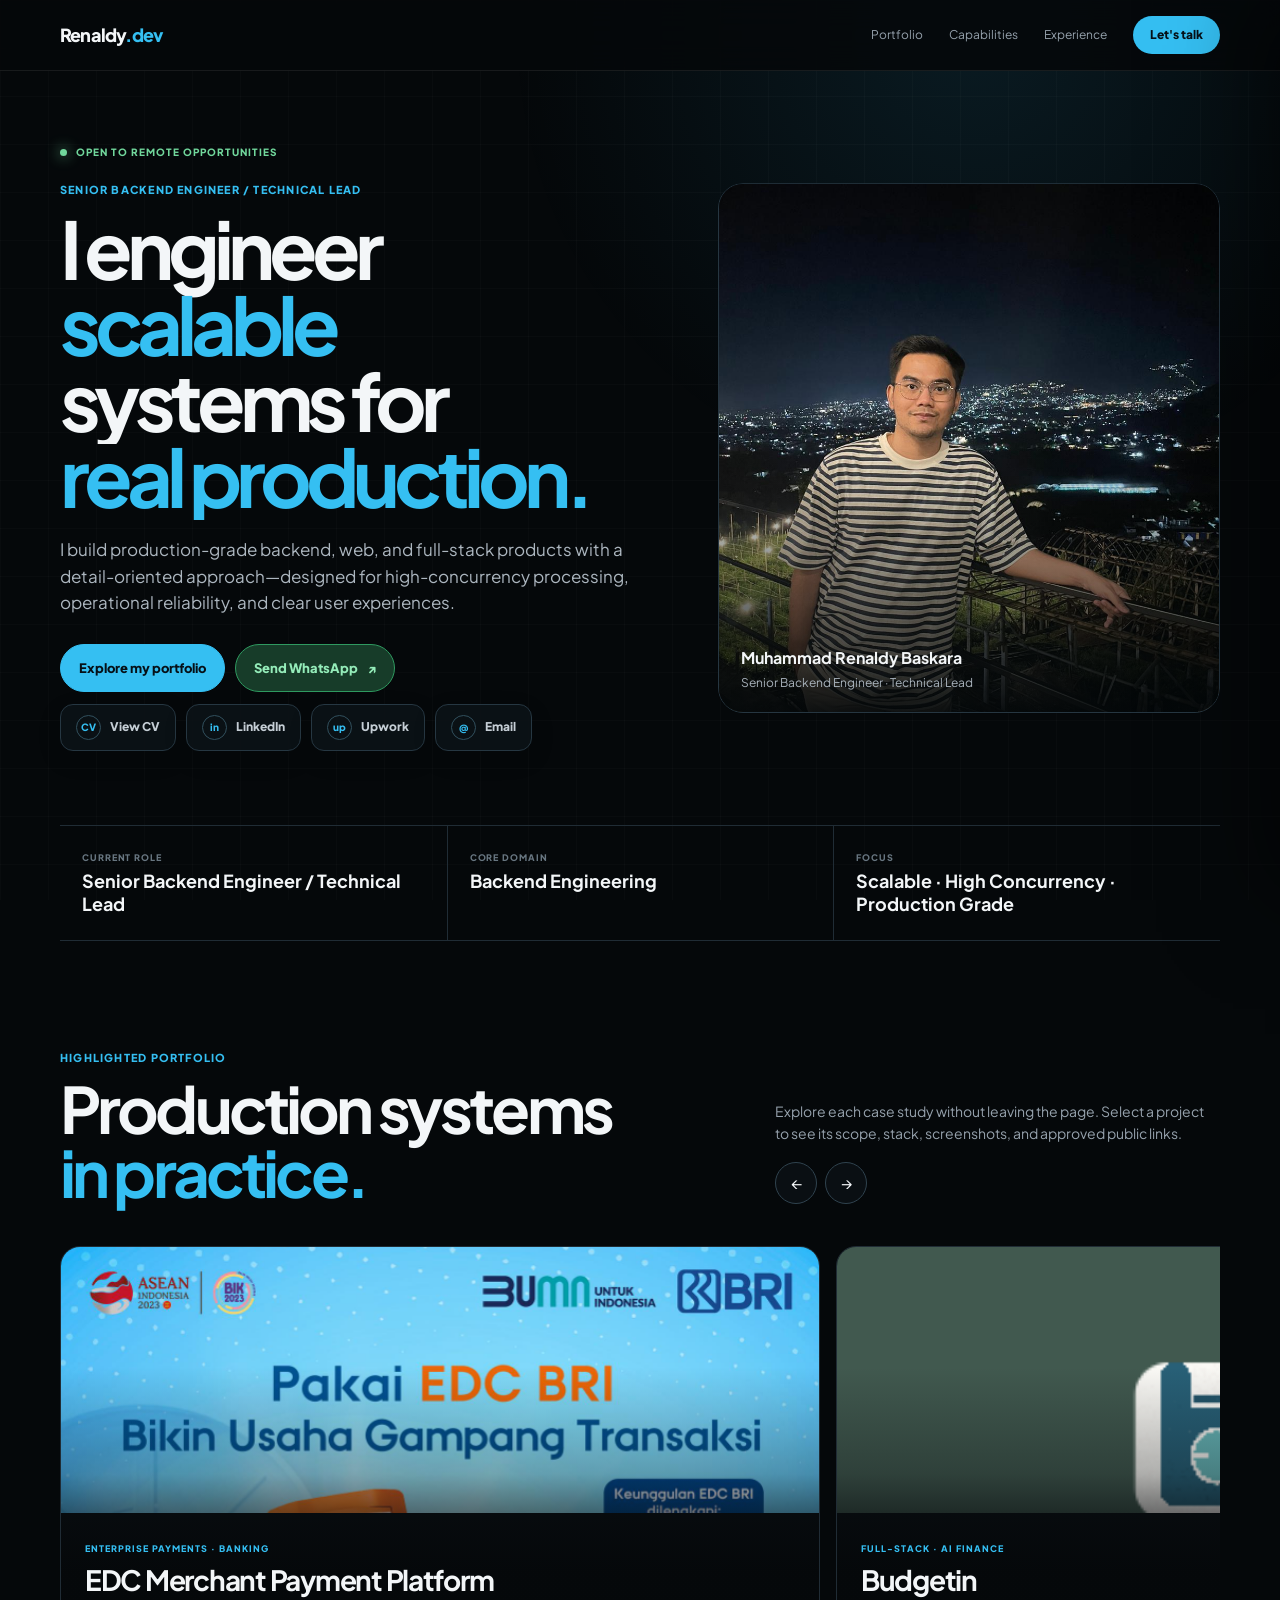
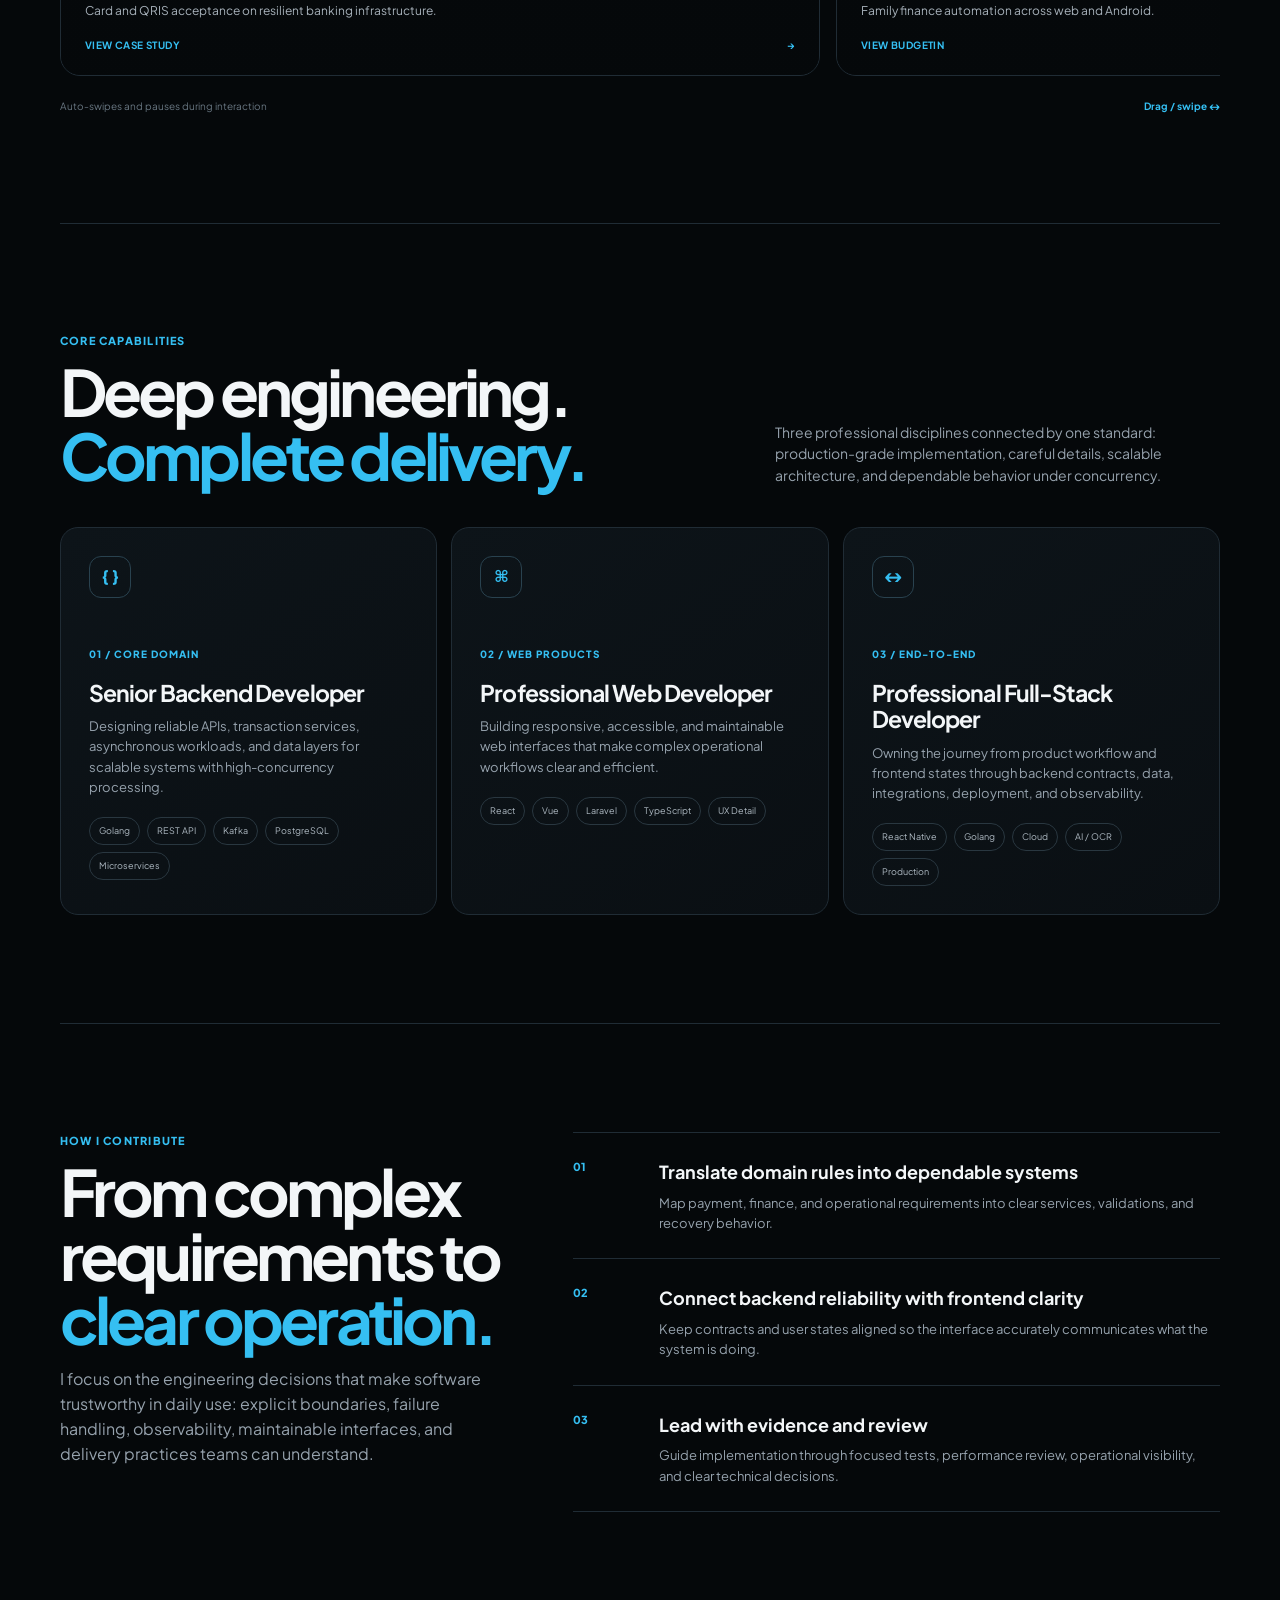
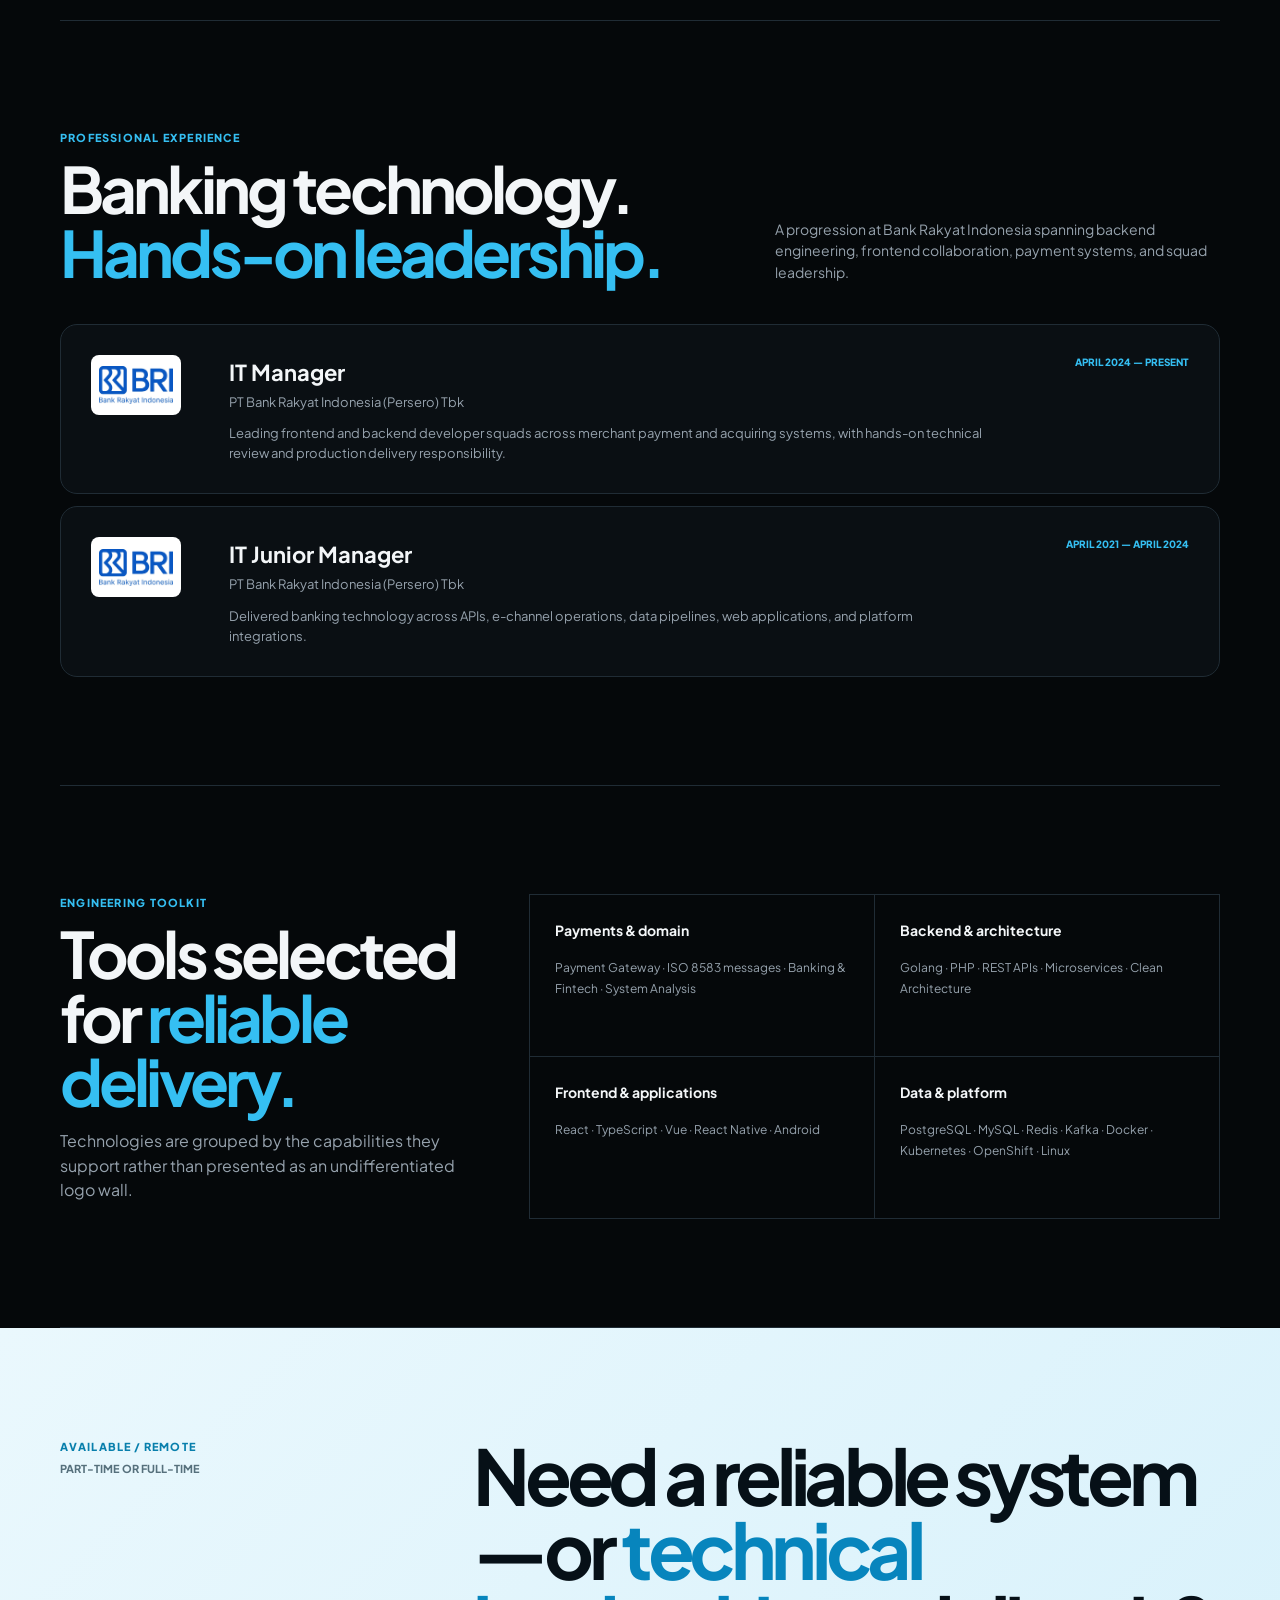
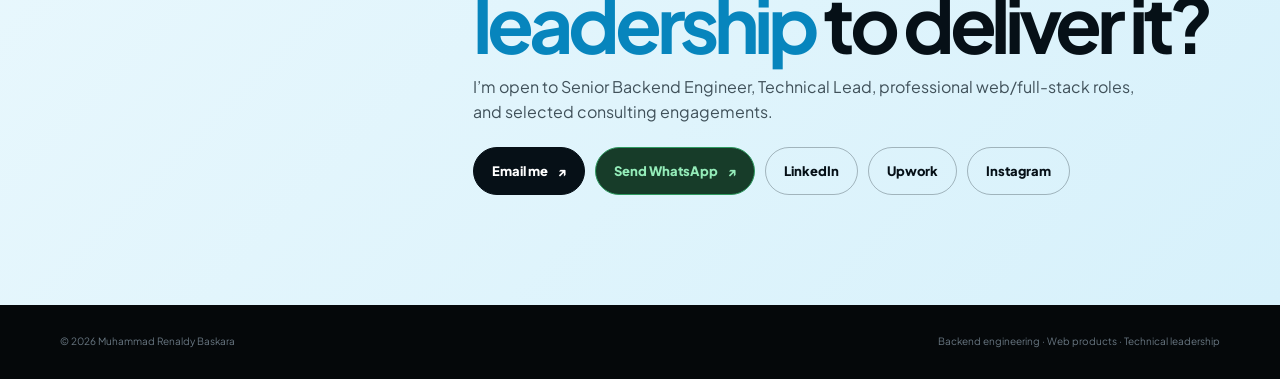
==== commit 7aebda9f: "feat: redesign professional portfolio experience" ====
--- a/index.html
+++ b/index.html
@@ -1,34 +1,168 @@
 <!doctype html>
 <html lang="en">
 <head>
-  <meta charset="utf-8"><meta name="viewport" content="width=device-width, initial-scale=1">
-  <meta name="description" content="Muhammad Renaldy Baskara is a Backend, Frontend, and Full-Stack Engineer focused on payment gateways, banking systems, Golang, ISO8583, scalable APIs, and high-concurrency fintech platforms."><meta name="theme-color" content="#080c12">
-  <link rel="canonical" href="https://famledger.my.id/renaldybaskara/"><meta property="og:type" content="website"><meta property="og:title" content="Muhammad Renaldy Baskara — Senior Backend Engineer & Technical Lead"><meta property="og:description" content="Payment gateway, banking systems, Golang, ISO8583, scalable APIs, and high-concurrency backend engineering."><meta property="og:url" content="https://famledger.my.id/renaldybaskara/"><meta name="twitter:card" content="summary">
-  <title>Muhammad Renaldy Baskara — Senior Backend Engineer & Technical Lead</title>
-  <script type="application/ld+json">{"@context":"https://schema.org","@type":"Person","name":"Muhammad Renaldy Baskara","jobTitle":"Senior Backend Engineer | Payment Gateway | Golang | ISO8583","url":"https://famledger.my.id/renaldybaskara/","worksFor":{"@type":"Organization","name":"Bank Rakyat Indonesia"},"sameAs":["https://www.linkedin.com/in/mrenaldybaskara?trk=contact-info","https://www.upwork.com/freelancers/~01356ddc4dbcc68cb0?companyReference=2062589248382688414&mp_source=share","mailto:renaldybaskara8@gmail.com","https://wa.me/6281272103353","https://www.instagram.com/renaldybaskara?igsh=ZHhtNmtpYXdxajly&utm_source=qr"]}</script>
-  <link rel="stylesheet" href="assets/styles.css"><script src="assets/main.js" defer></script>
+  <meta charset="utf-8">
+  <meta name="viewport" content="width=device-width,initial-scale=1">
+  <meta name="description" content="Muhammad Renaldy Baskara is a Senior Backend Engineer and Technical Lead building production-grade, scalable, high-concurrency backend, web, and full-stack products.">
+  <meta name="theme-color" content="#05080a">
+  <link rel="canonical" href="https://famledger.my.id/renaldybaskara/">
+  <meta property="og:type" content="website">
+  <meta property="og:title" content="Muhammad Renaldy Baskara — Senior Backend Engineer &amp; Technical Lead">
+  <meta property="og:description" content="Production-grade backend engineering, scalable systems, professional web development, and full-stack delivery.">
+  <meta property="og:url" content="https://famledger.my.id/renaldybaskara/">
+  <meta name="twitter:card" content="summary">
+  <title>Muhammad Renaldy Baskara — Senior Backend Engineer &amp; Technical Lead</title>
+  <link rel="preconnect" href="https://fonts.googleapis.com">
+  <link rel="preconnect" href="https://fonts.gstatic.com" crossorigin>
+  <link href="https://fonts.googleapis.com/css2?family=Plus+Jakarta+Sans:wght@400;500;600;700;800&amp;display=swap" rel="stylesheet">
+  <script type="application/ld+json">{"@context":"https://schema.org","@type":"Person","name":"Muhammad Renaldy Baskara","jobTitle":"Senior Backend Engineer / Technical Lead","url":"https://famledger.my.id/renaldybaskara/","worksFor":{"@type":"Organization","name":"Bank Rakyat Indonesia"},"sameAs":["https://www.linkedin.com/in/mrenaldybaskara?trk=contact-info","https://www.upwork.com/freelancers/~01356ddc4dbcc68cb0?companyReference=2062589248382688414&mp_source=share","mailto:renaldybaskara6@gmail.com","https://wa.me/6281272103353","https://www.instagram.com/renaldybaskara?igsh=ZHhtNmtpYXdxajly&utm_source=qr"]}</script>
+  <link rel="stylesheet" href="assets/styles.css">
+  <script src="assets/main.js" defer></script>
 </head>
-<body>
-  <a class="skip-link" href="#main">Skip to main content</a><div class="page-noise" aria-hidden="true"></div>
+<body class="motion">
+  <a class="skip-link" href="#main">Skip to main content</a>
+  <div class="page-grid" aria-hidden="true"></div>
+
   <header class="site-header">
-    <a class="brand" href="#top" aria-label="Muhammad Renaldy Baskara, home"><span class="brand-mark" aria-hidden="true"><i></i><b>MRB</b></span><span class="brand-copy"><strong>MUHAMMAD RENALDY</strong><small>PAYMENT SYSTEMS / ENGINEERING</small></span></a>
-    <nav aria-label="Primary navigation"><a href="#experience"><span>01</span>Experience</a><a href="#portfolio"><span>02</span>Portfolio</a><a href="#skills"><span>03</span>Capabilities</a><a class="nav-cta" href="#contact">Start a conversation <b aria-hidden="true">↗</b></a></nav>
+    <div class="wrap nav-inner">
+      <a class="brand" href="#top" aria-label="Muhammad Renaldy Baskara, home">Renaldy<span>.dev</span></a>
+      <nav aria-label="Primary navigation">
+        <a href="#portfolio">Portfolio</a>
+        <a href="#capabilities">Capabilities</a>
+        <a href="#experience">Experience</a>
+        <a class="nav-cta" href="#contact">Let's talk</a>
+      </nav>
+    </div>
   </header>
+
   <main id="main">
-    <section class="hero" id="top" aria-labelledby="hero-title">
-      <div class="hero-copy reveal"><div class="signal-line"><span class="status-dot" aria-hidden="true"></span><span>AVAILABLE FOR REMOTE OPPORTUNITIES</span><i aria-hidden="true"></i><span>PART-TIME / FULL-TIME</span></div><p class="hero-name">Muhammad Renaldy Baskara</p><p class="eyebrow">Payment systems · Backend engineer · Frontend engineer · Full-stack developer · Technical leadership</p><h1 id="hero-title">Building the <em>reliable</em><br>systems behind<br>every transaction.</h1><p class="hero-lede">Backend, frontend, and full-stack engineer focused on secure payment systems, scalable APIs, and high-concurrency applications for banking and fintech.</p><div class="hero-actions"><a class="button button-primary" href="#projects"><span>Explore selected work</span><b aria-hidden="true">↘</b></a><a class="button button-secondary" href="Muhammad_Renaldy_Baskara_CV.pdf"><span>View CV</span><b aria-hidden="true">↗</b></a></div></div>
-      <aside class="system-card reveal" aria-label="Professional focus overview"><div class="card-topline"><span>NODE / 200K</span><span><i class="ping" aria-hidden="true"></i> SYSTEM ACTIVE</span></div><div class="system-display"><div class="scan-line" aria-hidden="true"></div><svg class="network-graphic" viewBox="0 0 520 350" aria-hidden="true"><path d="M0 94H148L221 160H520M46 302l98-99h170l87-97h119M221 160v-73M314 203v83"/><circle cx="148" cy="94" r="5"/><circle cx="221" cy="160" r="8"/><circle cx="401" cy="106" r="5"/><circle cx="314" cy="203" r="5"/><circle cx="144" cy="203" r="4"/></svg><div class="system-center"><small>CORE FOCUS</small><strong>PAY</strong><span>RELIABLE SYSTEMS</span></div><div class="system-coordinate coordinate-one">07° 47' S</div><div class="system-coordinate coordinate-two">110° 22' E</div></div><div class="system-stats"><div><small>ECOSYSTEM</small><strong>200,000+</strong><span>EDC terminals</span></div><div><small>DOMAIN</small><strong>ISO8583</strong><span>Payment gateway</span></div></div><p class="system-note">Leading frontend and backend developer squads supporting BRI payment systems and acquiring infrastructure.</p></aside>
-      <div class="scroll-prompt" aria-hidden="true"><span>SCROLL TO EXPLORE</span><i></i></div>
+    <section class="hero wrap" id="top" aria-labelledby="hero-title">
+      <div class="hero-copy">
+        <p class="availability"><span aria-hidden="true"></span>Open to remote opportunities</p>
+        <p class="eyebrow">Senior Backend Engineer / Technical Lead</p>
+        <h1 id="hero-title">
+          <span class="hero-line"><span>I engineer <em>scalable</em></span></span>
+          <span class="hero-line"><span>systems for</span></span>
+          <span class="hero-line"><span><em>real production.</em></span></span>
+        </h1>
+        <p class="hero-lede">I build production-grade backend, web, and full-stack products with a detail-oriented approach—designed for high-concurrency processing, operational reliability, and clear user experiences.</p>
+        <div class="hero-actions">
+          <div class="primary-actions">
+            <a class="button button-primary" href="#portfolio">Explore my portfolio</a>
+            <a class="button button-whatsapp" href="https://wa.me/6281272103353" target="_blank" rel="noopener noreferrer">Send WhatsApp <span aria-hidden="true">↗</span></a>
+          </div>
+          <div class="professional-links" aria-label="Professional profiles and contact links">
+            <a href="Muhammad_Renaldy_Baskara_CV.pdf"><span class="link-icon" aria-hidden="true">CV</span>View CV</a>
+            <a href="https://www.linkedin.com/in/mrenaldybaskara?trk=contact-info" target="_blank" rel="noopener noreferrer"><span class="link-icon" aria-hidden="true">in</span>LinkedIn</a>
+            <a href="https://www.upwork.com/freelancers/~01356ddc4dbcc68cb0?companyReference=2062589248382688414&amp;mp_source=share" target="_blank" rel="noopener noreferrer"><span class="link-icon" aria-hidden="true">up</span>Upwork</a>
+            <a href="mailto:renaldybaskara6@gmail.com"><span class="link-icon" aria-hidden="true">@</span>Email</a>
+          </div>
+        </div>
+      </div>
+      <figure class="portrait">
+        <img class="profile-photo" src="assets/profile-photo.jpeg" alt="Muhammad Renaldy Baskara in a city landscape at night">
+        <figcaption><strong>Muhammad Renaldy Baskara</strong><span>Senior Backend Engineer · Technical Lead</span></figcaption>
+      </figure>
     </section>
-    <section class="section intro" id="about" aria-labelledby="about-title"><div class="section-label"><span>00</span><i></i> Profile</div><div class="section-content split-intro reveal"><h2 id="about-title">Backend depth.<br><em>Leadership range.</em></h2><div><p class="large-copy">I help banking and fintech companies build reliable backend systems that process thousands of transactions efficiently.</p><p>Currently IT Manager at Bank Rakyat Indonesia (BRI), leading frontend and backend developer squads developing payment systems for the merchant EDC ecosystem and acquiring infrastructure.</p></div></div></section>
-    <section class="section" id="experience" aria-labelledby="experience-title"><div class="section-label"><span>01</span><i></i> Service log</div><div class="section-content reveal"><div class="title-row"><div><p class="eyebrow">SYSTEM REPORT / 02 ENTRIES</p><h2 id="experience-title">Formal experience</h2></div><p>A progression in banking technology from engineering management into broader technical leadership.</p></div><div class="experience-ledger"><article class="role current"><div class="role-logo"><img src="assets/bri-logo-full.jpg" alt="Bank Rakyat Indonesia (BRI) logo"></div><div class="role-body"><div class="role-meta"><p class="role-date">April 2024 — Present</p><p class="role-subtitle">IT MANAGER <span>///</span> ACTIVE</p></div><div class="role-heading"><h3>PT Bank Rakyat Indonesia<br>(Persero) Tbk</h3><ul class="role-tags" aria-label="IT Manager technology stack"><li>Golang</li><li>ISO8583</li><li>Payment System</li><li>Way4</li><li>Android Java</li><li>React.js</li><li>Progress</li><li>PostgreSQL</li><li>MySQL</li><li>OpenShift</li><li>Elasticsearch</li><li>Redis</li><li>RabbitMQ</li></ul></div><p class="role-description">Leads frontend and backend developer squads developing payment systems that support over 200,000 EDC terminals and acquiring infrastructure.</p></div></article><article class="role"><div class="role-logo"><img src="assets/bri-logo-full.jpg" alt="Bank Rakyat Indonesia (BRI) logo"></div><div class="role-body"><div class="role-meta"><p class="role-date">April 2021 — April 2024</p><p class="role-subtitle">IT JUNIOR MANAGER <span>///</span> COMPLETED</p></div><div class="role-heading"><h3>PT Bank Rakyat Indonesia<br>(Persero) Tbk</h3><ul class="role-tags" aria-label="IT Junior Manager technology stack"><li>Golang</li><li>PHP</li><li>React.js</li><li>Redis</li><li>Kafka</li><li>AWS S3</li><li>MySQL</li><li>Elasticsearch</li><li>TypeScript</li></ul></div></div></article></div></div></section>
-    <section class="section portfolio-intro" id="portfolio" aria-labelledby="portfolio-title"><div class="section-label"><span>02</span><i></i> Portfolio brief</div><div class="section-content reveal"><div class="portfolio-panel"><div class="portfolio-stamp" aria-hidden="true"><span>MRB</span><small>PROJECT<br>ARCHIVE</small></div><div><p class="eyebrow">A CLEARER VIEW OF THE WORK</p><h2 id="portfolio-title">What this portfolio<br><em>is built to show.</em></h2></div><div class="portfolio-copy"><p class="large-copy">A focused record of systems across payments, operations, finance, and application development.</p><p>The selected work below presents the product and platform scopes I have contributed to, from merchant payment flows and e-channel monitoring to private finance and operations tools.</p><a class="text-link" href="#projects">Read the project archive <b aria-hidden="true">↓</b></a></div></div></div></section>
-    <section class="section projects-section" id="projects" aria-labelledby="projects-title"><div class="section-label"><span>03</span><i></i> Project archive</div><div class="section-content reveal"><div class="title-row"><div><p class="eyebrow">SELECTED SCOPES / 05 RECORDS</p><h2 id="projects-title">Systems in practice</h2></div><p>Selected product and platform scopes across payments, operations, and application development.</p></div><div class="project-grid"><article class="project featured"><div class="project-top"><span class="project-index">01 / PAYMENTS</span><span class="project-glyph" aria-hidden="true">⌁</span></div><button class="project-preview project-preview-edc" type="button" data-preview-src="assets/edc-merchant-payment.png" data-preview-alt="BRI merchant EDC terminal application visual"><img src="assets/edc-merchant-payment.png" alt="BRI merchant EDC terminal application visual"><span class="project-preview-caption">MERCHANT PAYMENT TERMINAL / BRI <b>VIEW FULL ↗</b></span></button><div class="project-body"><p class="project-kicker">ENTERPRISE PAYMENT &amp; EDC PLATFORM</p><h3>Payment App for<br>EDC Merchant BRI</h3><p>A payment application supporting BRI’s 200,000+ EDC terminal ecosystem, built around high-volume and reliable transaction processing. Demonstrates my experience in backend engineering, payment systems, API integration, transaction processing, system reliability, and scalable architecture within a banking environment.</p></div><div class="tags"><span>Payment Gateway</span><span>EDC</span><span>Banking</span><span>API Integration</span><span>ISO8583</span><span>Golang</span><span>Android Application</span><span>Openshift OCP</span><span>Elasticsearch Kibana</span><span>Kafka Pipeline</span><span>HTTPS</span><span>Clean Architecture</span><span>Scalable Architecture</span><span>Miroservices</span></div></article><article class="project"><div class="project-top"><span class="project-index">02 / OPERATIONS</span><span class="project-glyph" aria-hidden="true">⌗</span></div><div class="project-body"><p class="project-kicker">ENTERPRISE E-CHANNEL MONITORING PLATFORM</p><h3>Web Monitoring<br>E-Channel</h3><p>A centralized monitoring platform for tracking e-channel services, transaction performance, system health, and operational issues. Demonstrates my ability to build monitoring and observability solutions, operational dashboards, backend integrations, incident visibility, and reliable systems for large-scale financial services.</p></div><div class="tags"><span>Monitoring</span><span>E-Channel</span><span>Vue.js</span><span>Golang</span><span>Clean Architecture</span><span>Scalable Architecture</span><span>Miroservices</span><span>ETL Data</span><span>Kafka Pipeline</span></article><article class="project"><div class="project-top"><span class="project-index">03 / FINANCE</span><span class="project-glyph" aria-hidden="true">◫</span></div><button class="project-preview project-preview-famledger" type="button" data-preview-src="assets/famledger-financial-management.png" data-preview-alt="FamLedger financial management onboarding screen"><img src="assets/famledger-financial-management.png" alt="FamLedger financial management onboarding screen"><span class="project-preview-caption">FAMLEDGER / FINANCIAL MANAGEMENT SAAS <b>VIEW FULL ↗</b></span></button><div class="project-body"><p class="project-kicker">FULL-STACK SAAS &amp; AI INTEGRATION</p><h3>Budgetin — AI-Powered<br>Financial Management SaaS</h3><p>Budgetin is a financial management SaaS application for individuals, families, and shared workspaces to manage transactions, budgets, savings, and financial activity.</p><p>Built end-to-end with modern web technologies and enhanced with AI-powered transaction classification, email transaction parsing, and natural-language transaction input, demonstrating my capabilities in full-stack development, SaaS architecture, LLM/AI integration, automation, API development, authentication, and financial data processing.</p><a class="button button-famledger" href="https://famledger.my.id" target="_blank" rel="noopener noreferrer"><span>Visit Budgetin</span><b aria-hidden="true">↗</b></a></div><div class="tags"><span>Finance</span><span>Web Application</span><span>Android Application</span><span>AI-Powered Application</span><span>Automation Tracking Financial</span><span>React Native</span><span>Golang</span><span>Clean Architecture</span><span>Payment Gateway Integration</span><span>Stripe Integration</span><span>Asynchronus Process</span></div></article><article class="project"><div class="project-top"><span class="project-index">04 / PRODUCTIVITY</span><span class="project-glyph" aria-hidden="true">▦</span></div><div class="project-body"><h3>Booking Calendar</h3><p>Calendar and booking management application.</p></div><div class="tags"><span>Scheduling</span><span>Management</span></div></article><article class="project"><div class="project-top"><span class="project-index">05 / OPERATIONS</span><span class="project-glyph" aria-hidden="true">◇</span></div><div class="project-body"><h3>Vehicle Management<br>App</h3><p>Vehicle management application built with Laravel Sanctum and C# WinForms.</p></div><div class="tags"><span>Laravel Sanctum</span><span>C# WinForms</span></div></article></div></div></section>
-    <section class="ticker" aria-label="Core technologies"><div><span>Laravel</span><b>×</b><span>C#</span><b>×</b><span>Winforms</span><b>×</b><span>REDIS</span><b>×</b></div></section>
-    <section class="section" id="skills" aria-labelledby="skills-title"><div class="section-label"><span>04</span><i></i> Tech inventory</div><div class="section-content reveal"><div class="title-row"><div><p class="eyebrow">CRC CHECK / STABLE</p><h2 id="skills-title">Engineering toolkit</h2></div><p>Technologies and disciplines supporting reliable, maintainable payment platforms.</p></div><div class="skill-grid"><article><span class="skill-no">A / 01</span><h3>Payments &amp; domain</h3><ul><li>Payment Gateway Development</li><li>ISO8583</li><li>Banking &amp; Fintech Systems</li><li>System Analysis</li></ul></article><article><span class="skill-no">B / 02</span><h3>Backend &amp; architecture</h3><ul><li>REST APIs &amp; Microservices</li><li>High-Concurrency Systems</li><li>Clean Architecture</li><li>SaaS Development &amp; Deployment</li></ul></article><article><span class="skill-no">C / 03</span><h3>Languages &amp; data</h3><ul><li>Golang · PHP · Node.js · React.js · TypeScript</li><li>Java · Rust</li><li>MySQL · PostgreSQL</li><li>Redis · RabbitMQ</li></ul></article><article><span class="skill-no">D / 04</span><h3>Platform &amp; leadership</h3><ul><li>Docker · Kubernetes · Linux</li><li>Backend Implementation Review</li><li>SQL Performance Review</li></ul></article></div></div></section>
-    <section class="contact" id="contact" aria-labelledby="contact-title"><div class="contact-grid"><div class="contact-label"><span class="status-dot" aria-hidden="true"></span><p>UPLINK / OPEN</p><small>LET’S BUILD RELIABLE SYSTEMS</small></div><div><h2 id="contact-title">Looking for payment<br><em>engineering leadership?</em></h2><p>Seeking remote Senior Backend Engineer, Frontend Engineer, Full-Stack Developer, Software Engineer, Technical Lead, and IT/Engineering Manager opportunities. Open to part-time and full-time work.</p><div class="contact-actions"><a class="button button-primary" href="https://www.linkedin.com/in/mrenaldybaskara?trk=contact-info" target="_blank" rel="noopener noreferrer"><span>Connect on LinkedIn</span><b aria-hidden="true">↗</b></a><a class="button button-secondary" href="https://www.upwork.com/freelancers/~01356ddc4dbcc68cb0?companyReference=2062589248382688414&amp;mp_source=share" target="_blank" rel="noopener noreferrer"><span>View Upwork profile</span><b aria-hidden="true">↗</b></a><a class="button button-secondary" href="mailto:renaldybaskara8@gmail.com"><span>Email me</span><b aria-hidden="true">↗</b></a><a class="button button-secondary" href="https://wa.me/6281272103353" target="_blank" rel="noopener noreferrer"><span>Message on WhatsApp</span><b aria-hidden="true">↗</b></a><a class="button button-secondary" href="https://www.instagram.com/renaldybaskara?igsh=ZHhtNmtpYXdxajly&amp;utm_source=qr" target="_blank" rel="noopener noreferrer"><span>Instagram</span><b aria-hidden="true">↗</b></a></div></div></div></section>
+
+    <div class="proof-strip wrap" aria-label="Professional focus summary">
+      <div><small>Current role</small><strong>Senior Backend Engineer / Technical Lead</strong></div>
+      <div><small>Core domain</small><strong>Backend Engineering</strong></div>
+      <div><small>Focus</small><strong>Scalable · High Concurrency · Production Grade</strong></div>
+    </div>
+
+    <section class="section wrap" id="portfolio" aria-labelledby="portfolio-title">
+      <div class="section-head reveal">
+        <div><p class="eyebrow">Highlighted portfolio</p><h2 id="portfolio-title">Production systems<br><em>in practice.</em></h2></div>
+        <div class="section-side"><p>Explore each case study without leaving the page. Select a project to see its scope, stack, screenshots, and approved public links.</p><div class="rail-controls" aria-label="Portfolio carousel controls"><button type="button" data-project-prev aria-label="Previous project">←</button><button type="button" data-project-next aria-label="Next project">→</button></div></div>
+      </div>
+      <div class="project-rail reveal" id="project-rail" tabindex="0" aria-label="Highlighted projects">
+        <button class="project-card" type="button" data-project="edc" aria-haspopup="dialog">
+          <img src="assets/edc-merchant-payment.png" alt="BRI EDC merchant payment application visual">
+          <span class="project-card-body"><small>Enterprise payments · Banking</small><strong>EDC Merchant Payment Platform</strong><span>Card and QRIS acceptance on resilient banking infrastructure.</span><b>View case study <i aria-hidden="true">→</i></b></span>
+        </button>
+        <button class="project-card" type="button" data-project="budgetin" aria-haspopup="dialog">
+          <img src="assets/famledger-financial-management.png" alt="Budgetin family finance application visual">
+          <span class="project-card-body"><small>Full-stack · AI finance</small><strong>Budgetin</strong><span>Family finance automation across web and Android.</span><b>View Budgetin <i aria-hidden="true">→</i></b></span>
+        </button>
+        <button class="project-card project-card-mobile" type="button" data-project="sayar" aria-haspopup="dialog">
+          <img src="assets/mb-sayar-list.png" alt="MB Sayar Android measurement list screen">
+          <span class="project-card-body"><small>Recent project · Android</small><strong>MB Sayar</strong><span>Private, device-local network-usage measurement.</span><b>View case study <i aria-hidden="true">→</i></b></span>
+        </button>
+        <button class="project-card project-card-redacted" type="button" data-project="echannel" aria-haspopup="dialog">
+          <span class="redacted-visual" aria-hidden="true"><span class="redacted-window"><i></i><i></i><i></i><b>CONFIDENTIAL / UI REDACTED</b></span></span>
+          <span class="project-card-body"><small>BRI e-channel · Confidential</small><strong>BRI E-Channel Monitoring Portal</strong><span>Operational visibility for specific BRI e-channel services.</span><b>View safe summary <i aria-hidden="true">→</i></b></span>
+        </button>
+        <button class="project-card" type="button" data-project="calendar" aria-haspopup="dialog">
+          <img src="assets/booking-calendar-ui.png" alt="Automatic Booking Calendar web interface">
+          <span class="project-card-body"><small>Scheduling · Web platform</small><strong>Automatic Booking Calendar</strong><span>Conflict-safe bookings, date blocks, and iCal synchronization.</span><b>View case study <i aria-hidden="true">→</i></b></span>
+        </button>
+        <button class="project-card" type="button" data-project="vehicle" aria-haspopup="dialog">
+          <img src="assets/vehicle-management-ui.svg" alt="Reconstructed Vehicle Management dashboard based on the project UI code">
+          <span class="project-card-body"><small>Web + desktop · Operations</small><strong>Vehicle Management App</strong><span>Role-based fleet, booking, and invoice workflows.</span><b>View case study <i aria-hidden="true">→</i></b></span>
+        </button>
+      </div>
+      <div class="rail-foot"><span>Auto-swipes and pauses during interaction</span><strong>Drag / swipe ↔</strong></div>
+    </section>
+
+    <section class="section wrap" id="capabilities" aria-labelledby="capabilities-title">
+      <div class="section-head reveal">
+        <div><p class="eyebrow">Core capabilities</p><h2 id="capabilities-title">Deep engineering.<br><em>Complete delivery.</em></h2></div>
+        <p>Three professional disciplines connected by one standard: production-grade implementation, careful details, scalable architecture, and dependable behavior under concurrency.</p>
+      </div>
+      <div class="capability-grid">
+        <article class="capability-card reveal"><span class="capability-icon" aria-hidden="true">{ }</span><small>01 / Core domain</small><h3>Senior Backend Developer</h3><p>Designing reliable APIs, transaction services, asynchronous workloads, and data layers for scalable systems with high-concurrency processing.</p><ul class="tags"><li>Golang</li><li>REST API</li><li>Kafka</li><li>PostgreSQL</li><li>Microservices</li></ul></article>
+        <article class="capability-card reveal"><span class="capability-icon" aria-hidden="true">⌘</span><small>02 / Web products</small><h3>Professional Web Developer</h3><p>Building responsive, accessible, and maintainable web interfaces that make complex operational workflows clear and efficient.</p><ul class="tags"><li>React</li><li>Vue</li><li>Laravel</li><li>TypeScript</li><li>UX Detail</li></ul></article>
+        <article class="capability-card reveal"><span class="capability-icon" aria-hidden="true">↔</span><small>03 / End-to-end</small><h3>Professional Full-Stack Developer</h3><p>Owning the journey from product workflow and frontend states through backend contracts, data, integrations, deployment, and observability.</p><ul class="tags"><li>React Native</li><li>Golang</li><li>Cloud</li><li>AI / OCR</li><li>Production</li></ul></article>
+      </div>
+    </section>
+
+    <section class="section wrap contribution" aria-labelledby="contribution-title">
+      <div class="contribution-copy reveal"><p class="eyebrow">How I contribute</p><h2 id="contribution-title">From complex requirements to <em>clear operation.</em></h2><p>I focus on the engineering decisions that make software trustworthy in daily use: explicit boundaries, failure handling, observability, maintainable interfaces, and delivery practices teams can understand.</p></div>
+      <ol class="contribution-list">
+        <li class="reveal"><span>01</span><div><h3>Translate domain rules into dependable systems</h3><p>Map payment, finance, and operational requirements into clear services, validations, and recovery behavior.</p></div></li>
+        <li class="reveal"><span>02</span><div><h3>Connect backend reliability with frontend clarity</h3><p>Keep contracts and user states aligned so the interface accurately communicates what the system is doing.</p></div></li>
+        <li class="reveal"><span>03</span><div><h3>Lead with evidence and review</h3><p>Guide implementation through focused tests, performance review, operational visibility, and clear technical decisions.</p></div></li>
+      </ol>
+    </section>
+
+    <section class="section wrap" id="experience" aria-labelledby="experience-title">
+      <div class="section-head reveal"><div><p class="eyebrow">Professional experience</p><h2 id="experience-title">Banking technology.<br><em>Hands-on leadership.</em></h2></div><p>A progression at Bank Rakyat Indonesia spanning backend engineering, frontend collaboration, payment systems, and squad leadership.</p></div>
+      <div class="experience-list">
+        <article class="role reveal"><div class="role-logo"><img src="assets/bri-logo-full.jpg" alt="Bank Rakyat Indonesia logo"></div><div><h3>IT Manager</h3><p>PT Bank Rakyat Indonesia (Persero) Tbk</p><p class="role-description">Leading frontend and backend developer squads across merchant payment and acquiring systems, with hands-on technical review and production delivery responsibility.</p></div><time datetime="2024-04">April 2024 — Present</time></article>
+        <article class="role reveal"><div class="role-logo"><img src="assets/bri-logo-full.jpg" alt="Bank Rakyat Indonesia logo"></div><div><h3>IT Junior Manager</h3><p>PT Bank Rakyat Indonesia (Persero) Tbk</p><p class="role-description">Delivered banking technology across APIs, e-channel operations, data pipelines, web applications, and platform integrations.</p></div><time datetime="2021-04/2024-04">April 2021 — April 2024</time></article>
+      </div>
+    </section>
+
+    <section class="section wrap stack-section" aria-labelledby="stack-title">
+      <div class="stack-intro reveal"><p class="eyebrow">Engineering toolkit</p><h2 id="stack-title">Tools selected for <em>reliable delivery.</em></h2><p>Technologies are grouped by the capabilities they support rather than presented as an undifferentiated logo wall.</p></div>
+      <div class="stack-grid reveal"><article><h3>Payments &amp; domain</h3><p>Payment Gateway · ISO 8583 messages · Banking &amp; Fintech · System Analysis</p></article><article><h3>Backend &amp; architecture</h3><p>Golang · PHP · REST APIs · Microservices · Clean Architecture</p></article><article><h3>Frontend &amp; applications</h3><p>React · TypeScript · Vue · React Native · Android</p></article><article><h3>Data &amp; platform</h3><p>PostgreSQL · MySQL · Redis · Kafka · Docker · Kubernetes · OpenShift · Linux</p></article></div>
+    </section>
+
+    <section class="contact" id="contact" aria-labelledby="contact-title">
+      <div class="wrap contact-grid reveal"><div class="contact-label"><p>Available / Remote</p><span>Part-time or full-time</span></div><div><h2 id="contact-title">Need a reliable system—or <em>technical leadership</em> to deliver it?</h2><p>I’m open to Senior Backend Engineer, Technical Lead, professional web/full-stack roles, and selected consulting engagements.</p><div class="contact-actions"><a class="button button-dark" href="mailto:renaldybaskara6@gmail.com">Email me <span aria-hidden="true">↗</span></a><a class="button button-whatsapp" href="https://wa.me/6281272103353" target="_blank" rel="noopener noreferrer">Send WhatsApp <span aria-hidden="true">↗</span></a><a class="button button-outline-dark" href="https://www.linkedin.com/in/mrenaldybaskara?trk=contact-info" target="_blank" rel="noopener noreferrer">LinkedIn</a><a class="button button-outline-dark" href="https://www.upwork.com/freelancers/~01356ddc4dbcc68cb0?companyReference=2062589248382688414&amp;mp_source=share" target="_blank" rel="noopener noreferrer">Upwork</a><a class="button button-outline-dark" href="https://www.instagram.com/renaldybaskara?igsh=ZHhtNmtpYXdxajly&amp;utm_source=qr" target="_blank" rel="noopener noreferrer">Instagram</a></div></div></div>
+    </section>
   </main>
-  <footer><span>MRB // Muhammad Renaldy Baskara</span><span>Payment &amp; Backend Engineering</span><span>© <span data-year>2026</span></span></footer>
-  <dialog class="image-dialog" aria-label="Project image preview"><div class="image-dialog-content"><div class="image-dialog-header"><span>PROJECT VISUAL / FULL VIEW</span><button class="image-dialog-close" type="button" data-close-dialog>CLOSE ×</button></div><figure><img data-dialog-image src="" alt="Selected project visual preview"></figure></div></dialog>
+
+  <footer class="wrap"><span>© <span data-year>2026</span> Muhammad Renaldy Baskara</span><span>Backend engineering · Web products · Technical leadership</span></footer>
+
+  <div class="drawer-overlay" data-drawer-overlay hidden></div>
+  <aside class="project-drawer" id="project-drawer" role="dialog" aria-modal="true" aria-labelledby="drawer-title" aria-hidden="true" tabindex="-1">
+    <button class="drawer-close" type="button" data-drawer-close aria-label="Close project details">×</button>
+    <div class="gallery" data-gallery>
+      <div class="gallery-slides" data-gallery-slides></div>
+      <div class="gallery-controls" data-gallery-controls><button type="button" data-gallery-prev aria-label="Previous project image">←</button><span data-gallery-status aria-live="polite"></span><button type="button" data-gallery-next aria-label="Next project image">→</button></div>
+    </div>
+    <div class="drawer-content"><p class="eyebrow" data-drawer-type></p><h2 id="drawer-title" data-drawer-title></h2><p class="drawer-description" data-drawer-description></p><dl data-drawer-details></dl><ul class="tags" data-drawer-tags></ul><div class="drawer-actions" data-drawer-actions></div></div>
+  </aside>
+
+  <script id="project-data" type="application/json">{
+    "edc":{"type":"Enterprise payments · BRI","title":"EDC Merchant Payment Platform","description":"A production-grade merchant payment platform that accepts Mastercard, Visa, JCB, and QRIS transactions. The case study emphasizes reliable high-concurrency processing and integration boundaries without exposing confidential banking details.","images":[{"src":"assets/edc-merchant-payment.png","alt":"BRI EDC merchant payment application visual"}],"details":[["Frontend","Android"],["Backend","Golang"],["Messaging","ISO 8583 messages · REST API messages (JSON) · Kafka streaming data"],["Integration","ProSwitching"],["Platform","OpenShift OCP scalable infrastructure"],["Observability","Elasticsearch · Kibana"],["Data","MySQL · PostgreSQL"]],"tags":["Card payments","QRIS","High concurrency","Production grade"],"actions":[]},
+    "budgetin":{"type":"Full-stack product · Personal finance","title":"Budgetin","description":"An AI-powered family finance application that automatically captures and organizes transactions, supports shared workspaces, budgets, savings, and practical financial insights, and delivers one consistent experience across web and Android.","images":[{"src":"assets/famledger-financial-management.png","alt":"Budgetin financial management application visual"}],"details":[["Frontend","React Native · Expo · Web and Android"],["Backend","Golang · REST APIs"],["Intelligence","AI-powered classification · OCR · automated parsing"],["Payments","Payment Gateway · Stripe"],["Architecture","Async processing · Cloud server"],["Data","PostgreSQL"]],"tags":["Finance SaaS","AI-powered","OCR","Automation","Full stack"],"actions":[{"label":"View Budgetin ↗","url":"https://famledger.my.id"}]},
+    "sayar":{"type":"Recent project · Local-first Android","title":"MB Sayar","description":"A lightweight local-first Android app that measures total mobile and Wi-Fi usage over a user-defined period using Android native network accounting. It uses no backend, cloud sync, or background tracking, so measurement data remains on the device.","images":[{"src":"assets/mb-sayar-list.png","alt":"MB Sayar measurement list screen"},{"src":"assets/mb-sayar-create.png","alt":"MB Sayar create measurement screen"},{"src":"assets/mb-sayar-detail.png","alt":"MB Sayar measurement detail screen"}],"details":[["Platform","Native Android"],["UI","Kotlin · Jetpack Compose · Material 3"],["Architecture","ViewModel · StateFlow · Repository"],["Data","Room / SQLite"],["System API","NetworkStatsManager"],["Privacy","All data remains on device"]],"tags":["Kotlin","Jetpack Compose","Room","Local-first","Tested"],"actions":[]},
+    "echannel":{"type":"Enterprise operations · Confidential","title":"BRI E-Channel Monitoring Portal","description":"A confidential internal web portal for monitoring specific BRI e-channel services. Public portfolio coverage is intentionally limited to the engineering scope: operational visibility, health monitoring, and maintainable web delivery.","images":[],"details":[["Application","Laravel"],["Scope","Specific BRI e-channel monitoring"],["Purpose","Service health and operational visibility"],["Disclosure","Confidential — internal UI and operational data withheld"]],"tags":["Laravel","Monitoring","E-Channel","Confidential"],"actions":[]},
+    "calendar":{"type":"Full-stack web · Scheduling","title":"Automatic Booking Calendar","description":"A booking calendar for direct reservations, manual date blocking, and external iCal feed synchronization. Overlap conflict detection prevents double-booking while the interface makes availability and event types clear.","images":[{"src":"assets/booking-calendar-ui.png","alt":"Automatic Booking Calendar month interface"}],"details":[["Frontend","React · Vite · Tailwind CSS · FullCalendar"],["Backend","Node.js · Express"],["Data","PostgreSQL"],["Scheduling","iCal sync · cron · conflict detection"],["Delivery","Docker · Nginx"]],"tags":["React","Node.js","PostgreSQL","iCal","Clean Architecture"],"actions":[{"label":"View source code ↗","url":"https://github.com/renaldybaskara/bookingcalendar"}]},
+    "vehicle":{"type":"Web + Windows desktop · Operations","title":"Vehicle Management App","description":"A role-based vehicle rental system spanning a Laravel web platform and a C# Windows desktop client. It supports vehicle inventory, guest browsing, booking lifecycle management, completion and cancellation flows, and invoice presentation.","images":[{"src":"assets/vehicle-management-ui.svg","alt":"Polished Vehicle Management dashboard reconstruction based on project UI code"}],"details":[["Web","Laravel 10 · Blade"],["Desktop","C# · .NET · WinForms"],["Security","Laravel Sanctum · role-based access"],["Data","MySQL"],["Delivery","Docker"],["Visual","Polished reconstruction based on project UI code"]],"tags":["Laravel","C#","WinForms","MySQL","REST API"],"actions":[{"label":"View source code ↗","url":"https://github.com/renaldybaskara/rent-car"}]}
+  }</script>
 </body>
-</html>+</html>
--- a/assets/styles.css
+++ b/assets/styles.css
@@ -1,11 +1,245 @@
-:root{--bg:#080c12;--surface:#0d131d;--surface-2:#121b29;--text:#eef1f4;--muted:#9aa5b5;--faint:#697587;--line:rgba(198,215,237,.16);--line-bright:rgba(198,215,237,.34);--amber:#e7a43b;--amber-hi:#ffc566;--green:#7ec99a;--max:1280px;--sans:Inter,ui-sans-serif,system-ui,-apple-system,BlinkMacSystemFont,"Segoe UI",sans-serif;--mono:"SFMono-Regular",Consolas,"Liberation Mono",monospace}*{box-sizing:border-box}html{scroll-behavior:smooth}body{margin:0;overflow-x:hidden;background:var(--bg);color:var(--text);font-family:var(--sans);line-height:1.55}body:before{position:fixed;z-index:-2;inset:0;content:"";background:radial-gradient(circle at 85% 13%,rgba(47,71,104,.2),transparent 26rem),radial-gradient(circle at 4% 62%,rgba(130,84,21,.09),transparent 24rem)}.page-noise{pointer-events:none;position:fixed;z-index:9;inset:0;opacity:.045;background-image:url("data:image/svg+xml,%3Csvg viewBox='0 0 180 180' xmlns='http://www.w3.org/2000/svg'%3E%3Cfilter id='n'%3E%3CfeTurbulence type='fractalNoise' baseFrequency='.8' numOctaves='3' stitchTiles='stitch'/%3E%3C/filter%3E%3Crect width='100%25' height='100%25' filter='url(%23n)' opacity='.8'/%3E%3C/svg%3E")}a{color:inherit}a:focus-visible{outline:2px solid var(--amber-hi);outline-offset:4px}.skip-link{position:fixed;z-index:20;top:1rem;left:1rem;padding:.7rem 1rem;background:var(--amber);color:var(--bg);font:700 .72rem var(--mono);transform:translateY(-200%)}.skip-link:focus{transform:none}.site-header{height:86px;max-width:var(--max);margin:auto;padding:0 28px;display:flex;align-items:center;justify-content:space-between;border-bottom:1px solid var(--line)}.brand{display:flex;align-items:center;gap:12px;text-decoration:none}.brand-mark{position:relative;display:grid;place-items:center;width:42px;height:42px;border:1px solid var(--amber);color:var(--amber);font:700 11px var(--mono);letter-spacing:-.06em;overflow:hidden}.brand-mark i{position:absolute;width:140%;height:1px;background:var(--amber);transform:rotate(-45deg);opacity:.7}.brand-mark b{z-index:1}.brand-copy{display:grid;gap:1px}.brand-copy strong{font-size:.76rem;letter-spacing:.06em}.brand-copy small,.eyebrow,.section-label,.project-index,.skill-no{font:600 .65rem var(--mono);letter-spacing:.1em;color:var(--faint)}nav{display:flex;align-items:center;gap:24px}nav a{color:var(--muted);font-size:.74rem;text-decoration:none;transition:color .2s}nav a:hover{color:var(--text)}nav a span{margin-right:6px;color:var(--amber);font:600 .58rem var(--mono)}.nav-cta{padding:11px 14px;border:1px solid var(--line-bright);color:var(--text)}.nav-cta b{margin-left:10px;color:var(--amber);font-size:1rem}.hero{position:relative;display:grid;grid-template-columns:minmax(0,1.08fr) minmax(360px,.92fr);gap:clamp(40px,8vw,128px);align-items:center;max-width:var(--max);min-height:705px;margin:auto;padding:88px 28px 92px;background-image:linear-gradient(rgba(198,215,237,.032) 1px,transparent 1px),linear-gradient(90deg,rgba(198,215,237,.032) 1px,transparent 1px);background-size:48px 48px}.hero:before{position:absolute;content:"";top:0;bottom:0;left:28px;width:1px;background:linear-gradient(transparent,var(--line),transparent)}.signal-line{display:flex;align-items:center;gap:9px;margin-bottom:30px;font:600 .63rem var(--mono);letter-spacing:.1em;color:var(--amber)}.signal-line>i{height:1px;width:28px;background:var(--line-bright);margin:0 5px}.status-dot,.ping{display:inline-block;width:7px;height:7px;border-radius:50%;background:var(--green);box-shadow:0 0 13px var(--green)}.hero-name{margin:0 0 7px;font-weight:700;font-size:clamp(1.1rem,1.8vw,1.55rem);letter-spacing:-.045em}.eyebrow{margin:0;color:var(--amber);text-transform:uppercase}.hero h1,.section-content h2,.contact h2{margin:20px 0 24px;font-size:clamp(3.45rem,6.25vw,6.7rem);line-height:.91;letter-spacing:-.074em}.hero h1 em,.section-content h2 em,.contact h2 em{color:var(--amber);font-family:Georgia,serif;font-weight:400}.hero-lede{max-width:610px;margin:0;color:#b4bdc9;font-size:1.1rem}.hero-actions,.contact-actions{display:flex;flex-wrap:wrap;gap:10px;margin-top:34px}.button{display:inline-flex;gap:28px;align-items:center;justify-content:space-between;min-width:174px;padding:13px 15px;text-decoration:none;border:1px solid var(--line-bright);font-size:.78rem;font-weight:700;transition:transform .2s,background .2s,border-color .2s}.button:hover{transform:translateY(-3px);border-color:var(--amber)}.button b{font-size:1.1rem;color:var(--amber)}.button-primary{border-color:var(--amber);background:var(--amber);color:#17120a}.button-primary b{color:#17120a}.system-card{border:1px solid var(--line-bright);background:rgba(10,15,23,.76);box-shadow:18px 28px 70px rgba(0,0,0,.3);backdrop-filter:blur(5px)}.card-topline{display:flex;justify-content:space-between;padding:13px 16px;border-bottom:1px solid var(--line);font:600 .61rem var(--mono);letter-spacing:.09em;color:var(--muted)}.card-topline span:last-child{color:var(--green)}.ping{width:5px;height:5px;margin-right:5px}.system-display{position:relative;height:305px;overflow:hidden;background:radial-gradient(circle at center,rgba(231,164,59,.11),transparent 35%),linear-gradient(135deg,rgba(255,255,255,.025),transparent)}.network-graphic{position:absolute;inset:0;width:100%;height:100%;stroke:rgba(209,221,235,.25);stroke-width:1;fill:none}.network-graphic circle{fill:var(--amber);stroke:none;filter:drop-shadow(0 0 4px var(--amber))}.system-center{position:absolute;inset:0;display:grid;place-content:center;text-align:center}.system-center small,.system-center span{font:600 .58rem var(--mono);letter-spacing:.12em;color:var(--muted)}.system-center strong{font-size:4.7rem;line-height:1;letter-spacing:-.1em;color:var(--amber)}.system-coordinate{position:absolute;font:600 .56rem var(--mono);letter-spacing:.09em;color:var(--faint)}.coordinate-one{left:15px;bottom:12px}.coordinate-two{right:15px;top:12px}.scan-line{position:absolute;z-index:1;top:0;left:0;width:100%;height:1px;background:var(--amber-hi);opacity:.35;animation:scan 5s ease-in-out infinite}.system-stats{display:grid;grid-template-columns:1fr 1fr;border-top:1px solid var(--line);border-bottom:1px solid var(--line)}.system-stats div{padding:16px}.system-stats div+div{border-left:1px solid var(--line)}.system-stats small,.system-stats span{display:block;font:600 .56rem var(--mono);letter-spacing:.07em;color:var(--faint)}.system-stats strong{display:block;margin:3px 0;font-size:1.16rem}.system-note{margin:0;padding:16px;color:var(--muted);font-size:.75rem}.scroll-prompt{position:absolute;bottom:25px;left:28px;display:flex;align-items:center;gap:9px;font:600 .56rem var(--mono);letter-spacing:.12em;color:var(--faint)}.scroll-prompt i{width:50px;height:1px;background:var(--faint)}.section{display:grid;grid-template-columns:170px minmax(0,1fr);gap:24px;max-width:var(--max);margin:auto;padding:115px 28px;border-top:1px solid var(--line)}.section-label{display:flex;align-items:center;gap:10px;color:var(--amber);text-transform:uppercase}.section-label>span{color:var(--faint)}.section-label i{display:block;width:22px;height:1px;background:var(--amber)}.split-intro{display:grid;grid-template-columns:1fr 1fr;gap:clamp(35px,8vw,130px)}.split-intro h2,.portfolio-panel h2{margin-top:0;font-size:clamp(2.7rem,4.8vw,5.2rem)}.split-intro p,.portfolio-copy p{color:var(--muted)}.large-copy{margin-top:0!important;color:#e0e5eb!important;font-size:1.19rem}.title-row{display:flex;align-items:end;justify-content:space-between;gap:36px;margin-bottom:44px}.title-row h2{margin:10px 0 0;font-size:clamp(2.7rem,4.8vw,5rem)}.title-row>p{max-width:370px;margin:0;color:var(--muted)}.experience-ledger{border:1px solid var(--line-bright);background:linear-gradient(115deg,rgba(22,33,48,.75),rgba(12,18,28,.72))}.role{display:grid;grid-template-columns:104px minmax(0,1fr);gap:28px;padding:36px;border-bottom:1px solid var(--line)}.role:last-child{border:0}.role-logo img{display:block;width:84px;height:57px;object-fit:contain;padding:5px;background:#fff}.role-meta{display:flex;justify-content:space-between;gap:18px;align-items:start;margin-bottom:16px}.role-date,.role-subtitle{margin:0;font:600 .67rem var(--mono);letter-spacing:.08em;text-transform:uppercase}.role-date{color:var(--amber)}.role-subtitle{color:var(--faint)}.role-subtitle span{color:var(--amber)}.role-heading{display:flex;justify-content:space-between;gap:28px}.role h3{margin:0;font-size:clamp(1.45rem,2.8vw,2.35rem);line-height:1.06;letter-spacing:-.04em}.role-tags,.tags{display:flex;flex-wrap:wrap;gap:6px;margin:0;padding:0;list-style:none}.role-tags{justify-content:flex-end;max-width:390px}.role-tags li,.tags span{padding:5px 7px;border:1px solid var(--line-bright);color:#b4bfcd;font:600 .57rem var(--mono);white-space:nowrap}.role-description{max-width:790px;margin:22px 0 0;color:var(--muted)}.portfolio-intro{padding-top:0;border:0}.portfolio-panel{display:grid;grid-template-columns:150px 1.05fr 1fr;gap:36px;align-items:start;padding:42px;border:1px solid var(--line-bright);background:linear-gradient(120deg,rgba(231,164,59,.07),transparent 55%)}.portfolio-stamp{display:flex;align-items:center;justify-content:center;gap:11px;width:112px;height:112px;border:1px solid var(--amber);color:var(--amber);transform:rotate(-4deg)}.portfolio-stamp span{font:700 1.3rem var(--mono);letter-spacing:-.1em}.portfolio-stamp small{font:600 .54rem/1.3 var(--mono);letter-spacing:.08em}.portfolio-copy{padding-top:6px}.text-link,.project-link{display:inline-flex;gap:13px;align-items:center;margin-top:16px;color:var(--amber);font:700 .73rem var(--mono);text-decoration:none}.text-link b,.project-link b{font-size:1rem}.project-grid{display:grid;grid-template-columns:repeat(2,1fr);gap:12px}.project{display:flex;min-height:330px;flex-direction:column;padding:25px;border:1px solid var(--line);background:linear-gradient(145deg,rgba(21,32,47,.82),rgba(10,15,23,.9));transition:transform .25s,border-color .25s,background .25s}.project:hover{transform:translateY(-5px);border-color:rgba(231,164,59,.66);background:#152238}.project.featured{grid-column:span 2;min-height:365px;background:linear-gradient(118deg,#182b45 0%,#101c2b 60%,#0c131d 100%)}.project-top{display:flex;justify-content:space-between;align-items:start}.project-index{color:var(--faint)}.project-glyph{color:var(--amber);font-size:1.8rem;line-height:1}.project-body{margin:auto 0}.project-kicker{color:var(--amber)!important;font:600 .59rem var(--mono)!important;letter-spacing:.1em}.project h3{margin:0 0 12px;font-size:clamp(1.45rem,2.5vw,2.25rem);line-height:1.06;letter-spacing:-.045em}.project p{color:var(--muted);font-size:.94rem}.project .tags{margin-top:22px}.ticker{overflow:hidden;padding:16px 0;border-top:1px solid var(--line);border-bottom:1px solid var(--line);background:var(--amber);color:#17120a;white-space:nowrap}.ticker div{display:inline-flex;align-items:center;gap:20px;min-width:max-content;animation:ticker 25s linear infinite;font:700 .78rem var(--mono);letter-spacing:.1em}.ticker b{font-size:1.1rem}.skill-grid{display:grid;grid-template-columns:repeat(2,1fr);border-top:1px solid var(--line);border-left:1px solid var(--line)}.skill-grid article{position:relative;padding:30px;border-right:1px solid var(--line);border-bottom:1px solid var(--line);background:rgba(13,19,29,.42)}.skill-no{position:absolute;top:22px;right:24px;color:var(--amber)}.skill-grid h3{margin:0 0 19px;font-size:1.14rem}.skill-grid ul{padding:0;margin:0;list-style:none}.skill-grid li{padding:7px 0;border-top:1px dashed var(--line);color:var(--muted);font-size:.86rem}.contact{padding:100px 28px;background:#e9e6dc;color:#14191f}.contact-grid{display:grid;grid-template-columns:170px minmax(0,1fr);gap:24px;max-width:var(--max);margin:auto}.contact-label p{margin:6px 0 3px;font:700 .68rem var(--mono);letter-spacing:.1em}.contact-label small{font:600 .58rem var(--mono);letter-spacing:.08em;color:#72767a}.contact h2{margin:0 0 23px;font-size:clamp(2.8rem,5.3vw,5.8rem)}.contact h2 em{color:#a36311}.contact h2+p{max-width:740px;color:#515960}.contact .button-secondary{border-color:#9ba1a6}.contact .button-primary{border-color:#b87618;background:#b87618;color:#fff}.contact .button-primary b{color:#fff}footer{display:flex;justify-content:space-between;gap:20px;max-width:var(--max);margin:auto;padding:26px 28px;color:var(--faint);font:600 .6rem var(--mono);letter-spacing:.08em}@keyframes scan{0%,100%{transform:translateY(0);opacity:0}20%,70%{opacity:.35}50%{transform:translateY(305px)}}@keyframes ticker{to{transform:translateX(-50%)}}.js .reveal,.js .project,.js .skill-grid article{opacity:0;transform:translateY(18px);transition:opacity .65s ease,transform .65s ease}.js .is-visible,.js .is-visible .project,.js .is-visible .skill-grid article{opacity:1;transform:none}.js .is-visible .project:nth-child(2),.js .is-visible .skill-grid article:nth-child(2){transition-delay:.07s}.js .is-visible .project:nth-child(3),.js .is-visible .skill-grid article:nth-child(3){transition-delay:.13s}@media(max-width:900px){.hero{grid-template-columns:1fr;gap:55px}.system-card{max-width:600px}.section,.contact-grid{grid-template-columns:1fr}.section-label{margin-bottom:28px}.portfolio-panel{grid-template-columns:130px 1fr}.portfolio-copy{grid-column:2}.role-heading{display:block}.role-tags{justify-content:flex-start;max-width:none;margin-top:18px}}@media(max-width:650px){.site-header{height:70px;padding:0 18px}.brand-copy{display:none}nav{gap:15px}nav a:not(.nav-cta){display:none}.nav-cta{font-size:.7rem}.hero{min-height:auto;padding:65px 18px 90px;background-size:34px 34px}.hero:before{left:18px}.signal-line{flex-wrap:wrap}.signal-line>i{display:none}.hero h1{font-size:clamp(3.4rem,14vw,4.75rem)}.section{padding:76px 18px}.split-intro,.portfolio-panel{grid-template-columns:1fr;gap:25px}.portfolio-copy{grid-column:auto}.title-row{display:block}.title-row>p{margin-top:18px}.role{grid-template-columns:1fr;padding:25px;gap:22px}.role-logo img{width:75px;height:52px}.role-meta{display:block}.role-subtitle{margin-top:6px}.project-grid,.skill-grid{grid-template-columns:1fr}.project.featured{grid-column:auto}.project{min-height:295px}.contact{padding:70px 18px}.contact-grid{gap:28px}footer{flex-direction:column;padding:22px 18px;gap:7px}.scroll-prompt{left:18px}.system-display{height:260px}}@media(prefers-reduced-motion:reduce){html{scroll-behavior:auto}.scan-line,.ticker div{animation:none}.js .reveal,.js .project,.js .skill-grid article{opacity:1;transform:none;transition:none}.project{transition:none}}
-
-/* Project visuals supplied by the portfolio owner. */
-.project-preview{position:relative;display:block;overflow:hidden;height:138px;margin:18px 0 5px;border:1px solid var(--line-bright);background:#dce8ed}.project-preview img{display:block;width:100%;height:100%;object-fit:cover;object-position:center 36%;transition:transform .45s ease}.project:hover .project-preview img{transform:scale(1.045)}.project-preview figcaption{position:absolute;right:0;bottom:0;margin:0;padding:5px 7px;background:rgba(8,12,18,.83);color:#e5edf7;font:600 .5rem var(--mono);letter-spacing:.07em}.project.featured .project-preview{width:min(100%,490px);height:164px;margin:20px 0 8px}.project-preview-edc img{object-position:center 43%}.project-preview-famledger img{object-position:center 30%}@media(max-width:650px){.project.featured .project-preview{height:145px}.project-preview{height:130px}}
-
-
-/* Full-artwork archive presentation: previews never crop the supplied project visuals. */
-.project-preview{display:grid;place-items:center;position:relative;width:100%;height:auto;aspect-ratio:4 / 3;padding:10px;border:1px solid var(--line-bright);background:#060b11;color:inherit;cursor:zoom-in;text-align:left}.project-preview img{width:100%;height:100%;object-fit:contain;object-position:center;transform:none!important}.project:hover .project-preview img{transform:none}.project.featured .project-preview{width:min(100%,520px);height:auto;aspect-ratio:16 / 9;margin:20px 0 8px}.project-preview-caption{position:absolute;right:0;bottom:0;display:flex;gap:10px;align-items:center;margin:0;padding:6px 8px;background:rgba(8,12,18,.9);color:#e5edf7;font:600 .5rem var(--mono);letter-spacing:.07em}.project-preview-caption b{color:var(--amber);font-weight:600}.image-dialog{width:min(1060px,calc(100vw - 32px));max-width:none;max-height:calc(100vh - 32px);margin:auto;padding:0;border:1px solid var(--line-bright);background:#090f17;color:var(--text);box-shadow:0 24px 100px rgba(0,0,0,.65)}.image-dialog::backdrop{background:rgba(4,7,11,.8);backdrop-filter:blur(5px)}.image-dialog-content{display:grid;grid-template-rows:auto minmax(0,1fr);height:min(860px,calc(100vh - 32px))}.image-dialog-header{display:flex;align-items:center;justify-content:space-between;padding:13px 16px;border-bottom:1px solid var(--line);font:600 .65rem var(--mono);letter-spacing:.1em;color:var(--muted)}.image-dialog-close{border:0;background:transparent;color:var(--amber);font:600 .65rem var(--mono);letter-spacing:.08em;cursor:pointer}.image-dialog figure{display:grid;place-items:center;min-height:0;margin:0;padding:18px;background:#060b11}.image-dialog img{display:block;max-width:100%;max-height:100%;object-fit:contain}@media(max-width:650px){.project.featured .project-preview{aspect-ratio:4 / 3}.project-preview-caption b{display:none}.image-dialog{width:calc(100vw - 20px);max-height:calc(100vh - 20px)}.image-dialog-content{height:calc(100vh - 20px)}.image-dialog figure{padding:10px}}
-
-
-.button-famledger{margin-top:20px;min-width:0;width:max-content;border-color:#8eb4a2;background:#dce8dd;color:#1e4338}.button-famledger b{color:#1e4338}.button-famledger:hover{border-color:#dce8dd;background:#eef6ef}
+:root {
+  --bg: #05080a;
+  --surface: #0a0f13;
+  --surface-raised: #0d1419;
+  --line: #202c35;
+  --line-strong: #30434f;
+  --text: #f3f6f8;
+  --muted: #96a2ad;
+  --faint: #687681;
+  --cyan: #35bff2;
+  --cyan-soft: #aee9ff;
+  --green: #71d79c;
+  --ink: #061017;
+  --max: 1160px;
+  --font: "Plus Jakarta Sans", Inter, ui-sans-serif, system-ui, -apple-system, BlinkMacSystemFont, "Segoe UI", sans-serif;
+}
+
+* { box-sizing: border-box; }
+html { scroll-behavior: smooth; }
+body { margin: 0; overflow-x: hidden; background: var(--bg); color: var(--text); font-family: var(--font); line-height: 1.55; }
+body.drawer-open { overflow: hidden; }
+button, a { font: inherit; }
+a { color: inherit; text-decoration: none; }
+button { color: inherit; }
+img { display: block; max-width: 100%; }
+.wrap { width: min(var(--max), calc(100% - 40px)); margin-inline: auto; }
+.page-grid { position: fixed; z-index: -2; inset: 0; background: radial-gradient(circle at 76% 4%, rgba(53,191,242,.1), transparent 29rem), linear-gradient(rgba(255,255,255,.019) 1px, transparent 1px), linear-gradient(90deg,rgba(255,255,255,.019) 1px, transparent 1px); background-size: auto, 48px 48px, 48px 48px; }
+.skip-link { position: fixed; z-index: 100; top: 12px; left: 12px; padding: 10px 14px; border-radius: 10px; background: var(--cyan); color: var(--ink); font-weight: 800; transform: translateY(-160%); }
+.skip-link:focus { transform: none; }
+:focus-visible { outline: 2px solid var(--cyan-soft); outline-offset: 3px; }
+
+.site-header { position: sticky; z-index: 30; top: 0; border-bottom: 1px solid rgba(255,255,255,.08); background: rgba(5,8,10,.86); backdrop-filter: blur(18px); }
+.nav-inner { display: flex; align-items: center; justify-content: space-between; min-height: 70px; }
+.brand { font-size: 18px; font-weight: 850; letter-spacing: -.045em; }
+.brand span { color: var(--cyan); }
+nav { display: flex; align-items: center; gap: 26px; }
+nav a { color: var(--muted); font-size: 12px; transition: color .22s; }
+nav a:hover, nav a.is-current { color: var(--text); }
+.nav-cta { padding: 10px 17px; border-radius: 999px; background: var(--cyan); color: var(--ink)!important; font-weight: 800; }
+
+.hero { display: grid; grid-template-columns: minmax(0,1.08fr) minmax(360px,.92fr); gap: clamp(38px,5.5vw,68px); align-items: center; min-height: 710px; padding-block: 74px; }
+.availability { display: flex; align-items: center; gap: 9px; margin: 0 0 20px; color: var(--green); font-size: 10px; font-weight: 800; letter-spacing: .1em; text-transform: uppercase; }
+.availability span { width: 7px; height: 7px; border-radius: 50%; background: var(--green); box-shadow: 0 0 14px var(--green); }
+.eyebrow { margin: 0; color: var(--cyan); font-size: 11px; font-weight: 800; letter-spacing: .11em; text-transform: uppercase; }
+.hero h1 { margin: 12px 0 22px; font-size: clamp(52px,6.2vw,86px); line-height: .96; letter-spacing: -.075em; }
+.hero-line { display: block; overflow: hidden; padding-bottom: .07em; margin-bottom: -.07em; }
+.hero-line > span { display: block; }
+.hero h1 em, .section-head h2 em, .contribution h2 em, .stack-intro h2 em, .contact h2 em { color: var(--cyan); font-style: normal; }
+.hero-lede { max-width: 665px; margin: 0; color: #acb6bf; font-size: 17px; }
+.hero-actions { display: grid; gap: 12px; margin-top: 29px; }
+.primary-actions, .contact-actions { display: flex; flex-wrap: wrap; gap: 10px; }
+.button { display: inline-flex; align-items: center; justify-content: center; gap: 9px; min-height: 48px; padding: 11px 18px; border: 1px solid var(--line-strong); border-radius: 999px; font-size: 13px; font-weight: 800; transition: transform .22s, border-color .22s, background .22s; }
+.button:hover { transform: translateY(-2px); }
+.button-primary { border-color: var(--cyan); background: var(--cyan); color: var(--ink); }
+.button-whatsapp { border-color: #2f9a60; background: #173c29; color: #94ecb9; }
+.professional-links { display: flex; flex-wrap: wrap; gap: 10px; }
+.professional-links a { display: inline-flex; align-items: center; gap: 9px; min-height: 46px; padding: 10px 15px; border: 1px solid #263742; border-radius: 13px; background: rgba(12,19,24,.87); color: #c5ced5; font-size: 12px; font-weight: 800; box-shadow: 0 8px 25px rgba(0,0,0,.12); transition: transform .22s, border-color .22s, background .22s, color .22s; }
+.professional-links a:hover { border-color: var(--cyan); background: #101d24; color: #fff; transform: translateY(-2px); }
+.link-icon { display: grid; place-items: center; width: 25px; height: 25px; border: 1px solid #31505d; border-radius: 50%; color: var(--cyan); font-size: 10px; }
+.portrait { position: relative; overflow: hidden; min-height: 530px; margin: 0; border: 1px solid #263641; border-radius: 25px; background: #091017; box-shadow: 0 32px 100px rgba(0,0,0,.45); }
+.portrait img { position: absolute; inset: 0; width: 100%; height: 100%; object-fit: cover; object-position: center 54%; }
+.portrait:after { position: absolute; inset: 0; content: ""; background: linear-gradient(180deg, transparent 48%, rgba(3,7,9,.94)); }
+.portrait figcaption { position: absolute; z-index: 2; right: 22px; bottom: 20px; left: 22px; }
+.portrait figcaption strong, .portrait figcaption span { display: block; }
+.portrait figcaption span { margin-top: 3px; color: #a8b2bb; font-size: 12px; }
+
+.proof-strip { display: grid; grid-template-columns: repeat(3,1fr); border-top: 1px solid var(--line); border-bottom: 1px solid var(--line); }
+.proof-strip > div { padding: 25px 22px; }
+.proof-strip > div + div { border-left: 1px solid var(--line); }
+.proof-strip small { display: block; color: var(--faint); font-size: 9px; font-weight: 800; letter-spacing: .1em; text-transform: uppercase; }
+.proof-strip strong { display: block; margin-top: 5px; font-size: 18px; line-height: 1.25; }
+
+.section { padding-block: 108px; border-bottom: 1px solid var(--line); }
+.section-head { display: grid; grid-template-columns: 1.2fr .8fr; gap: 48px; align-items: end; margin-bottom: 40px; }
+.section-head h2, .contribution h2, .stack-intro h2 { margin: 10px 0 0; font-size: clamp(42px,5vw,66px); line-height: 1; letter-spacing: -.06em; }
+.section-head > p, .section-side > p { margin: 0; color: var(--muted); font-size: 14px; }
+.section-side { display: grid; gap: 18px; justify-items: start; }
+.rail-controls { display: flex; gap: 8px; }
+.rail-controls button, .gallery-controls button { display: grid; place-items: center; width: 42px; height: 42px; border: 1px solid var(--line-strong); border-radius: 50%; background: var(--surface); cursor: pointer; transition: border-color .2s, background .2s; }
+.rail-controls button:hover, .gallery-controls button:hover { border-color: var(--cyan); background: #101c22; }
+
+.project-rail { display: grid; grid-auto-columns: min(72vw,760px); grid-auto-flow: column; gap: 16px; overflow-x: auto; padding: 2px 2px 18px; scroll-behavior: smooth; scroll-snap-type: x mandatory; scrollbar-color: var(--cyan) transparent; overscroll-behavior-inline: contain; }
+.project-card { position: relative; overflow: hidden; min-height: 430px; padding: 0; border: 1px solid var(--line); border-radius: 20px; background: var(--surface); color: var(--text); text-align: left; cursor: pointer; scroll-snap-align: start; transition: border-color .25s, transform .25s; }
+.project-card:hover { border-color: #33505e; transform: translateY(-2px); }
+.project-card > img { position: absolute; inset: 0 0 auto; width: 100%; height: 62%; object-fit: cover; object-position: top center; transition: transform .7s cubic-bezier(.22,1,.36,1); }
+.project-card:hover > img { transform: scale(1.025); }
+.project-card-mobile > img { object-fit: contain; background: radial-gradient(circle,rgba(53,191,242,.11),transparent 60%),#071017; }
+.project-card:after { position: absolute; inset: 0; content: ""; background: linear-gradient(180deg,transparent 28%,rgba(5,8,10,.3) 53%,rgba(5,8,10,.98) 76%); pointer-events: none; }
+.project-card-body { position: absolute; z-index: 2; right: 24px; bottom: 22px; left: 24px; }
+.project-card-body small, .project-card-body strong, .project-card-body > span, .project-card-body b { display: block; }
+.project-card-body small { color: var(--cyan); font-size: 9px; font-weight: 800; letter-spacing: .11em; text-transform: uppercase; }
+.project-card-body strong { margin: 9px 0 8px; font-size: 28px; line-height: 1.05; letter-spacing: -.045em; }
+.project-card-body > span { color: #a7b1ba; font-size: 12px; }
+.project-card-body b { display: flex; justify-content: space-between; margin-top: 17px; color: var(--cyan); font-size: 10px; letter-spacing: .04em; text-transform: uppercase; }
+.project-card-body i { font-style: normal; }
+.redacted-visual { position: absolute; inset: 0 0 38%; display: grid; place-items: center; background: radial-gradient(circle at 62% 25%,rgba(53,191,242,.24),transparent 35%),#071017; }
+.redacted-window { display: grid; gap: 11px; width: 76%; padding: 20px; border: 1px solid #2b5363; border-radius: 13px; background: #0b151b; box-shadow: 0 20px 50px #000; }
+.redacted-window i { height: 10px; border-radius: 3px; background: #172a33; }
+.redacted-window i:nth-child(2) { width: 73%; background: #16465a; }
+.redacted-window i:nth-child(3) { width: 88%; }
+.redacted-window b { margin-top: 8px; color: var(--cyan); font-size: 10px; letter-spacing: .11em; }
+.rail-foot { display: flex; justify-content: space-between; margin-top: 5px; color: var(--faint); font-size: 10px; }
+.rail-foot strong { color: var(--cyan); }
+
+.capability-grid { display: grid; grid-template-columns: repeat(3,1fr); gap: 14px; }
+.capability-card { min-height: 305px; padding: 28px; border: 1px solid var(--line); border-radius: 18px; background: linear-gradient(145deg,var(--surface-raised),var(--surface)); }
+.capability-icon { display: grid; place-items: center; width: 42px; height: 42px; margin-bottom: 42px; border: 1px solid #29424f; border-radius: 12px; color: var(--cyan); font-weight: 850; }
+.capability-card > small { color: var(--cyan); font-size: 10px; font-weight: 800; letter-spacing: .1em; text-transform: uppercase; }
+.capability-card h3 { margin: 15px 0 10px; font-size: 23px; line-height: 1.16; letter-spacing: -.04em; }
+.capability-card p { margin: 0; color: var(--muted); font-size: 13px; }
+.tags { display: flex; flex-wrap: wrap; gap: 7px; margin: 20px 0 0; padding: 0; list-style: none; }
+.tags li { padding: 6px 9px; border: 1px solid #293740; border-radius: 999px; color: #aeb9c2; font-size: 9px; }
+
+.contribution { display: grid; grid-template-columns: .82fr 1.18fr; gap: 64px; align-items: start; }
+.contribution-copy > p:last-child, .stack-intro > p:last-child { color: var(--muted); }
+.contribution-list { margin: 0; padding: 0; border-top: 1px solid var(--line); list-style: none; }
+.contribution-list li { display: grid; grid-template-columns: 64px 1fr; gap: 22px; padding: 25px 0; border-bottom: 1px solid var(--line); }
+.contribution-list li > span { color: var(--cyan); font-size: 11px; font-weight: 800; }
+.contribution-list h3 { margin: 0 0 7px; font-size: 18px; }
+.contribution-list p { margin: 0; color: var(--muted); font-size: 13px; }
+
+.experience-list { display: grid; gap: 12px; }
+.role { display: grid; grid-template-columns: 110px 1fr 170px; gap: 28px; padding: 30px; border: 1px solid var(--line); border-radius: 17px; background: var(--surface); }
+.role-logo { display: grid; place-items: center; width: 90px; height: 60px; padding: 8px; border-radius: 8px; background: #fff; }
+.role-logo img { max-height: 100%; object-fit: contain; }
+.role h3 { margin: 0 0 3px; font-size: 22px; }
+.role p { margin: 0; color: var(--muted); font-size: 13px; }
+.role .role-description { margin-top: 11px; }
+.role time { text-align: right; color: var(--cyan); font-size: 10px; font-weight: 800; text-transform: uppercase; }
+
+.stack-section { display: grid; grid-template-columns: .75fr 1.25fr; gap: 55px; }
+.stack-grid { display: grid; grid-template-columns: repeat(2,1fr); border-top: 1px solid var(--line); border-left: 1px solid var(--line); }
+.stack-grid article { padding: 25px; border-right: 1px solid var(--line); border-bottom: 1px solid var(--line); }
+.stack-grid h3 { margin: 0 0 15px; font-size: 14px; }
+.stack-grid p { margin: 0; color: var(--muted); font-size: 12px; line-height: 1.8; }
+
+.contact { padding: 110px 0; background: linear-gradient(135deg,#eaf8fd,#d7f1fb); color: var(--ink); }
+.contact-grid { display: grid; grid-template-columns: .65fr 1.35fr; gap: 54px; }
+.contact-label p { margin: 0; color: #087fac; font-size: 11px; font-weight: 850; letter-spacing: .1em; text-transform: uppercase; }
+.contact-label span { color: #56707c; font-size: 11px; font-weight: 750; text-transform: uppercase; }
+.contact h2 { margin: 0; font-size: clamp(48px,6vw,78px); line-height: .96; letter-spacing: -.07em; }
+.contact h2 em { color: #0785bd; }
+.contact h2 + p { max-width: 690px; color: #40515a; }
+.contact-actions { margin-top: 22px; }
+.button-dark { border-color: var(--ink); background: var(--ink); color: #fff; }
+.button-outline-dark { border-color: rgba(6,16,23,.28); color: var(--ink); }
+
+footer { display: flex; justify-content: space-between; gap: 20px; padding-block: 29px; color: var(--faint); font-size: 10px; }
+
+.drawer-overlay { position: fixed; z-index: 49; inset: 0; background: rgba(0,0,0,.7); opacity: 0; transition: opacity .35s; }
+.drawer-overlay.is-open { opacity: 1; }
+.project-drawer { position: fixed; z-index: 50; top: 0; right: 0; width: min(760px,92vw); height: 100dvh; overflow-y: auto; border-left: 1px solid #29414c; background: #081015; box-shadow: -30px 0 90px rgba(0,0,0,.55); transform: translateX(102%); transition: transform .58s cubic-bezier(.22,1,.36,1); }
+.project-drawer.is-open { transform: none; }
+.drawer-close { position: sticky; z-index: 5; top: 16px; float: right; width: 44px; height: 44px; margin: 16px 18px 0 0; border: 1px solid #35505d; border-radius: 50%; background: rgba(7,14,18,.9); color: #fff; font-size: 22px; cursor: pointer; }
+.gallery { position: relative; display: grid; min-height: 410px; overflow: hidden; background: #05090c; place-items: center; }
+.gallery.is-empty:after { content: "CONFIDENTIAL UI / NOT PUBLICLY DISPLAYED"; color: var(--cyan); font-size: 11px; font-weight: 800; letter-spacing: .12em; }
+.gallery-slides { position: absolute; inset: 0; }
+.gallery-slides img { position: absolute; inset: 0; width: 100%; height: 100%; object-fit: contain; opacity: 0; transform: translateX(25px); transition: opacity .55s, transform .55s; }
+.gallery-slides img.is-active { opacity: 1; transform: none; }
+.gallery-controls { position: absolute; z-index: 3; right: 18px; bottom: 16px; display: flex; align-items: center; gap: 8px; }
+.gallery-controls[hidden] { display: none; }
+.gallery-controls button { width: 36px; height: 36px; background: #081116; }
+.gallery-controls span { min-width: 45px; color: #a8b4bd; font-size: 10px; text-align: center; }
+.drawer-content { padding: 38px 42px 60px; }
+.drawer-content h2 { margin: 9px 0 15px; font-size: 42px; line-height: 1; letter-spacing: -.055em; }
+.drawer-description { color: #a9b3bc; }
+.drawer-content dl { display: grid; margin: 25px 0; border-top: 1px solid var(--line); }
+.drawer-content dl > div { display: grid; grid-template-columns: 120px 1fr; gap: 22px; padding: 16px 0; border-bottom: 1px solid var(--line); font-size: 12px; }
+.drawer-content dt { color: #6f7c87; font-weight: 800; text-transform: uppercase; }
+.drawer-content dd { margin: 0; color: #c0c8cf; }
+.drawer-actions { display: flex; flex-wrap: wrap; gap: 9px; margin-top: 25px; }
+
+.js .motion .site-header, .js .motion .availability, .js .motion .hero-copy > .eyebrow, .js .motion .hero-lede, .js .motion .hero-actions { opacity: 0; transform: translateY(18px); }
+.js .motion.ready .site-header { animation: rise .55s .06s forwards; }
+.js .motion.ready .availability { animation: rise .65s .3s forwards; }
+.js .motion.ready .hero-copy > .eyebrow { animation: rise .65s .42s forwards; }
+.js .motion .hero-line > span { transform: translateY(112%); }
+.js .motion.ready .hero-line:nth-child(1) > span { animation: title-in .85s .53s forwards; }
+.js .motion.ready .hero-line:nth-child(2) > span { animation: title-in .85s .65s forwards; }
+.js .motion.ready .hero-line:nth-child(3) > span { animation: title-in .85s .77s forwards; }
+.js .motion.ready .hero-lede { animation: rise .7s .96s forwards; }
+.js .motion.ready .hero-actions { animation: rise .7s 1.08s forwards; }
+.js .motion .portrait { clip-path: inset(0 100% 0 0 round 25px); }
+.js .motion.ready .portrait { animation: portrait-wipe 1s .57s cubic-bezier(.22,1,.36,1) forwards; }
+.js .reveal { opacity: 0; transform: translateY(30px); transition: opacity .75s cubic-bezier(.22,1,.36,1), transform .75s cubic-bezier(.22,1,.36,1); }
+.js .reveal.is-visible { opacity: 1; transform: none; }
+@keyframes rise { to { opacity: 1; transform: none; } }
+@keyframes title-in { to { transform: none; } }
+@keyframes portrait-wipe { to { clip-path: inset(0 0 0 0 round 25px); } }
+
+@media (max-width: 900px) {
+  .hero, .section-head, .contribution, .stack-section, .contact-grid { grid-template-columns: 1fr; }
+  .hero { gap: 38px; padding-block: 60px; }
+  .portrait { min-height: 500px; }
+  .capability-grid { grid-template-columns: 1fr; }
+  .capability-card { min-height: 0; }
+  .capability-icon { margin-bottom: 32px; }
+  .role { grid-template-columns: 100px 1fr; }
+  .role time { grid-column: 2; text-align: left; }
+  .contact-grid { gap: 34px; }
+}
+
+@media (max-width: 650px) {
+  .wrap { width: min(100% - 28px,var(--max)); }
+  .nav-inner { min-height: 64px; }
+  nav { gap: 13px; }
+  nav a:not(.nav-cta) { display: none; }
+  .hero { min-height: auto; padding-block: 48px 58px; }
+  .hero h1 { font-size: clamp(48px,14.5vw,68px); }
+  .hero-lede { font-size: 15px; }
+  .primary-actions { display: grid; grid-template-columns: 1fr; }
+  .professional-links { display: grid; grid-template-columns: repeat(2,minmax(0,1fr)); }
+  .professional-links a { justify-content: flex-start; padding-inline: 12px; }
+  .portrait { min-height: 470px; }
+  .proof-strip { grid-template-columns: 1fr; }
+  .proof-strip > div + div { border-top: 1px solid var(--line); border-left: 0; }
+  .section { padding-block: 76px; }
+  .section-head { gap: 22px; }
+  .section-head h2, .contribution h2, .stack-intro h2 { font-size: 44px; }
+  .project-rail { grid-auto-columns: 88vw; }
+  .project-card { min-height: 400px; }
+  .project-card-body { right: 19px; bottom: 19px; left: 19px; }
+  .project-card-body strong { font-size: 24px; }
+  .rail-foot span { max-width: 190px; }
+  .capability-card { padding: 24px; }
+  .role { grid-template-columns: 1fr; padding: 24px; }
+  .role time { grid-column: auto; }
+  .stack-grid { grid-template-columns: 1fr; }
+  .contact { padding-block: 76px; }
+  .contact h2 { font-size: 46px; }
+  footer { flex-direction: column; gap: 6px; }
+  .project-drawer { width: 100vw; }
+  .gallery { min-height: 330px; }
+  .drawer-content { padding: 32px 22px 50px; }
+  .drawer-content h2 { font-size: 36px; }
+  .drawer-content dl > div { grid-template-columns: 1fr; gap: 5px; }
+}
+
+@media (prefers-reduced-motion: reduce) {
+  html { scroll-behavior: auto; }
+  *, *:before, *:after { animation-duration: .01ms!important; animation-iteration-count: 1!important; scroll-behavior: auto!important; transition-duration: .01ms!important; }
+  .js .motion .site-header, .js .motion .availability, .js .motion .hero-copy > .eyebrow, .js .motion .hero-lede, .js .motion .hero-actions, .js .reveal { opacity: 1; transform: none; }
+  .js .motion .hero-line > span { transform: none; }
+  .js .motion .portrait { clip-path: none; }
+}
